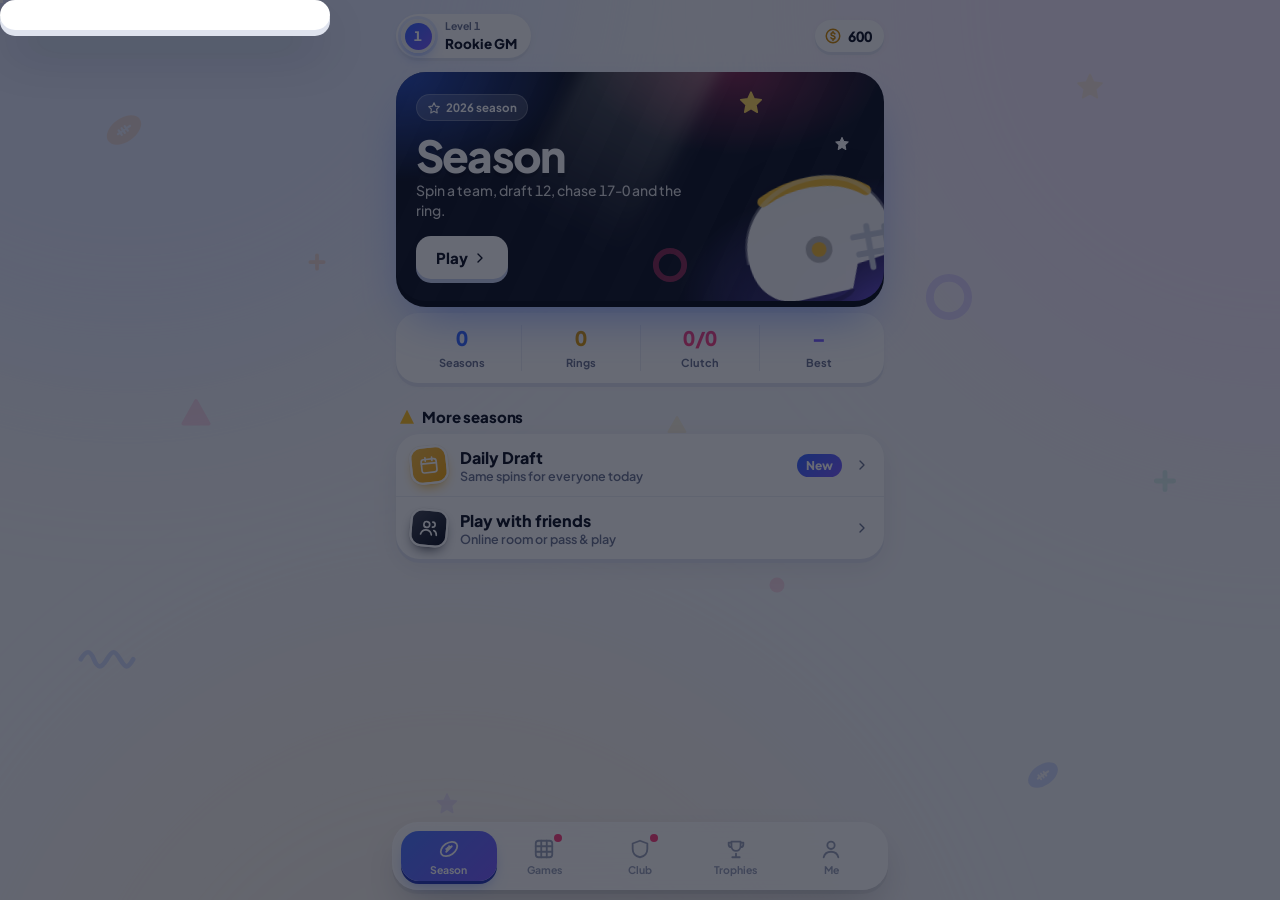
==== index.html @ 385d432f "Player merging across cards, friends season = live season at 4x, sell cards, accounts (Firebase Auth" ====
<!doctype html>
<html lang="en">
<head>
<meta charset="utf-8">
<meta name="viewport" content="width=device-width, initial-scale=1, viewport-fit=cover, user-scalable=no">
<title>CLUTCH · Football Draft</title>
<meta name="description" content="Spin an NFL team, draft from its 2026 roster, watch your season live and make the clutch call. Can you go perfect?">
<meta name="theme-color" content="#ffffff">
<meta name="apple-mobile-web-app-capable" content="yes">
<meta name="mobile-web-app-capable" content="yes">
<meta name="apple-mobile-web-app-status-bar-style" content="default">
<meta name="apple-mobile-web-app-title" content="CLUTCH">
<link rel="manifest" href="manifest.webmanifest">
<link rel="icon" href="icons/icon-192.png">
<link rel="apple-touch-icon" href="icons/icon-192.png">
<link rel="preconnect" href="https://fonts.googleapis.com">
<link rel="preconnect" href="https://fonts.gstatic.com" crossorigin>
<link href="https://fonts.googleapis.com/css2?family=Plus+Jakarta+Sans:wght@500;600;700;800&display=swap" rel="stylesheet" media="print" onload="this.media='all'">
<link rel="stylesheet" href="css/style.css" media="print" onload="this.media='all';window.__cssOk=1">
<noscript><link rel="stylesheet" href="css/style.css"></noscript>
<style>
/* loading screen: inline so it shows before anything else downloads */
:where(html) { background: #ffffff; } /* zero specificity: style.css takes over once it loads */
#load { position: fixed; inset: 0; z-index: 1000; display: flex; align-items: center; justify-content: center; font-family: 'Plus Jakarta Sans', system-ui, -apple-system, sans-serif; background: #ffffff; transition: opacity .35s ease, visibility .35s; }
#load.out { opacity: 0; visibility: hidden; }
/* the blue centre card holds the ball, the name and the loading bar; everything around it stays white */
#load .ld-card { position: relative; width: min(300px, 78vw); padding: 34px 24px 26px; border-radius: 40px; color: #fff; display: flex; flex-direction: column; align-items: center; overflow: hidden; background: radial-gradient(90% 70% at 50% 25%, #5b7cff 0%, #3466ff 50%, #2a3bc4 100%); box-shadow: 0 7px 0 #2230a0, 0 30px 60px -18px rgba(52,102,255,.65); animation: ldPop .55s cubic-bezier(.34,1.56,.64,1) both; }
#load .ld-glow { position: absolute; width: 260px; height: 260px; border-radius: 50%; top: -70px; background: radial-gradient(circle, rgba(255,255,255,.3), transparent 65%); animation: ldPulse 1.8s ease-in-out infinite; }
#load .ld-ball { width: 104px; height: 104px; position: relative; animation: ldPop .6s cubic-bezier(.34,1.56,.64,1) .1s both, ldSpin 1.4s ease-in-out .7s infinite; filter: drop-shadow(0 14px 20px rgba(0,0,0,.35)); }
#load .ld-word { position: relative; margin-top: 14px; font-size: 40px; font-weight: 800; letter-spacing: -.04em; line-height: 1; animation: ldUp .5s ease .2s both; }
#load .ld-sub { position: relative; margin-top: 6px; font-size: 13.5px; font-weight: 700; opacity: .85; animation: ldUp .5s ease .3s both; }
#load .ld-bar { position: relative; margin-top: 26px; width: 100%; height: 9px; border-radius: 9px; background: rgba(255,255,255,.22); overflow: hidden; animation: ldUp .5s ease .4s both; }
#load .ld-bar i { display: block; height: 100%; width: 0; border-radius: 9px; background: linear-gradient(90deg, #ffe08a, #ffbf1f); box-shadow: 0 0 14px rgba(255,200,60,.8); transition: width .25s ease; }
#load .ld-pct { position: relative; margin-top: 10px; font-size: 13px; font-weight: 800; opacity: .9; font-variant-numeric: tabular-nums; animation: ldUp .5s ease .4s both; }
#load .ld-tip { position: absolute; bottom: calc(36px + env(safe-area-inset-bottom, 0px)); left: 24px; right: 24px; text-align: center; font-size: 13px; font-weight: 600; color: #6b7390; line-height: 1.4; }
@keyframes ldPop { 0% { transform: scale(.3) rotate(-20deg); opacity: 0; } 100% { transform: scale(1) rotate(0); opacity: 1; } }
@keyframes ldSpin { 0%, 100% { transform: rotate(-8deg); } 50% { transform: rotate(8deg) translateY(-6px); } }
@keyframes ldUp { from { opacity: 0; transform: translateY(10px); } }
@keyframes ldPulse { 0%, 100% { transform: scale(1); opacity: .8; } 50% { transform: scale(1.12); opacity: 1; } }
</style>
</head>
<body>
<div id="load" aria-label="Loading CLUTCH">
  <div class="ld-card">
  <div class="ld-glow"></div>
  <svg class="ld-ball" viewBox="0 0 120 120" aria-hidden="true"><ellipse cx="60" cy="60" rx="54" ry="34" transform="rotate(-35 60 60)" fill="#8a4b2a"/><ellipse cx="60" cy="60" rx="54" ry="34" transform="rotate(-35 60 60)" fill="none" stroke="#5c2e17" stroke-width="3"/><path d="M27 83 Q22 70 30 60 M93 37 Q98 50 90 60" stroke="#fff" stroke-width="5" fill="none" stroke-linecap="round" transform="rotate(0 60 60)"/><g transform="rotate(-35 60 60)" stroke="#fff" stroke-width="4" stroke-linecap="round"><path d="M40 60 H80"/><path d="M46 53 V67 M54 53 V67 M62 53 V67 M70 53 V67"/></g></svg>
  <div class="ld-word">CLUTCH</div>
  <div class="ld-sub">Football Draft · 2026</div>
  <div class="ld-bar"><i id="ldFill"></i></div>
  <div class="ld-pct" id="ldPct">0%</div>
  </div>
  <div class="ld-tip" id="ldTip"></div>
</div>
<script>
// loading screen: real progress as each game file loads, a short minimum so it never just flashes, and a safety timeout
(function () {
  var tips = ['Tip: you only get one re-spin per game. Save it for a bad spin.', 'Tip: close games stop at 2:00 for your Clutch Call.', 'Tip: cards only come from packs you buy with coins.', 'Tip: elite teams are rare. Build one and the ring is in reach.', 'Tip: closed the app mid-game? Hit Continue to pick it up.'];
  document.getElementById('ldTip').textContent = tips[Math.floor(Math.random() * tips.length)];
  var total = 19, loaded = 0, shown = 0, t0 = Date.now(), done = false, ready = false;
  var fill = document.getElementById('ldFill'), pct = document.getElementById('ldPct');
  function paint() {
    var target = ready ? 100 : Math.min(92, (loaded / total) * 92);
    shown += (target - shown) * 0.25;
    if (target - shown < 0.6) shown = target;
    fill.style.width = shown + '%'; pct.textContent = Math.round(shown) + '%';
    if (ready && shown >= 100 && window.__cssOk) return finish();
    requestAnimationFrame(paint);
  }
  function finish() {
    if (done) return; done = true;
    var wait = Math.max(0, 1500 - (Date.now() - t0));
    setTimeout(function () { var el = document.getElementById('load'); if (!el) return; el.classList.add('out'); setTimeout(function () { el.remove(); }, 400); }, wait);
  }
  window.__ldTick = function () { loaded++; };
  window.__ldReady = function () { ready = true; };
  if (document.querySelector('link[href="css/style.css"][media="all"]')) window.__cssOk = 1;
  requestAnimationFrame(paint);
  setTimeout(function () { ready = true; window.__cssOk = 1; finish(); }, 8000);
})();
</script>
<div id="app"></div>
<script src="js/data.js" onload="__ldTick()"></script>
<script src="js/engine.js" onload="__ldTick()"></script>
<script src="js/gameday.js" onload="__ldTick()"></script>
<script src="js/ui.js" onload="__ldTick()"></script>
<script src="js/draft.js" onload="__ldTick()"></script>
<script src="js/season.js" onload="__ldTick()"></script>
<script src="js/stats.js" onload="__ldTick()"></script>
<script src="js/modes.js" onload="__ldTick()"></script>
<script src="js/arena.js" onload="__ldTick()"></script>
<script src="js/daily.js" onload="__ldTick()"></script>
<script src="js/connections.js" onload="__ldTick()"></script>
<script src="js/club.js" onload="__ldTick()"></script>
<script src="js/board.js" onload="__ldTick()"></script>
<script src="js/net.js" onload="__ldTick()"></script>
<script src="js/fun.js" onload="__ldTick()"></script>
<script src="js/objectives.js" onload="__ldTick()"></script>
<script src="js/tutorial.js" onload="__ldTick()"></script>
<script src="js/account.js" onload="__ldTick()"></script>
<script src="js/app.js" onload="__ldTick()"></script>
</body>
</html>
---- css/style.css ----
/* ===================== CLUTCH 3 · modern design system ===================== */
:root {
  --bg: #f5f6fa; --card: #ffffff; --ink: #0b1020; --ink2: #2a3350; --mute: #6b7390; --line: #eceef5; --line2: #dfe3ee;
  --blue: #3466ff; --blue-soft: #ebf0ff; --violet: #7a5cff; --violet-soft: #f0ecff;
  --pink: #ff3f7d; --pink-soft: #ffeaf1; --mint: #10b981; --mint-soft: #e3f8ef;
  --orange: #ff7a1a; --orange-soft: #fff1e5; --sun: #ffbf1f; --sun-soft: #fff7dc; --red: #f43f5e;
  --brand: linear-gradient(135deg, #3466ff 0%, #7a5cff 100%);
  --turf1: #3cba57; --turf2: #35ab4e; --turf-line: rgba(255,255,255,.5); --los: #ffe066;
  --r: 22px;
  --shadow-sm: 0 1px 2px rgba(11,16,32,.04), 0 2px 8px rgba(11,16,32,.04);
  --shadow: 0 1px 2px rgba(11,16,32,.04), 0 8px 28px rgba(11,16,32,.07);
  --shadow-lg: 0 4px 10px rgba(11,16,32,.05), 0 24px 60px rgba(11,16,32,.14);
  --font: 'Plus Jakarta Sans', 'Inter', system-ui, -apple-system, 'Segoe UI', sans-serif;
  --safe-b: env(safe-area-inset-bottom, 0px);
  --tabbar: 78px;
  --spring: cubic-bezier(.2, 1.3, .4, 1);
}
:root[data-field="night"] { --turf1: #17603d; --turf2: #135233; --turf-line: rgba(255,255,255,.4); }
:root[data-field="snow"] { --turf1: #eef4f9; --turf2: #e3ecf4; --turf-line: rgba(70,110,150,.3); --los: #3466ff; }
:root[data-field="retro"] { --turf1: #dc8a35; --turf2: #cd7b28; }
:root[data-field="gold"] { --turf1: #ecbd2f; --turf2: #e0b022; --turf-line: rgba(255,255,255,.6); --los: #fff; }

* { box-sizing: border-box; -webkit-tap-highlight-color: transparent; }
html, body { margin: 0; height: 100%; background: var(--bg); color: var(--ink); font-family: var(--font); overscroll-behavior: none; -webkit-font-smoothing: antialiased; font-feature-settings: 'tnum' 1; }
button { font: inherit; color: inherit; border: 0; background: none; cursor: pointer; padding: 0; }
input, select { font: inherit; color: inherit; }
.ico { flex: none; display: inline-block; vertical-align: middle; }
.blobs { position: fixed; inset: 0; z-index: 0; pointer-events: none; overflow: hidden; }
.blobs i { position: absolute; width: 70vmax; height: 70vmax; border-radius: 50%; filter: blur(90px); opacity: .35; animation: drift 22s ease-in-out infinite alternate; }
.blobs i:nth-child(1) { background: #c7d4ff; top: -40vmax; left: -25vmax; }
.blobs i:nth-child(2) { background: #f3d6ff; top: -35vmax; right: -35vmax; animation-delay: -8s; }
.blobs i:nth-child(3) { background: #ffe9c7; bottom: -50vmax; left: 0; animation-delay: -14s; opacity: .25; }
@keyframes drift { to { transform: translate(5vmax, 4vmax) scale(1.06); } }
#app { max-width: 520px; margin: 0 auto; min-height: 100%; position: relative; z-index: 1; }
.screen { min-height: 100dvh; display: flex; flex-direction: column; padding: 14px 16px calc(18px + var(--safe-b)); animation: enter .35s cubic-bezier(.2,.8,.2,1); }
.screen.has-tabs { padding-bottom: calc(var(--tabbar) + 22px + var(--safe-b)); }
@keyframes enter { from { opacity: 0; transform: translateY(8px); } to { opacity: 1; transform: none; } }
.d, .display { font-weight: 800; letter-spacing: -.03em; }
h1, h2, h3, h4 { letter-spacing: -.02em; }
.mute { color: var(--mute); }
.row { display: flex; align-items: center; gap: 10px; }
.grow { flex: 1; min-width: 0; }
.center { text-align: center; }
.hidden { display: none !important; }
.spacer { flex: 1; min-height: 14px; }
.shake { animation: shake .4s; }
@keyframes shake { 25% { transform: translateX(-6px); } 75% { transform: translateX(6px); } }

/* ---------- buttons ---------- */
.btn { display: flex; align-items: center; justify-content: center; gap: 8px; width: 100%; padding: 15px 18px; border-radius: 16px; font-weight: 700; font-size: 15.5px;
  background: var(--card); border: 1px solid var(--line2); box-shadow: var(--shadow-sm); transition: transform .12s var(--spring), box-shadow .2s, background .2s; }
.btn:active { transform: scale(.97); }
.btn:disabled { opacity: .45; pointer-events: none; }
.btn.primary { background: var(--brand); color: #fff; border: 0; box-shadow: 0 10px 24px -6px rgba(52,102,255,.55); }
.btn.hot { background: linear-gradient(135deg, #ff5a8f, #ff3f7d); color: #fff; border: 0; box-shadow: 0 10px 24px -6px rgba(255,63,125,.5); }
.btn.sun { background: linear-gradient(135deg, #ffcf4d, #ffb11f); color: #3a2600; border: 0; }
.btn.danger { background: var(--red); color: #fff; border: 0; }
.btn.big { padding: 18px; font-size: 17px; border-radius: 18px; }
.btn.small { padding: 10px 14px; font-size: 13.5px; width: auto; border-radius: 13px; }
.btn .d { font-size: 17px; }
.icon-btn { width: 42px; height: 42px; border-radius: 14px; display: grid; place-items: center; background: var(--card); border: 1px solid var(--line); box-shadow: var(--shadow-sm); flex: none; transition: transform .12s var(--spring); }
.icon-btn:active { transform: scale(.92); }
.chip { display: inline-flex; align-items: center; gap: 6px; padding: 9px 12px; border-radius: 12px; background: var(--card); border: 1px solid var(--line2); font-weight: 700; font-size: 13px; white-space: nowrap; }
.chip.on { background: var(--ink); color: #fff; border-color: var(--ink); }

/* ---------- top bar ---------- */
.topbar { display: flex; align-items: center; gap: 10px; margin-bottom: 14px; }
.topbar h2 { margin: 0; font-size: 24px; }
.pill { display: inline-flex; align-items: center; gap: 6px; padding: 7px 12px; border-radius: 99px; background: var(--card); border: 1px solid var(--line); font-size: 12px; font-weight: 700; color: var(--mute); white-space: nowrap; box-shadow: var(--shadow-sm); }
.pill b { font-weight: 800; font-size: 15px; color: var(--ink); }
.pill.blue b { color: var(--blue); } .pill.mint b { color: var(--mint); } .pill.pink b { color: var(--pink); }
.coins { display: inline-flex; align-items: center; gap: 6px; padding: 7px 12px 7px 9px; border-radius: 99px; background: var(--card); border: 1px solid var(--line); box-shadow: var(--shadow-sm); color: #d08a00; }
.coins b { color: var(--ink); font-weight: 800; font-size: 14px; }
.section-title { font-size: 12px; font-weight: 700; letter-spacing: .08em; text-transform: uppercase; color: var(--mute); margin: 22px 2px 10px; }
.sec-row { display: flex; align-items: baseline; justify-content: space-between; margin: 24px 2px 10px; }
.sec-row h3 { margin: 0; font-size: 19px; font-weight: 800; }
.sec-row .mute { font-size: 13px; font-weight: 600; display: inline-flex; align-items: center; gap: 4px; }

/* ---------- tab bar ---------- */
.tabbar { position: fixed; left: 50%; transform: translateX(-50%); bottom: 0; width: 100%; max-width: 520px; z-index: 20; padding: 8px 10px calc(10px + var(--safe-b)); background: rgba(255,255,255,.82); backdrop-filter: saturate(1.8) blur(20px); -webkit-backdrop-filter: saturate(1.8) blur(20px); border-top: 1px solid rgba(11,16,32,.06); display: grid; grid-template-columns: repeat(5, 1fr); }
.tabbar button { position: relative; display: flex; flex-direction: column; align-items: center; gap: 3px; padding: 6px 0 2px; font-size: 10.5px; font-weight: 700; color: #9aa1b8; transition: color .2s; }
.tabbar button .ico { transition: transform .25s var(--spring); }
.tabbar button.on { color: var(--blue); }
.tabbar button.on .ico { transform: translateY(-1px) scale(1.08); }
.tabbar button.on::after { content: ''; position: absolute; bottom: -4px; width: 18px; height: 3px; border-radius: 3px; background: var(--blue); }
.badge-dot { position: absolute; top: 4px; right: calc(50% - 16px); width: 8px; height: 8px; border-radius: 50%; background: var(--pink); box-shadow: 0 0 0 2px #fff; }

/* ---------- home ---------- */
.home-head { display: flex; align-items: center; gap: 10px; }
.lvl { display: flex; align-items: center; gap: 10px; padding: 5px 14px 5px 5px; border-radius: 99px; background: var(--card); border: 1px solid var(--line); box-shadow: var(--shadow-sm); }
.lvl .badge { width: 34px; height: 34px; border-radius: 50%; display: grid; place-items: center; color: #fff; font-weight: 800; background: conic-gradient(var(--blue) var(--p), var(--line) 0); position: relative; }
.lvl .badge::before { content: ''; position: absolute; inset: 3.5px; border-radius: 50%; background: var(--brand); }
.lvl .badge span { position: relative; font-size: 13px; }
.lvl small { display: block; font-size: 10.5px; color: var(--mute); font-weight: 700; }
.lvl b { font-size: 13.5px; font-weight: 800; }
.hello { margin: 22px 2px 0; }
.hello small { font-size: 14px; font-weight: 600; color: var(--mute); }
.hello h1 { margin: 2px 0 0; font-size: 30px; line-height: 1.1; font-weight: 800; letter-spacing: -.035em; }
.hello h1 span { background: var(--brand); -webkit-background-clip: text; background-clip: text; color: transparent; }
.today { display: grid; grid-auto-flow: column; grid-auto-columns: 42%; gap: 10px; overflow-x: auto; scroll-snap-type: x mandatory; margin: 0 -16px; padding: 2px 16px 10px; scrollbar-width: none; }
.today::-webkit-scrollbar { display: none; }
.today-card { position: relative; scroll-snap-align: start; text-align: left; padding: 14px; border-radius: 20px; background: var(--card); border: 1px solid var(--line); box-shadow: var(--shadow); display: flex; flex-direction: column; gap: 3px; min-height: 128px; transition: transform .15s var(--spring); }
.today-card:active { transform: scale(.97); }
.today-card b { font-size: 15px; font-weight: 800; margin-top: auto; }
.today-card small { font-size: 12px; font-weight: 600; color: var(--mute); white-space: nowrap; overflow: hidden; text-overflow: ellipsis; }
.today-card.done { background: linear-gradient(180deg, #fff, #f6f8fd); }
.tc-ic, .mc-ic, .si, .fp-ic, .pr-ic, .gc-ic, .intro-ic { width: 42px; height: 42px; border-radius: 14px; display: grid; place-items: center; color: #fff; flex: none; }
.blue { --tint: #3466ff; } .pink { --tint: #ff3f7d; } .violet { --tint: #7a5cff; } .mint { --tint: #10b981; } .orange { --tint: #ff7a1a; } .sun { --tint: #f5a700; } .ink { --tint: #0b1020; }
.tc-ic, .mc-ic, .si, .step .n, .gc-ic { background: linear-gradient(135deg, color-mix(in srgb, var(--tint, #3466ff) 78%, #fff), var(--tint, #3466ff)); box-shadow: 0 8px 18px -8px var(--tint, #3466ff); }
.tc-check { position: absolute; top: 12px; right: 12px; width: 22px; height: 22px; border-radius: 50%; background: var(--mint); color: #fff; display: grid; place-items: center; }
.tc-new { position: absolute; top: 14px; right: 12px; font-size: 10px; font-weight: 800; color: var(--pink); background: var(--pink-soft); padding: 3px 7px; border-radius: 99px; }
.feature { position: relative; overflow: hidden; display: block; width: 100%; text-align: left; border-radius: 26px; padding: 20px; color: #fff; margin-top: 18px; background: #0b1020; box-shadow: var(--shadow-lg); transition: transform .15s var(--spring); isolation: isolate; }
.feature:active { transform: scale(.98); }
.feature .ft-glow { position: absolute; inset: 0; z-index: -1; background: radial-gradient(70% 90% at 100% 100%, rgba(122,92,255,.85), transparent 60%), radial-gradient(60% 80% at 0% 0%, rgba(52,102,255,.7), transparent 60%), radial-gradient(50% 60% at 70% 0%, rgba(255,63,125,.45), transparent 60%); }
.feature .tag { display: inline-flex; align-items: center; gap: 5px; background: rgba(255,255,255,.14); backdrop-filter: blur(6px); padding: 5px 10px; border-radius: 99px; font-size: 11.5px; font-weight: 700; }
.feature h3 { font-size: 34px; font-weight: 800; letter-spacing: -.04em; margin: 12px 0 4px; line-height: 1; }
.feature p { margin: 0; opacity: .85; font-weight: 500; font-size: 14px; max-width: 62%; line-height: 1.4; }
.feature .art { position: absolute; right: -18px; bottom: -22px; width: 160px; transform: rotate(-10deg); opacity: .95; filter: drop-shadow(0 16px 24px rgba(0,0,0,.35)); }
.feature .go { margin-top: 16px; display: inline-flex; align-items: center; gap: 4px; background: #fff; color: var(--ink); font-weight: 800; padding: 10px 16px; border-radius: 13px; font-size: 14px; }
.promo { display: flex; align-items: center; gap: 12px; width: 100%; text-align: left; margin-top: 12px; padding: 12px 14px; border-radius: 18px; background: linear-gradient(135deg, var(--mint-soft), #fff); border: 1px solid #c4ecd9; box-shadow: var(--shadow-sm); }
.promo b { display: block; font-size: 14.5px; } .promo small { color: var(--mute); font-weight: 600; font-size: 12.5px; }
.pr-ic, .fp-ic { background: linear-gradient(135deg, #34d399, #10b981); }
.bento { display: grid; grid-template-columns: 1fr 1fr; gap: 10px; }
.mode-card { position: relative; text-align: left; padding: 14px; border-radius: 20px; background: var(--card); border: 1px solid var(--line); box-shadow: var(--shadow); display: flex; flex-direction: column; gap: 2px; min-height: 132px; transition: transform .15s var(--spring); overflow: hidden; }
.mode-card:active { transform: scale(.97); }
.mode-card b { font-size: 16px; font-weight: 800; margin-top: auto; }
.mode-card small { font-size: 12.5px; color: var(--mute); font-weight: 600; }
.mode-card .mc-tag { position: absolute; top: 14px; right: 12px; font-size: 11px; font-weight: 800; color: var(--ink2); background: var(--bg); padding: 4px 8px; border-radius: 99px; }
.mode-card .mc-tag.hot { color: #fff; background: var(--violet); }
.mode-card.big { grid-column: span 2; min-height: 118px; background: linear-gradient(135deg, #fff 40%, var(--mint-soft)); }
.mode-card.big::after { content: ''; position: absolute; right: -30px; bottom: -40px; width: 160px; height: 160px; border-radius: 50%; background: radial-gradient(circle, rgba(16,185,129,.18), transparent 70%); }
.mode-card.wide { grid-column: span 2; min-height: 0; flex-direction: row; align-items: center; gap: 12px; }
.mode-card.wide b { margin: 0; display: block; }

/* ---------- forms ---------- */
.toggle { display: flex; align-items: center; gap: 12px; padding: 14px; border-radius: 18px; background: var(--card); border: 1px solid var(--line); width: 100%; text-align: left; box-shadow: var(--shadow-sm); }
.toggle .sw { width: 48px; height: 29px; border-radius: 99px; background: #e2e5ee; position: relative; flex: none; transition: background .25s; }
.toggle .sw::after { content: ''; position: absolute; top: 3px; left: 3px; width: 23px; height: 23px; border-radius: 50%; background: #fff; box-shadow: 0 2px 6px rgba(0,0,0,.18); transition: transform .3s var(--spring); }
.toggle.on .sw { background: var(--mint); }
.toggle.on .sw::after { transform: translateX(19px); }
.toggle h4 { margin: 0; font-size: 15px; font-weight: 700; }
.toggle p { margin: 2px 0 0; font-size: 12.5px; color: var(--mute); font-weight: 500; }
.toggle .ic { width: 36px; height: 36px; border-radius: 11px; display: grid; place-items: center; background: var(--bg); color: var(--ink2); }
.settings { display: grid; gap: 8px; }
.field { width: 100%; padding: 14px 16px; border-radius: 16px; background: var(--card); border: 1px solid var(--line2); outline: none; font-size: 16px; font-weight: 600; transition: border-color .2s, box-shadow .2s; }
.field:focus { border-color: var(--blue); box-shadow: 0 0 0 4px var(--blue-soft); }
.mgr-row { display: flex; gap: 8px; align-items: center; margin-bottom: 8px; }
.dot { width: 10px; height: 10px; border-radius: 50%; flex: none; }
.steps { display: grid; gap: 10px; }
.step { display: flex; gap: 12px; align-items: flex-start; padding: 14px; border-radius: 18px; background: var(--card); border: 1px solid var(--line); box-shadow: var(--shadow-sm); }
.step .n { width: 36px; height: 36px; border-radius: 12px; display: grid; place-items: center; color: #fff; flex: none; font-weight: 800; }
.step h4 { margin: 0 0 2px; font-size: 15px; font-weight: 700; }
.step p { margin: 0; font-size: 13px; color: var(--mute); line-height: 1.45; font-weight: 500; }
.hero-card { padding: 16px; border-radius: 22px; background: var(--card); border: 1px solid var(--line); box-shadow: var(--shadow); }
.intro-hero { text-align: center; padding: 22px 16px; }
.intro-hero .intro-ic { width: 64px; height: 64px; border-radius: 20px; margin: 0 auto; background: var(--brand); box-shadow: 0 14px 30px -10px rgba(52,102,255,.6); }
.intro-ic.sm { width: 40px; height: 40px; border-radius: 13px; background: linear-gradient(135deg, #ffcf4d, #f5a700); }
.challenge-card { padding: 16px; border-radius: var(--r); background: linear-gradient(135deg, var(--violet-soft), #fff); border: 1px solid #ddd3ff; box-shadow: var(--shadow-sm); }
.challenge-card h3 { margin: 0 0 4px; font-size: 18px; }
.goal-card { padding: 6px 14px; border-radius: 22px; background: var(--card); border: 1px solid var(--line); box-shadow: var(--shadow); }
.gc-row { display: flex; align-items: center; gap: 14px; padding: 12px 0; }
.gc-row + .gc-row { border-top: 1px solid var(--line); }
.gc-row b { display: block; font-size: 15px; } .gc-row small { color: var(--mute); font-weight: 500; font-size: 13px; }
.gc-big { width: 42px; text-align: center; font-size: 26px; font-weight: 800; letter-spacing: -.05em; background: var(--brand); -webkit-background-clip: text; background-clip: text; color: transparent; }
.gc-big small { font-size: 14px; }
.gc-ic { --tint: #f5a700; } .gc-ic.pink { --tint: #ff3f7d; }

/* ---------- player card ---------- */
.pcard { container-type: inline-size; position: relative; aspect-ratio: .72; border-radius: 13%/9.5%; overflow: hidden; background: #fff; box-shadow: 0 6px 16px -4px rgba(11,16,32,.3); isolation: isolate; }
.pc-bg { position: absolute; inset: 0 0 30% 0; background: radial-gradient(120% 80% at 20% 0%, color-mix(in srgb, var(--c1) 70%, #fff) 0%, var(--c1) 45%, color-mix(in srgb, var(--c1) 65%, #000) 100%); }
.pc-mono { position: absolute; right: -6cqw; bottom: 26%; font-weight: 800; font-size: 44cqw; letter-spacing: -.06em; color: rgba(255,255,255,.14); line-height: 1; z-index: 1; }
.pc-stripe { position: absolute; left: 0; right: 0; top: 70%; height: 3cqw; background: var(--c2); z-index: 2; }
.pc-top { position: absolute; top: 6cqw; left: 8cqw; z-index: 3; color: #fff; }
.pc-rt { font-weight: 800; font-size: 31cqw; line-height: .95; letter-spacing: -.05em; text-shadow: 0 2cqw 6cqw rgba(0,0,0,.25); }
.pc-pos { display: inline-block; margin-top: 2cqw; font-weight: 800; font-size: 9.5cqw; padding: 1.5cqw 4cqw; border-radius: 99px; background: rgba(255,255,255,.22); }
.pcard.lightbg .pc-top { color: #111; } .pcard.lightbg .pc-pos { background: rgba(0,0,0,.08); } .pcard.lightbg .pc-mono { color: rgba(0,0,0,.08); } .pcard.lightbg .pc-rt { text-shadow: none; }
.pc-mod { position: absolute; top: 7cqw; right: 7cqw; font-weight: 800; font-size: 10cqw; padding: 1.5cqw 3.5cqw; border-radius: 99px; z-index: 4; color: #fff; }
.pc-mod.up { background: var(--mint); } .pc-mod.down { background: var(--red); }
.pc-plate { position: absolute; left: 0; right: 0; bottom: 0; height: 30%; background: #fff; display: flex; flex-direction: column; align-items: center; justify-content: center; padding: 0 4cqw; z-index: 3; }
.pc-name { font-weight: 800; font-size: 12.5cqw; line-height: 1.1; letter-spacing: -.02em; white-space: nowrap; overflow: hidden; text-overflow: ellipsis; max-width: 100%; }
.pc-era { font-weight: 700; font-size: 8.5cqw; color: var(--mute); margin-top: 1cqw; white-space: nowrap; }
.pcard.oop .pc-rt::after { content: '*'; color: var(--sun); }
.pcard.t-legend::after, .pcard.t-elite::after, .pcard.t-gold::after { content: ''; position: absolute; inset: 0; border-radius: inherit; padding: 2.4cqw; z-index: 5; pointer-events: none;
  -webkit-mask: linear-gradient(#000 0 0) content-box, linear-gradient(#000 0 0); -webkit-mask-composite: xor; mask-composite: exclude; }
.pcard.t-legend::after { background: conic-gradient(from var(--ang, 0deg), #ff3f7d, #ffbf1f, #10b981, #3466ff, #7a5cff, #ff3f7d); animation: holo 3s linear infinite; }
.pcard.t-elite::after { background: linear-gradient(135deg, #fff1b5, #ffbf1f 45%, #e08a00 70%, #fff1b5); }
.pcard.t-gold::after { background: linear-gradient(135deg, #f1f3f8, #b7bfd0 50%, #f1f3f8); padding: 1.8cqw; }
.pcard.t-legend .pc-bg::after { content: ''; position: absolute; inset: 0; background: linear-gradient(115deg, transparent 35%, rgba(255,255,255,.4) 48%, transparent 60%); background-size: 260% 100%; animation: shine 2.8s ease-in-out infinite; }
@property --ang { syntax: '<angle>'; initial-value: 0deg; inherits: false; }
@keyframes holo { to { --ang: 360deg; } }
@keyframes shine { from { background-position: 150% 0; } to { background-position: -110% 0; } }

/* ---------- field ---------- */
.turf { position: relative; width: 100%; aspect-ratio: 1 / .9; border-radius: 24px; overflow: hidden; flex: none;
  background: repeating-linear-gradient(180deg, var(--turf1) 0 10%, var(--turf2) 10% 20%); box-shadow: inset 0 0 0 1px rgba(255,255,255,.2), var(--shadow-lg); }
.turf::after { content: ''; position: absolute; inset: 0; background: radial-gradient(120% 70% at 50% 0%, rgba(255,255,255,.18), transparent 60%); pointer-events: none; }
:root[data-field="night"] .turf { box-shadow: inset 0 0 60px rgba(0,0,0,.4), var(--shadow-lg); }
:root[data-field="night"] .turf::before { content: ''; position: absolute; inset: 0; background: radial-gradient(60% 50% at 20% -10%, rgba(255,255,220,.35), transparent 70%), radial-gradient(60% 50% at 80% -10%, rgba(255,255,220,.35), transparent 70%); pointer-events: none; }
:root[data-field="snow"] .turf::before { content: ''; position: absolute; inset: 0; background-image: radial-gradient(#fff 1px, transparent 1.5px); background-size: 14px 14px; opacity: .8; pointer-events: none; animation: snow 6s linear infinite; }
@keyframes snow { to { background-position: 0 140px; } }
.turf svg.lines { position: absolute; inset: 0; width: 100%; height: 100%; }
.turf svg.lines line, .turf svg.lines rect { stroke: var(--turf-line); }
.turf svg.lines .los { stroke: var(--los); }
.slot { position: absolute; transform: translate(-50%, -50%); width: 16.5%; max-width: 78px; transition: transform .2s ease; z-index: 2; }
.slot .empty { aspect-ratio: .72; border-radius: 13%/9.5%; border: 1.5px dashed rgba(255,255,255,.8); display: grid; place-items: center; font-weight: 800; font-size: 12px; color: #fff; background: rgba(255,255,255,.12); transition: all .15s; }
:root[data-field="snow"] .slot .empty { border-color: rgba(52,102,255,.5); color: var(--blue); }
.slot.target .empty, .slot.target .pcard { outline: 3px solid #fff; outline-offset: 2px; animation: pulse 1s ease-in-out infinite; cursor: pointer; }
.slot.target .empty { background: rgba(255,255,255,.65); color: var(--blue); }
.slot.target.best .empty { background: #fff; }
.slot .pen { position: absolute; top: -9px; right: -7px; font-size: 10px; font-weight: 800; padding: 2px 6px; border-radius: 8px; background: var(--red); color: #fff; box-shadow: 0 2px 6px rgba(0,0,0,.2); z-index: 6; }
.slot .pen.ok { background: var(--mint); }
@keyframes pulse { 50% { transform: scale(1.06); } }
.slot.placed { animation: drop .5s var(--spring); z-index: 3; }
@keyframes drop { from { transform: translate(-50%, -75%) scale(1.6); opacity: 0; } to { transform: translate(-50%, -50%) scale(1); opacity: 1; } }

/* ---------- draft ---------- */
.draft { padding-top: 10px; padding-bottom: 0; height: 100dvh; min-height: 0; overflow: hidden; }
.draft .topbar { margin-bottom: 8px; }
.round { font-weight: 800; font-size: 20px; letter-spacing: -.03em; }
.round small { font-size: 13px; color: var(--mute); font-weight: 700; margin-left: 3px; }
.ring { width: 46px; height: 46px; border-radius: 50%; display: grid; place-items: center; background: conic-gradient(var(--blue) var(--p, 0%), var(--line) 0); position: relative; flex: none; }
.ring::before { content: ''; position: absolute; inset: 4px; border-radius: 50%; background: var(--card); }
.ring b { position: relative; font-weight: 800; font-size: 15px; letter-spacing: -.03em; }
.ring small { position: absolute; bottom: -14px; font-size: 9px; font-weight: 800; color: var(--mute); letter-spacing: .04em; }
.ring.big { width: 72px; height: 72px; }
.ring.big::before { inset: 6px; }
.turn { display: flex; align-items: center; gap: 8px; padding: 8px 12px; border-radius: 16px; margin-bottom: 8px; font-weight: 700; font-size: 14px; background: var(--card); border: 1px solid var(--line); box-shadow: var(--shadow-sm); }
.turn .tabs { margin-left: auto; display: flex; gap: 4px; }
.turn .tabs button { padding: 4px 8px; border-radius: 9px; font-size: 12px; font-weight: 700; color: var(--mute); }
.turn .tabs button.on { background: var(--bg); color: var(--ink); }
.panel { flex: 1; min-height: 0; display: flex; flex-direction: column; margin-top: 10px; background: var(--card); border-radius: 26px 26px 0 0; border: 1px solid var(--line); border-bottom: 0; margin-left: -4px; margin-right: -4px; box-shadow: 0 -12px 30px rgba(11,16,32,.06); }
.panel::before { content: ''; width: 36px; height: 4px; border-radius: 4px; background: var(--line2); margin: 8px auto 0; flex: none; }
.spinbox { display: flex; align-items: center; gap: 12px; padding: 8px 14px 10px; border-bottom: 1px solid var(--line); position: relative; }
.spinbox .mini-helm { width: 48px; flex: none; }
.spin-txt { flex: 1; min-width: 0; }
.spin-txt .club { font-weight: 800; font-size: 17px; letter-spacing: -.02em; line-height: 1.15; white-space: nowrap; overflow: hidden; text-overflow: ellipsis; }
.spin-txt .era { font-size: 13px; color: var(--mute); font-weight: 600; }
.respin { display: inline-flex; align-items: center; gap: 6px; padding: 9px 12px; border-radius: 12px; background: var(--blue-soft); color: var(--blue); font-weight: 800; font-size: 13px; white-space: nowrap; }
.respin:disabled { opacity: .4; }
.shotclock { position: absolute; left: 0; right: 0; bottom: -1px; height: 4px; background: var(--line); overflow: hidden; }
.shotclock i { display: block; height: 100%; background: linear-gradient(90deg, var(--mint), var(--sun), var(--red)); transform-origin: left; }
.squad { flex: 1; min-height: 0; overflow-y: auto; padding: 6px 10px calc(14px + var(--safe-b)); -webkit-overflow-scrolling: touch; }
.hint { font-size: 12.5px; color: var(--mute); padding: 4px 6px 8px; font-weight: 600; }
.prow { display: flex; align-items: center; gap: 12px; width: 100%; padding: 7px 8px; border-radius: 16px; text-align: left; border: 1px solid transparent; transition: background .15s, border-color .15s; animation: rowIn .3s ease backwards; }
@keyframes rowIn { from { opacity: 0; transform: translateY(6px); } to { opacity: 1; transform: none; } }
.prow:active { background: var(--bg); }
.prow.sel { background: var(--blue-soft); border-color: rgba(52,102,255,.35); }
.prow.off { opacity: .38; }
.prow .mc, .srow .mc { width: 42px; flex: none; }
.prow .name { flex: 1; font-weight: 700; font-size: 15px; min-width: 0; white-space: nowrap; overflow: hidden; text-overflow: ellipsis; }
.prow .note { font-size: 12px; color: var(--mute); font-weight: 600; display: block; margin-top: 2px; }
.prow .note.link { color: var(--violet); }
.prow .note.taken { color: var(--red); }
.prow .pos { padding: 4px 8px; border-radius: 8px; font-size: 11px; font-weight: 800; flex: none; }
.prow .place { padding: 9px 13px; border-radius: 12px; background: var(--brand); color: #fff; font-weight: 800; font-size: 12.5px; flex: none; box-shadow: 0 6px 14px -6px rgba(52,102,255,.7); }
.pos.QB { background: #ffe8ee; color: #e11d48; } .pos.RB, .pos.WR, .pos.TE { background: #fff0e3; color: #ea6a0a; } .pos.OL { background: #fff6d9; color: #b07d00; }
.pos.DL, .pos.LB { background: #e9efff; color: #3466ff; } .pos.CB, .pos.S { background: #f0ecff; color: #6a46ff; } .pos.K, .pos.HC { background: #e3f8ef; color: #0e8a50; }
.wait { padding: 28px 16px; text-align: center; color: var(--mute); font-weight: 600; }
.wait .big { font-weight: 800; font-size: 20px; color: var(--ink); margin-bottom: 6px; }

/* ---------- spin wheel ---------- */
.wheel-ov { position: fixed; inset: 0; z-index: 70; display: grid; place-items: center; background: rgba(245,246,250,.9); backdrop-filter: blur(14px); animation: fadeIn .2s; }
.wheel-ov.out { animation: fadeOut .25s forwards; }
@keyframes fadeIn { from { opacity: 0; } } @keyframes fadeOut { to { opacity: 0; transform: scale(1.03); } }
.wheel-box { width: min(92vw, 380px); text-align: center; }
.wheel-label { font-weight: 700; font-size: 14px; color: var(--mute); margin-bottom: 14px; }
.wheel-wrap { position: relative; width: min(84vw, 320px); margin: 0 auto; aspect-ratio: 1; }
.wheel { width: 100%; height: 100%; filter: drop-shadow(0 20px 34px rgba(11,16,32,.22)); }
.wheel-hub { position: absolute; left: 50%; top: 50%; width: 15%; transform: translate(-50%, -50%); }
.wheel-pointer { position: absolute; left: 50%; top: -8px; transform: translateX(-50%); width: 0; height: 0; border-left: 14px solid transparent; border-right: 14px solid transparent; border-top: 26px solid var(--ink); z-index: 2; filter: drop-shadow(0 4px 4px rgba(0,0,0,.2)); }
.era-reel { display: inline-flex; gap: 4px; margin-top: 22px; padding: 4px; border-radius: 16px; background: var(--card); border: 1px solid var(--line); box-shadow: var(--shadow-sm); }
.era-reel span { padding: 9px 12px; border-radius: 12px; font-weight: 700; font-size: 13px; color: var(--mute); transition: all .1s; }
.era-reel span.on { background: var(--ink); color: #fff; }
.wheel-result { min-height: 54px; margin-top: 14px; }
.wheel-result b { display: block; font-weight: 800; font-size: 24px; letter-spacing: -.03em; animation: pop .45s var(--spring); }
.wheel-result span { font-weight: 700; color: var(--blue); }
.wheel-skip { font-size: 12px; color: var(--mute); font-weight: 600; margin-top: 4px; }
@keyframes pop { from { transform: scale(.5); opacity: 0; } to { transform: scale(1); opacity: 1; } }

/* ---------- season ---------- */
.season-head { text-align: center; margin: 4px 0 12px; }
.season-head .d { font-size: 26px; }
.scorebar { display: grid; grid-template-columns: repeat(4, 1fr); gap: 8px; margin-bottom: 10px; }
.sb { background: var(--card); border: 1px solid var(--line); border-radius: 18px; padding: 11px 6px; text-align: center; box-shadow: var(--shadow-sm); }
.sb .v { font-weight: 800; font-size: 24px; line-height: 1; letter-spacing: -.04em; }
.sb .k { font-size: 10px; font-weight: 700; color: var(--mute); letter-spacing: .06em; margin-top: 5px; }
.sb.w .v { color: var(--mint); } .sb.l .v { color: var(--red); } .sb.c .v { color: var(--violet); }
.form { display: flex; gap: 3px; margin: 2px 0 10px; }
.form i { flex: 1; height: 14px; border-radius: 4px; background: var(--line); transition: background .2s; }
.form i.W { background: var(--mint); } .form i.L { background: var(--red); }
.path { display: grid; grid-template-columns: repeat(4, 1fr); gap: 6px; margin-bottom: 10px; }
.path div { padding: 9px 4px; border-radius: 12px; text-align: center; font-size: 11px; font-weight: 800; color: var(--mute); background: var(--card); border: 1px solid var(--line); }
.path div.W { background: var(--mint-soft); color: var(--mint); border-color: #b9ead4; }
.path div.L { background: #ffe9ed; color: var(--red); border-color: #ffc6d0; }
.path div.bye { background: var(--blue-soft); color: var(--blue); border-color: #cbd8ff; }
.ticker { flex: 1; min-height: 200px; overflow-y: auto; border-radius: 22px; background: var(--card); border: 1px solid var(--line); padding: 6px; box-shadow: var(--shadow-sm); }
.mrow { display: flex; align-items: center; gap: 10px; padding: 9px 8px; border-radius: 14px; font-size: 13.5px; animation: rowIn .25s ease; }
.mrow + .mrow { border-top: 1px solid var(--line); }
.mrow .cb { min-width: 36px; height: 24px; padding: 0 6px; border-radius: 8px; display: grid; place-items: center; font-size: 10px; font-weight: 800; flex: none; }
.cb.R { background: var(--bg); color: var(--mute); } .cb.P { background: var(--violet-soft); color: var(--violet); } .cb.X { background: var(--sun-soft); color: #b07d00; }
.mrow .mt { flex: 1; min-width: 0; }
.mrow .mt b { display: block; white-space: nowrap; overflow: hidden; text-overflow: ellipsis; font-weight: 700; }
.mrow .mt small { color: var(--mute); font-size: 11.5px; font-weight: 600; }
.mrow .sc { font-weight: 800; font-size: 15px; letter-spacing: -.02em; }
.res { width: 26px; height: 26px; border-radius: 9px; display: grid; place-items: center; font-weight: 800; font-size: 12px; color: #fff; flex: none; }
.res.W { background: var(--mint); } .res.L { background: var(--red); }
.mrow.big { background: linear-gradient(90deg, var(--violet-soft), transparent); }
.mrow.trophy { background: linear-gradient(90deg, #fff3cf, #fffaf0); font-weight: 700; }
.mgr-cards { display: grid; gap: 8px; margin-bottom: 10px; }
.mgr-card { display: flex; align-items: center; gap: 10px; padding: 11px 13px; border-radius: 18px; background: var(--card); border: 1px solid var(--line); box-shadow: var(--shadow-sm); }
.mgr-card .nm { font-weight: 700; flex: 1; min-width: 0; white-space: nowrap; overflow: hidden; text-overflow: ellipsis; }
.mgr-card .rec { font-weight: 800; font-size: 16px; }
.mgr-card .st { font-size: 11px; font-weight: 700; color: var(--mute); }

/* ---------- night header (clutch, gameday) ---------- */
.night-head { background: radial-gradient(120% 100% at 50% 0%, #26336a, #0b1020 70%); margin: -14px -16px 16px; padding: 14px 16px 20px; border-radius: 0 0 30px 30px; box-shadow: 0 18px 36px -12px rgba(11,16,32,.45); position: relative; overflow: hidden; color: #fff; }
.night-head::before { content: ''; position: absolute; inset: 0; background: radial-gradient(40% 60% at 10% -20%, rgba(255,255,220,.22), transparent 70%), radial-gradient(40% 60% at 90% -20%, rgba(255,255,220,.22), transparent 70%); pointer-events: none; }
.night-head .icon-btn { background: rgba(255,255,255,.1); border-color: rgba(255,255,255,.12); box-shadow: none; color: #fff; }
.topline { color: #aab4dc; font-weight: 700; font-size: 12px; letter-spacing: .08em; text-transform: uppercase; text-align: center; position: relative; display: flex; align-items: center; justify-content: center; gap: 6px; }
.scoreboard { margin: 12px 0 10px; background: rgba(255,255,255,.06); border-radius: 22px; padding: 14px; color: #fff; border: 1px solid rgba(255,255,255,.1); position: relative; }
.scoreboard .teams { display: grid; grid-template-columns: 1fr auto 1fr; align-items: center; gap: 10px; }
.scoreboard .tm { text-align: center; min-width: 0; position: relative; }
.scoreboard .tm .n { font-weight: 700; font-size: 12.5px; color: #aab4dc; white-space: nowrap; overflow: hidden; text-overflow: ellipsis; }
.scoreboard .tm .s { font-weight: 800; font-size: 48px; line-height: 1.05; letter-spacing: -.05em; }
.scoreboard .tm .s.bump { animation: pop .5s var(--spring); color: var(--sun); }
.scoreboard .tm.has .n::before { content: ''; display: inline-block; width: 7px; height: 7px; border-radius: 50%; background: var(--sun); margin-right: 6px; vertical-align: middle; box-shadow: 0 0 8px var(--sun); }
.scoreboard .clock { font-weight: 800; color: var(--sun); font-size: 22px; text-align: center; letter-spacing: -.03em; }
.scoreboard .clock small { display: block; font-weight: 700; color: #aab4dc; font-size: 11px; letter-spacing: .08em; }
.situation { text-align: center; color: #fff; font-weight: 600; font-size: 15px; position: relative; }
.situation b { color: var(--sun); }
.calls { display: grid; gap: 10px; }
.call { display: block; width: 100%; text-align: left; padding: 15px 16px; border-radius: 20px; background: var(--card); border: 1px solid var(--line); box-shadow: var(--shadow); transition: transform .12s var(--spring), border-color .15s; }
.call:active { transform: scale(.98); border-color: var(--blue); }
.call h4 { margin: 0; font-size: 17px; font-weight: 800; }
.call p { margin: 3px 0 10px; font-size: 13.5px; color: var(--ink2); font-weight: 500; }
.odds { display: flex; align-items: center; gap: 8px; }
.odds .bar { flex: 1; height: 8px; border-radius: 99px; background: var(--line); overflow: hidden; }
.odds .bar i { display: block; height: 100%; border-radius: 99px; }
.odds span { font-size: 12px; font-weight: 800; width: 78px; text-align: right; }
.call .note { font-size: 12px; color: var(--mute); font-weight: 600; margin-top: 6px; }
.play-anim { text-align: center; padding: 40px 10px 20px; }
.play-anim .fb { width: 64px; height: 64px; margin: 0 auto; animation: throw 1.1s cubic-bezier(.3,.6,.4,1) infinite; }
@keyframes throw { 0% { transform: translate(-90px, 30px) rotate(-30deg); } 50% { transform: translate(0, -40px) rotate(10deg); } 100% { transform: translate(90px, 30px) rotate(40deg); } }
.outcome { text-align: center; padding: 22px 14px; border-radius: 22px; background: var(--card); box-shadow: var(--shadow); border: 1px solid var(--line); animation: pop .5s var(--spring); }
.outcome h2 { font-weight: 800; font-size: 38px; margin: 0; line-height: 1; letter-spacing: -.04em; }
.outcome.win { border-color: #b9ead4; background: linear-gradient(180deg, #fff, #f2fcf7); } .outcome.win h2 { color: var(--mint); }
.outcome.loss { border-color: #ffd0d8; background: linear-gradient(180deg, #fff, #fff5f7); } .outcome.loss h2 { color: var(--red); }
.outcome p { font-size: 15px; font-weight: 600; color: var(--ink2); margin: 10px 0 0; }

/* ---------- gameday ---------- */
.gd .night-head { padding-bottom: 14px; margin-bottom: 12px; }
.dd { display: flex; justify-content: center; gap: 8px; margin-top: 2px; position: relative; flex-wrap: wrap; }
.dd span { padding: 6px 12px; border-radius: 99px; background: rgba(255,255,255,.1); color: #fff; font-weight: 700; font-size: 13px; }
.dd span b { color: var(--sun); }
.strip { position: relative; height: 88px; border-radius: 18px; overflow: hidden; margin: 0 0 12px; background: repeating-linear-gradient(90deg, var(--turf1) 0 10%, var(--turf2) 10% 20%); box-shadow: var(--shadow); flex: none; }
.strip .ez { position: absolute; top: 0; bottom: 0; width: 8%; display: grid; place-items: center; color: #fff; font-weight: 800; font-size: 9px; writing-mode: vertical-rl; letter-spacing: .1em; }
.strip .ez.l { left: 0; transform: rotate(180deg); } .strip .ez.r { right: 0; }
.strip .yl { position: absolute; top: 0; bottom: 0; width: 1px; background: var(--turf-line); }
.strip .yn { position: absolute; bottom: 4px; transform: translateX(-50%); font-size: 10px; font-weight: 800; color: rgba(255,255,255,.85); }
.strip .losl { position: absolute; top: 0; bottom: 0; width: 3px; background: #4d8bff; box-shadow: 0 0 10px #4d8bff; transition: left .6s cubic-bezier(.3,.8,.3,1); }
.strip .fdl { position: absolute; top: 0; bottom: 0; width: 3px; background: var(--los); transition: left .6s cubic-bezier(.3,.8,.3,1); }
.strip .ballm { position: absolute; top: 46%; width: 32px; height: 32px; transform: translate(-50%, -50%); transition: left .6s cubic-bezier(.3,.8,.3,1); z-index: 2; }
.strip .ballm svg { width: 100%; height: 100%; filter: drop-shadow(0 3px 3px rgba(0,0,0,.3)); }
.playres { min-height: 66px; text-align: center; margin-bottom: 8px; }
.playres h3 { margin: 0; font-weight: 800; font-size: 25px; line-height: 1.1; letter-spacing: -.03em; animation: pop .35s var(--spring); }
.playres p { margin: 4px 0 0; font-size: 13px; font-weight: 600; color: var(--mute); }
.playres .tag { display: inline-block; margin-top: 6px; padding: 4px 10px; border-radius: 99px; font-size: 11.5px; font-weight: 700; background: var(--card); border: 1px solid var(--line); color: var(--ink2); }
.good { color: var(--mint); } .bad { color: var(--red); } .bigp { color: var(--violet); }
.playgrid { display: grid; grid-template-columns: 1fr 1fr; gap: 10px; }
.pc { position: relative; text-align: left; padding: 13px; border-radius: 18px; background: var(--card); border: 1px solid var(--line); box-shadow: var(--shadow); min-height: 98px; transition: transform .12s var(--spring); }
.pc:active { transform: scale(.96); }
.pc .ic { width: 38px; height: 38px; border-radius: 12px; display: grid; place-items: center; background: var(--blue-soft); color: var(--blue); }
.pc h4 { margin: 8px 0 2px; font-size: 15px; font-weight: 800; }
.pc p { margin: 0; font-size: 11.5px; color: var(--mute); font-weight: 600; line-height: 1.3; }
.pc .edge { position: absolute; top: 12px; right: 12px; font-size: 10.5px; font-weight: 800; padding: 3px 8px; border-radius: 99px; }
.edge.g { background: var(--mint-soft); color: var(--mint); } .edge.e { background: var(--sun-soft); color: #b07d00; } .edge.b { background: #ffe9ed; color: var(--red); }
.pc.kick { min-height: 70px; background: var(--bg); box-shadow: none; }
.pc.kick .ic { background: #fff; }
.scout { margin-top: 10px; padding: 11px 13px; border-radius: 14px; background: var(--sun-soft); color: #7a5600; font-size: 12.5px; font-weight: 600; display: flex; gap: 8px; align-items: center; }
.gd-actions { display: flex; gap: 8px; margin-top: 10px; }
.drive-log { margin-top: 10px; font-size: 12.5px; font-weight: 600; color: var(--ink2); }
.drive-log div { padding: 7px 2px; border-top: 1px solid var(--line); animation: rowIn .25s ease; display: flex; align-items: center; gap: 6px; }
.dl-dot { width: 8px; height: 8px; border-radius: 50%; flex: none; } .dl-dot.us { background: var(--blue); } .dl-dot.them { background: var(--red); }
.opp-picker { display: grid; gap: 10px; }
.opp { display: flex; align-items: center; gap: 12px; padding: 12px; border-radius: 20px; background: var(--card); border: 1px solid var(--line); box-shadow: var(--shadow); text-align: left; width: 100%; transition: transform .12s var(--spring); }
.opp:active { transform: scale(.98); }
.opp .hh { width: 66px; flex: none; }
.opp b { display: block; font-weight: 800; font-size: 16px; }
.opp small { font-weight: 600; color: var(--mute); }
.diff { margin-left: auto; padding: 5px 10px; border-radius: 99px; font-size: 11.5px; font-weight: 800; }

/* ---------- gauntlet / versus ---------- */
.ladder { display: grid; gap: 8px; }
.rung { display: flex; align-items: center; gap: 12px; padding: 10px 12px; border-radius: 18px; background: var(--card); border: 1px solid var(--line); box-shadow: var(--shadow-sm); }
.rung .no { width: 32px; height: 32px; border-radius: 10px; display: grid; place-items: center; font-weight: 800; background: var(--bg); color: var(--mute); flex: none; }
.rung .hh { width: 44px; flex: none; }
.rung .nm { font-weight: 700; display: flex; align-items: center; gap: 4px; }
.rung small { display: block; color: var(--mute); font-weight: 600; font-size: 12px; }
.rung.done { opacity: .55; } .rung.done .no { background: var(--mint); color: #fff; }
.rung.next { border-color: rgba(255,63,125,.5); box-shadow: 0 0 0 4px var(--pink-soft), var(--shadow); } .rung.next .no { background: var(--pink); color: #fff; }
.rung.boss { background: linear-gradient(135deg, #fff8e0, #fff); border-color: #ffe08a; }
.vs { display: grid; grid-template-columns: 1fr auto 1fr; gap: 10px; align-items: center; margin: 8px 0 14px; }
.vs .side { text-align: center; min-width: 0; }
.vs .side .helmbig { width: 104px; max-width: 100%; margin: 0 auto; }
.vs .side b { display: block; font-weight: 800; font-size: 16px; margin-top: 4px; letter-spacing: -.02em; }
.vs .side span { font-size: 12px; font-weight: 700; color: var(--mute); }
.vs .x { font-weight: 800; font-size: 22px; color: var(--pink); }
.qboard { display: grid; grid-template-columns: 1.6fr repeat(4, 1fr) 1.1fr; background: #0b1020; color: #fff; border-radius: 18px; overflow: hidden; font-weight: 700; font-size: 13px; text-align: center; box-shadow: var(--shadow-lg); }
.qboard div { padding: 11px 4px; border-bottom: 1px solid #1d2546; }
.qboard .h { color: #8f99c4; font-size: 11px; letter-spacing: .06em; }
.qboard .t { text-align: left; padding-left: 12px; white-space: nowrap; overflow: hidden; text-overflow: ellipsis; }
.qboard .f { font-weight: 800; font-size: 18px; color: var(--sun); }
.qboard .lit { animation: pop .35s ease; }
.upgrade { padding: 14px; border-radius: 20px; background: linear-gradient(135deg, var(--mint-soft), #fff); border: 1px solid #b9ead4; display: grid; gap: 2px; }
.upgrade b { display: flex; align-items: center; gap: 6px; }

/* ---------- who's better ---------- */
.hl-head { display: flex; align-items: center; justify-content: space-between; margin-bottom: 8px; gap: 10px; }
.streak { font-weight: 800; font-size: 40px; line-height: 1; text-align: center; letter-spacing: -.05em; }
.streak small { display: block; font-size: 11px; color: var(--mute); font-weight: 700; letter-spacing: .08em; }
.hl-body { flex: 1; display: flex; flex-direction: column; justify-content: center; padding-bottom: 8vh; }
.hl-q { text-align: center; color: var(--ink); margin: 6px 0 14px; }
.hl-pair { display: grid; grid-template-columns: 1fr 1fr; gap: 16px; align-items: center; position: relative; }
.hl-pair .opt { transition: transform .15s var(--spring); display: block; width: 100%; }
.hl-pair .opt:active { transform: scale(.96); }
.hl-pair .opt.right .pcard { box-shadow: 0 0 0 4px var(--mint), 0 14px 34px -6px rgba(16,185,129,.55); }
.hl-pair .opt.wrong .pcard { box-shadow: 0 0 0 4px var(--red), 0 14px 34px -6px rgba(244,63,94,.5); animation: shake .4s; }
.hl-vs { position: absolute; left: 50%; top: 42%; transform: translate(-50%, -50%); width: 46px; height: 46px; border-radius: 50%; display: grid; place-items: center; background: var(--ink); color: #fff; font-weight: 800; font-size: 14px; z-index: 6; box-shadow: 0 0 0 5px var(--bg); }
.timer { height: 6px; border-radius: 99px; background: var(--line); overflow: hidden; margin: 16px 0 6px; }
.timer i { display: block; height: 100%; background: linear-gradient(90deg, var(--mint), var(--sun), var(--red)); transform-origin: left; }
.hl-sub { text-align: center; font-size: 12.5px; color: var(--mute); font-weight: 600; margin-top: 8px; }

/* ---------- the grid ---------- */
.grid9 { display: grid; grid-template-columns: .8fr 1fr 1fr 1fr; gap: 8px; }
.gcorner { display: grid; place-items: center; color: var(--mute); }
.ghead { text-align: center; padding: 6px 2px; display: flex; flex-direction: column; justify-content: flex-end; }
.ghead b { font-size: 15px; font-weight: 800; }
.ghead small { font-size: 10.5px; color: var(--mute); font-weight: 600; line-height: 1.2; }
.grow-h { display: flex; flex-direction: column; align-items: center; justify-content: center; gap: 4px; }
.grow-h small { font-size: 11px; font-weight: 700; text-align: center; line-height: 1.1; }
.gcell { aspect-ratio: .72; border-radius: 16px; background: var(--card); border: 1px dashed var(--line2); display: grid; place-items: center; color: #b3bad0; transition: transform .12s var(--spring), border-color .15s, background .15s; padding: 0; }
.gcell:active { transform: scale(.95); }
button.gcell:hover { border-color: var(--blue); color: var(--blue); background: var(--blue-soft); }
.gcell.filled { border: 0; background: none; display: block; place-items: normal; }
.gcell.filled .pcard { width: 100%; }
.gcell.miss { background: #fff6f8; border-color: #ffd0d8; padding: 6px; text-align: center; }
.gcell.miss small { font-size: 10px; font-weight: 700; color: var(--red); line-height: 1.2; }

/* ---------- who's that ---------- */
.mystery-card { margin-bottom: 12px; }
.mystery { display: flex; align-items: center; gap: 14px; padding: 16px; border-radius: 22px; background: #0b1020; color: #fff; box-shadow: var(--shadow-lg); position: relative; overflow: hidden; }
.mystery::before { content: ''; position: absolute; inset: 0; background: radial-gradient(70% 90% at 100% 100%, rgba(255,63,125,.5), transparent 60%), radial-gradient(60% 80% at 0% 0%, rgba(122,92,255,.55), transparent 60%); }
.mystery > * { position: relative; }
.mystery .ico { color: var(--sun); }
.mystery b { display: block; font-size: 18px; } .mystery small { color: #c3c9e4; font-weight: 600; }
.reveal { width: 42%; margin: 0 auto; animation: pop .6s var(--spring); }
.wtable { border-radius: 18px; background: var(--card); border: 1px solid var(--line); box-shadow: var(--shadow-sm); padding: 8px; }
.wh, .wr { display: grid; grid-template-columns: 1.6fr repeat(4, 1fr); gap: 5px; align-items: center; }
.wh span { font-size: 10.5px; font-weight: 800; color: var(--mute); text-align: center; letter-spacing: .04em; text-transform: uppercase; padding: 4px 0; }
.wh span:first-child { text-align: left; padding-left: 6px; }
.wr { margin-top: 5px; animation: rowIn .3s ease; }
.wn { font-weight: 700; font-size: 13px; padding-left: 6px; white-space: nowrap; overflow: hidden; text-overflow: ellipsis; }
.wt { height: 36px; border-radius: 10px; display: grid; place-items: center; font-weight: 800; font-size: 12.5px; background: var(--bg); color: var(--ink2); }
.wt.g { background: var(--mint); color: #fff; } .wt.y { background: var(--sun); color: #3a2600; } .wt.x { background: #e9ecf3; color: var(--ink2); }
.wr.win .wn { color: var(--mint); }
.wr.ghost .wt { background: transparent; border: 1px dashed var(--line2); }
.legend { margin-top: 10px; font-size: 11.5px; color: var(--mute); font-weight: 600; line-height: 2; }
.legend .wt { display: inline-grid; width: 22px; height: 20px; vertical-align: middle; border-radius: 6px; font-size: 11px; }

/* ---------- 2-minute drill ---------- */
.night-card { padding: 16px; border-radius: 24px; background: radial-gradient(120% 100% at 50% 0%, #26336a, #0b1020 70%); color: #fff; box-shadow: var(--shadow-lg); }
.nc-top { display: flex; align-items: center; gap: 6px; font-size: 12px; font-weight: 700; letter-spacing: .08em; text-transform: uppercase; color: #aab4dc; }
.nc-score { display: grid; grid-template-columns: 1fr auto 1fr; align-items: center; text-align: center; margin: 12px 0; }
.nc-score small { display: block; color: #aab4dc; font-weight: 700; font-size: 12px; white-space: nowrap; overflow: hidden; text-overflow: ellipsis; }
.nc-score b { font-size: 42px; font-weight: 800; letter-spacing: -.05em; }
.nc-clock { font-weight: 800; font-size: 24px; color: var(--sun); padding: 0 12px; }
.nc-sit { font-weight: 600; font-size: 14px; color: #e5e8f5; text-align: center; line-height: 1.5; }
.nc-sit b { color: var(--sun); }

/* ---------- kick it ---------- */
.kick-wrap { position: relative; border-radius: 24px; overflow: hidden; box-shadow: var(--shadow-lg); }
.kick-wrap canvas { display: block; width: 100%; height: min(60vh, 460px); touch-action: manipulation; cursor: pointer; }
.kick-hud { position: absolute; left: 10px; top: 10px; display: flex; gap: 6px; }
.kh { padding: 6px 10px; border-radius: 12px; background: rgba(255,255,255,.88); backdrop-filter: blur(6px); box-shadow: var(--shadow-sm); }
.kh small { display: block; font-size: 9.5px; font-weight: 800; color: var(--mute); letter-spacing: .06em; }
.kh b { font-size: 14px; font-weight: 800; }
.kick-tip { text-align: center; font-weight: 700; color: var(--ink2); margin: 12px 0; min-height: 20px; }

/* ---------- packs ---------- */
.free-pack { display: flex; align-items: center; gap: 12px; width: 100%; text-align: left; padding: 14px; border-radius: 20px; background: linear-gradient(135deg, var(--mint-soft), #fff); border: 1px solid #b9ead4; box-shadow: var(--shadow); margin-bottom: 14px; }
.free-pack b { display: block; font-size: 15px; } .free-pack small { color: var(--mute); font-weight: 600; font-size: 12.5px; }
.packs { display: grid; gap: 12px; }
.packcard { display: flex; gap: 14px; align-items: center; padding: 12px; border-radius: 22px; background: var(--card); border: 1px solid var(--line); box-shadow: var(--shadow); }
.pack-art { position: relative; width: 84px; aspect-ratio: .7; border-radius: 14px; overflow: hidden; display: flex; flex-direction: column; align-items: center; justify-content: center; color: #fff; box-shadow: 0 10px 22px -8px rgba(11,16,32,.45); flex: none; }
.pack-art span { font-size: 9px; font-weight: 800; letter-spacing: .2em; opacity: .85; position: relative; z-index: 1; }
.pack-art b { font-size: 15px; font-weight: 800; letter-spacing: -.02em; position: relative; z-index: 1; }
.pa-shine { position: absolute; inset: 0; background: linear-gradient(115deg, transparent 30%, rgba(255,255,255,.55) 46%, transparent 60%); background-size: 260% 100%; animation: shine 2.6s ease-in-out infinite; }
.pack-art::after, .pack-big::after { content: ''; position: absolute; inset: 0; background: repeating-linear-gradient(135deg, rgba(255,255,255,.08) 0 6px, transparent 6px 14px); }
.pk-info { flex: 1; display: grid; gap: 4px; justify-items: start; }
.pk-info b { font-size: 16px; } .pk-info small { color: var(--mute); font-weight: 600; font-size: 12.5px; }
.pk-info .btn { margin-top: 6px; }
.pack-stage { flex: 1; display: grid; place-items: center; min-height: 380px; position: relative; }
.pack-big { position: relative; width: min(58vw, 230px); aspect-ratio: .7; border-radius: 24px; overflow: hidden; color: #fff; display: flex; flex-direction: column; align-items: center; justify-content: center; box-shadow: 0 30px 60px -20px rgba(11,16,32,.55); animation: float 3s ease-in-out infinite; }
.pack-big span { font-size: 13px; font-weight: 800; letter-spacing: .25em; opacity: .85; position: relative; z-index: 1; }
.pack-big b { font-size: 32px; font-weight: 800; letter-spacing: -.03em; position: relative; z-index: 1; }
.pack-big small { position: absolute; bottom: 18px; font-weight: 700; opacity: .9; font-size: 13px; z-index: 1; }
.pack-big.rip { animation: rip .7s ease forwards; }
@keyframes float { 50% { transform: translateY(-8px) rotate(-1deg); } }
@keyframes rip { 0% { transform: scale(1); } 20% { transform: scale(1.05) rotate(-3deg); } 40% { transform: scale(1.05) rotate(3deg); } 60% { transform: scale(1.1) rotate(-2deg); } 100% { transform: scale(1.6); opacity: 0; filter: brightness(3); } }
.flash { position: absolute; inset: -40px; border-radius: 50%; animation: flash .9s ease forwards; pointer-events: none; }
.flash.legend { background: radial-gradient(circle, rgba(122,92,255,.55), transparent 65%); } .flash.elite { background: radial-gradient(circle, rgba(255,191,31,.55), transparent 65%); }
.flash.gold, .flash.silver, .flash.bronze { background: radial-gradient(circle, rgba(52,102,255,.3), transparent 65%); }
@keyframes flash { from { opacity: 1; transform: scale(.4); } to { opacity: 0; transform: scale(1.4); } }
.reveal-grid { display: flex; flex-wrap: wrap; justify-content: center; gap: 10px; width: 100%; position: relative; }
.reveal-grid .flip { width: calc((100% - 20px) / 3); }
.flip { perspective: 800px; animation: deal .4s var(--spring) backwards; position: relative; }
.flip:nth-child(2) { animation-delay: .06s; } .flip:nth-child(3) { animation-delay: .12s; } .flip:nth-child(4) { animation-delay: .18s; } .flip:nth-child(5) { animation-delay: .24s; }
@keyframes deal { from { opacity: 0; transform: translateY(40px) scale(.8); } }
.flip-in { position: relative; transition: transform .6s var(--spring); transform-style: preserve-3d; }
.flip.on .flip-in { transform: rotateY(180deg); }
.pback, .pfront { backface-visibility: hidden; -webkit-backface-visibility: hidden; }
.pback { aspect-ratio: .72; border-radius: 13%/9.5%; background: var(--brand); display: grid; place-items: center; box-shadow: 0 8px 18px -6px rgba(11,16,32,.4); position: relative; overflow: hidden; }
.pback::after { content: ''; position: absolute; inset: 0; background: repeating-linear-gradient(135deg, rgba(255,255,255,.1) 0 6px, transparent 6px 14px); }
.pback span { color: #fff; font-weight: 800; font-size: 11px; letter-spacing: .2em; }
.pfront { position: absolute; inset: 0; transform: rotateY(180deg); }
.newtag, .dupetag { position: absolute; top: -7px; left: 50%; transform: translateX(-50%); font-size: 10px; font-weight: 800; padding: 3px 8px; border-radius: 99px; z-index: 6; white-space: nowrap; }
.newtag { background: var(--pink); color: #fff; } .dupetag { background: var(--sun); color: #3a2600; }

/* ---------- results ---------- */
.verdict { text-align: center; padding: 10px 0 4px; }
.verdict .trophy { width: 84px; height: 84px; margin: 0 auto 4px; }
.verdict .trophy.dim { opacity: .25; filter: grayscale(1); }
.verdict .trophy.on { filter: drop-shadow(0 12px 22px rgba(255,170,0,.45)); animation: pop .7s var(--spring) both; }
.verdict h1 { font-weight: 800; font-size: 34px; margin: 2px 0 0; line-height: 1.05; letter-spacing: -.04em; }
.verdict h1.gold { background: linear-gradient(135deg, #ffb800, #ff5a1f); -webkit-background-clip: text; background-clip: text; color: transparent; }
.verdict p { margin: 8px 0 0; color: var(--mute); font-weight: 600; }
.recbig { font-weight: 800; font-size: 42px; text-align: center; margin: 10px 0 2px; letter-spacing: -.05em; }
.recbig .w { color: var(--mint); } .recbig .l { color: var(--red); }
.facts { display: grid; grid-template-columns: 1fr 1fr; gap: 8px; margin: 14px 0; }
.fact { background: var(--card); border: 1px solid var(--line); border-radius: 18px; padding: 12px; box-shadow: var(--shadow-sm); }
.fact .k { font-size: 10.5px; font-weight: 700; letter-spacing: .06em; color: var(--mute); text-transform: uppercase; }
.fact .v { font-weight: 800; font-size: 15px; margin-top: 4px; }
.fact.hi { border-color: #ffe08a; background: #fffaeb; }
.actions { display: grid; gap: 10px; margin-top: 12px; }
.two { display: grid; grid-template-columns: 1fr 1fr; gap: 10px; }
details.table { background: var(--card); border: 1px solid var(--line); border-radius: 18px; margin-top: 10px; box-shadow: var(--shadow-sm); }
details.table summary { padding: 14px; font-weight: 700; cursor: pointer; list-style: none; }
details.table summary::after { content: '▾'; float: right; color: var(--mute); }
table { width: 100%; border-collapse: collapse; font-size: 13px; }
td, th { padding: 7px 8px; text-align: right; }
th { color: var(--mute); font-size: 11px; font-weight: 700; }
td:nth-child(2), th:nth-child(2) { text-align: left; }
td:first-child, th:first-child { text-align: center; width: 28px; color: var(--mute); }
tr.me td { background: var(--blue-soft); font-weight: 700; color: var(--blue); }
tr.po td:first-child { color: var(--mint); font-weight: 800; }
.standings { display: grid; gap: 8px; margin: 12px 0; }
.stand { display: flex; align-items: center; gap: 12px; padding: 12px 14px; border-radius: 18px; background: var(--card); border: 1px solid var(--line); box-shadow: var(--shadow-sm); }
.stand.first { border-color: #ffe08a; background: linear-gradient(90deg, #fff7da, #fff); }
.stand .rk { font-weight: 800; font-size: 22px; width: 28px; text-align: center; }
.stand .nm { font-weight: 700; }
.stand small { color: var(--mute); display: block; font-size: 12px; margin-top: 2px; font-weight: 600; }
.mini-turf { margin-top: 12px; }

/* ---------- binder / trophies / profile ---------- */
.prog { height: 8px; border-radius: 99px; background: var(--line); overflow: hidden; }
.prog i { display: block; height: 100%; border-radius: 99px; background: var(--brand); }
.binder-hero { display: flex; align-items: center; justify-content: space-between; padding: 18px; border-radius: 24px; background: #0b1020; color: #fff; box-shadow: var(--shadow-lg); position: relative; overflow: hidden; }
.binder-hero::before { content: ''; position: absolute; inset: 0; background: radial-gradient(70% 90% at 100% 0%, rgba(122,92,255,.6), transparent 60%), radial-gradient(60% 80% at 0% 100%, rgba(52,102,255,.5), transparent 60%); }
.binder-hero > * { position: relative; }
.binder-hero small { color: #c3c9e4; font-weight: 600; font-size: 13px; }
.binder-hero b { display: block; font-size: 38px; font-weight: 800; letter-spacing: -.05em; }
.binder-hero b span { font-size: 16px; color: #aab4dc; font-weight: 600; margin-left: 4px; letter-spacing: 0; }
.binder-hero .ring { background: conic-gradient(#ffbf1f var(--p, 0%), rgba(255,255,255,.15) 0); }
.binder-hero .ring::before { background: #151b33; }
.binder-hero .ring b { font-size: 15px; color: #fff; }
.teamgrid { display: grid; grid-template-columns: repeat(4, 1fr); gap: 8px; }
.tg { text-align: center; padding: 10px 4px 9px; border-radius: 18px; background: var(--card); border: 1px solid var(--line); box-shadow: var(--shadow-sm); transition: transform .12s var(--spring); }
.tg:active { transform: scale(.95); }
.tg .crest { width: 38px; height: 38px; }
.tg b { display: block; font-size: 11px; font-weight: 700; margin-top: 4px; white-space: nowrap; overflow: hidden; text-overflow: ellipsis; padding: 0 2px; }
.tg small { font-size: 10.5px; font-weight: 600; color: var(--mute); }
.tg .prog { height: 4px; margin: 5px 8px 0; }
.cardgrid { display: grid; grid-template-columns: repeat(4, 1fr); gap: 8px; }
.locked { aspect-ratio: .72; border-radius: 13%/9.5%; background: var(--bg); display: grid; place-content: center; justify-items: center; gap: 4px; font-weight: 700; color: #b6bdd1; font-size: 11px; border: 1px dashed var(--line2); }
.stat-grid { display: grid; grid-template-columns: repeat(3, 1fr); gap: 8px; }
.stat { padding: 12px; border-radius: 18px; background: var(--card); border: 1px solid var(--line); box-shadow: var(--shadow-sm); }
.stat .si { width: 32px; height: 32px; border-radius: 10px; margin-bottom: 8px; }
.stat b { display: block; font-size: 19px; font-weight: 800; letter-spacing: -.03em; }
.stat small { font-size: 11px; color: var(--mute); font-weight: 600; }
.achgrid { display: grid; grid-template-columns: repeat(3, 1fr); gap: 8px; }
.ach { text-align: center; padding: 14px 6px 12px; border-radius: 20px; background: var(--card); border: 1px solid var(--line); box-shadow: var(--shadow-sm); }
.ach .ai { width: 50px; height: 50px; border-radius: 16px; display: grid; place-items: center; margin: 0 auto 8px; color: #fff; background: linear-gradient(135deg, #ffcf4d, #f59e0b); box-shadow: 0 10px 20px -8px rgba(245,158,11,.7); }
.ach.off .ai { background: var(--bg); color: #c2c8d8; box-shadow: none; }
.ach b { display: block; font-size: 12px; font-weight: 800; line-height: 1.2; }
.ach small { display: block; font-size: 10.5px; color: var(--mute); font-weight: 600; margin-top: 3px; line-height: 1.25; }
.ach.off b { color: var(--mute); }
.themes { display: grid; grid-template-columns: repeat(5, 1fr); gap: 8px; margin-bottom: 22px; }
.theme { border-radius: 16px; aspect-ratio: 1; border: 2px solid transparent; position: relative; box-shadow: var(--shadow-sm); display: grid; place-items: center; color: #fff; }
.theme.on { border-color: var(--ink); }
.theme.lock { filter: grayscale(.6); opacity: .7; color: var(--ink); }
.theme small { position: absolute; bottom: -19px; left: -6px; right: -6px; text-align: center; font-size: 10px; font-weight: 700; color: var(--mute); white-space: nowrap; }

/* ---------- overlays ---------- */
.modal-bg { position: fixed; inset: 0; background: rgba(11,16,32,.38); backdrop-filter: blur(6px); display: flex; align-items: flex-end; justify-content: center; z-index: 50; animation: fadeIn .2s; }
.modal { width: 100%; max-width: 520px; max-height: 90dvh; overflow-y: auto; background: var(--card); border-radius: 28px 28px 0 0; padding: 20px 16px calc(20px + var(--safe-b)); box-shadow: var(--shadow-lg); animation: up .35s cubic-bezier(.2,.9,.3,1); }
.modal::before { content: ''; display: block; width: 36px; height: 4px; border-radius: 4px; background: var(--line2); margin: -8px auto 14px; }
@keyframes up { from { transform: translateY(60px); opacity: .4; } }
.modal h2 { margin: 0 0 12px; font-size: 24px; }
.modal p { color: var(--ink2); line-height: 1.5; font-size: 14.5px; }
.sheet-head { display: flex; align-items: center; justify-content: space-between; gap: 10px; margin-bottom: 12px; }
.results { margin-top: 10px; display: grid; gap: 2px; max-height: 58dvh; overflow-y: auto; }
.srow { display: flex; align-items: center; gap: 12px; width: 100%; text-align: left; padding: 8px; border-radius: 14px; color: var(--mute); }
.srow:active { background: var(--bg); }
.srow b { display: block; color: var(--ink); font-size: 15px; } .srow small { font-size: 12px; font-weight: 600; }
.srow.off { opacity: .4; }
.toast { position: fixed; left: 50%; bottom: calc(100px + var(--safe-b)); transform: translateX(-50%); background: rgba(11,16,32,.92); backdrop-filter: blur(8px); color: #fff; font-weight: 700; padding: 12px 18px; border-radius: 16px; z-index: 80; box-shadow: var(--shadow-lg); animation: toast 2.4s ease forwards; max-width: 90vw; font-size: 14px; text-align: center; }
@keyframes toast { 0% { opacity: 0; transform: translate(-50%, 10px); } 10%, 85% { opacity: 1; transform: translate(-50%, 0); } 100% { opacity: 0; } }
.banner { position: fixed; top: 12px; left: 50%; transform: translateX(-50%); z-index: 90; display: flex; align-items: center; gap: 12px; padding: 10px 16px 10px 10px; border-radius: 20px; background: rgba(255,255,255,.95); backdrop-filter: blur(10px); box-shadow: var(--shadow-lg); border: 1px solid var(--line); animation: drop2 .5s var(--spring); min-width: 260px; }
.banner.out { animation: rise .4s forwards; }
.banner .bi { width: 44px; height: 44px; border-radius: 14px; display: grid; place-items: center; color: #fff; background: linear-gradient(135deg, #ffcf4d, #f59e0b); }
.banner b { display: block; font-size: 11px; letter-spacing: .06em; text-transform: uppercase; color: #c07a00; font-weight: 700; }
.banner span { font-weight: 800; font-size: 15px; }
@keyframes drop2 { from { transform: translate(-50%, -80px); } } @keyframes rise { to { transform: translate(-50%, -100px); opacity: 0; } }
.xpfloat { position: fixed; right: 16px; top: 68px; z-index: 85; font-weight: 800; color: var(--blue); font-size: 15px; padding: 7px 12px; border-radius: 14px; background: rgba(255,255,255,.95); box-shadow: var(--shadow); display: flex; align-items: center; gap: 8px; animation: xp 1.6s ease forwards; pointer-events: none; }
.xpfloat span { display: inline-flex; align-items: center; gap: 3px; color: #d08a00; }
@keyframes xp { 0% { opacity: 0; transform: translateY(10px); } 15% { opacity: 1; transform: none; } 80% { opacity: 1; } 100% { opacity: 0; transform: translateY(-20px); } }
.confetti { position: fixed; inset: 0; pointer-events: none; z-index: 60; }
.code { font-weight: 800; font-size: 46px; letter-spacing: .12em; text-align: center; background: var(--brand); -webkit-background-clip: text; background-clip: text; color: transparent; margin: 6px 0; }
.lobby-list { display: grid; gap: 8px; }

@media (max-height: 740px) { .draft .turf { aspect-ratio: 1 / .78; } .draft .slot { width: 14%; } }
@media (prefers-reduced-motion: reduce) { *, *::before, *::after { animation-duration: .01ms !important; transition-duration: .01ms !important; } }

/* ---------- my club + collection meaning ---------- */
.club-card { position: relative; overflow: hidden; display: flex; align-items: center; gap: 14px; width: 100%; text-align: left; margin-top: 12px; padding: 16px; border-radius: 24px; color: #fff; background: #10172e; box-shadow: var(--shadow-lg); isolation: isolate; transition: transform .15s var(--spring); }
.club-card:active { transform: scale(.98); }
.cc-glow { position: absolute; inset: 0; z-index: -1; background: radial-gradient(70% 100% at 0% 100%, rgba(16,185,129,.55), transparent 60%), radial-gradient(60% 90% at 100% 0%, rgba(52,102,255,.6), transparent 60%); }
.cc-ic { width: 50px; height: 50px; border-radius: 16px; display: grid; place-items: center; background: rgba(255,255,255,.14); flex: none; }
.club-card small { color: #b8c2e6; font-weight: 700; font-size: 12px; }
.club-card b { display: block; font-size: 17px; font-weight: 800; letter-spacing: -.02em; margin: 2px 0 6px; }
.cc-pips { display: flex; align-items: center; gap: 5px; }
.cc-pips i { width: 22px; height: 6px; border-radius: 99px; background: rgba(255,255,255,.2); }
.cc-pips i.on { background: var(--sun); }
.cc-pips span { margin-left: 6px; font-size: 11.5px; font-weight: 700; color: #b8c2e6; }
.club-hero { display: flex; align-items: center; justify-content: space-between; gap: 12px; padding: 18px; border-radius: 24px; background: #10172e; color: #fff; box-shadow: var(--shadow-lg); position: relative; overflow: hidden; margin-bottom: 12px; isolation: isolate; }
.club-hero::before { content: ''; position: absolute; inset: 0; z-index: -1; background: radial-gradient(70% 100% at 0% 100%, rgba(16,185,129,.5), transparent 60%), radial-gradient(60% 90% at 100% 0%, rgba(52,102,255,.55), transparent 60%); }
.ch-div small { color: #b8c2e6; font-weight: 700; font-size: 12px; }
.ch-div b { display: block; font-size: 28px; font-weight: 800; letter-spacing: -.04em; line-height: 1.1; }
.ch-div > span { display: block; color: var(--sun); font-weight: 800; margin-bottom: 8px; }
.club-hero .ring { background: conic-gradient(var(--sun) var(--p, 0%), rgba(255,255,255,.15) 0); }
.club-hero .ring::before { background: #161e3a; }
.club-hero .ring b { color: #fff; font-size: 20px; }
.club-hero .ring small { bottom: 8px; color: #b8c2e6; }
.club-turf .slot { cursor: pointer; }
.wildbtn { background: linear-gradient(135deg, #ffe08a, #ffbf1f); color: #5a3d00; }
.pc-stars { position: absolute; top: 6cqw; right: 6cqw; z-index: 4; font-size: 10cqw; color: #ffd24a; letter-spacing: -.1em; text-shadow: 0 1px 3px rgba(0,0,0,.4); }
.stars-inline { color: #f5a700; font-size: 12px; letter-spacing: -.05em; }
.lvltag { position: absolute; top: -7px; left: 50%; transform: translateX(-50%); font-size: 9.5px; font-weight: 800; padding: 3px 8px; border-radius: 99px; z-index: 6; white-space: nowrap; background: var(--violet); color: #fff; }
.set-banner { display: flex; align-items: center; gap: 8px; padding: 10px 12px; border-radius: 14px; background: linear-gradient(135deg, #fff3cf, #fff); border: 1px solid #ffe08a; font-weight: 800; color: #9a6a00; margin-bottom: 4px; }
.set-banner .chip { margin-left: auto; }
.set-head { display: flex; align-items: center; justify-content: space-between; margin: 18px 2px 6px; }
.set-head b { font-size: 14px; } .set-head .mute { font-size: 12.5px; font-weight: 700; }
.set-ok { display: inline-flex; align-items: center; gap: 4px; color: var(--mint); font-weight: 800; font-size: 12.5px; }
.tg { position: relative; } .tg.full { border-color: #ffe08a; background: linear-gradient(180deg, #fffaeb, #fff); }
.tg .badge-dot { top: 6px; right: 6px; }

/* ---------- tabs: segmented Club header, Daily tab, season news ---------- */
.seg { display: grid; grid-template-columns: repeat(3, 1fr); gap: 4px; padding: 4px; margin: -4px 0 14px; border-radius: 16px; background: #eceff7; }
.seg button { position: relative; padding: 9px 0; border-radius: 12px; font-size: 14px; font-weight: 700; color: var(--ink2); transition: background .2s, color .2s, box-shadow .2s; }
.seg button.on { background: #fff; color: var(--ink); box-shadow: 0 2px 8px -2px rgba(11,16,32,.16); }
.seg .badge-dot { top: 7px; right: 12px; }
.daily-hero { display: flex; align-items: center; gap: 14px; padding: 18px; border-radius: 24px; color: #fff; background: linear-gradient(135deg, #ff9f1c, #ff5d8f 60%, #7a5cff); box-shadow: var(--shadow-lg); }
.daily-hero small { font-size: 12.5px; font-weight: 700; opacity: .85; }
.daily-hero b { display: block; font-size: 22px; font-weight: 800; letter-spacing: -.03em; margin: 2px 0; line-height: 1.15; }
.daily-hero span { font-size: 12.5px; font-weight: 600; opacity: .85; }
.daily-hero .ring { width: 64px; height: 64px; background: conic-gradient(#fff var(--p, 0%), rgba(255,255,255,.28) 0); }
.daily-hero .ring::before { background: rgba(0,0,0,.12); inset: 6px; }
.daily-hero .ring b { font-size: 16px; margin: 0; color: #fff; }
.dl-list { display: grid; gap: 10px; margin-top: 14px; }
.dl-card { display: flex; align-items: center; gap: 12px; width: 100%; text-align: left; padding: 14px; border-radius: 20px; background: var(--card); border: 1px solid var(--line); box-shadow: var(--shadow); transition: transform .15s var(--spring); }
.dl-card:active { transform: scale(.98); }
.dl-card b { display: block; font-size: 16px; font-weight: 800; }
.dl-card small { display: block; font-size: 12.5px; font-weight: 600; color: var(--mute); margin-top: 1px; }
.dl-card .grow { min-width: 0; }
.dl-card.done { background: linear-gradient(180deg, #fff, #f6f8fd); }
.dl-go { flex: none; padding: 8px 14px; border-radius: 12px; background: var(--brand); color: #fff; font-size: 13px; font-weight: 800; }
.dl-ok { flex: none; width: 30px; height: 30px; border-radius: 50%; display: grid; place-items: center; background: var(--mint); color: #fff; }
.promo.sun { background: linear-gradient(135deg, #fff4dc, #fff); border-color: #ffe2a6; }
.promo.sun .pr-ic { background: linear-gradient(135deg, #ffc531, #ff9f1c); }
.news { display: flex; align-items: flex-start; gap: 12px; margin-top: 16px; padding: 14px; border-radius: 20px; background: linear-gradient(135deg, #eef2ff, #fff); border: 1px solid #d9e0ff; box-shadow: var(--shadow-sm); }
.news .nw-ic { flex: none; width: 38px; height: 38px; border-radius: 12px; display: grid; place-items: center; color: #fff; background: var(--brand); }
.news b { display: block; font-size: 14.5px; font-weight: 800; }
.news small { display: block; font-size: 12.5px; font-weight: 600; color: var(--mute); line-height: 1.4; margin-top: 2px; }
.news .icon-btn { width: 30px; height: 30px; flex: none; }
.topbar .grow { min-width: 0; }
/* draft header ring: keep the OVR label inside the ring so it never collides with the field */
.draft .topbar .ring { width: 48px; height: 48px; grid-template-rows: auto auto; align-content: center; gap: 0; }
.draft .topbar .ring b { line-height: 1; font-size: 15px; }
.draft .topbar .ring small { position: relative; bottom: auto; font-size: 7.5px; line-height: 1.1; z-index: 1; }
.spin-txt { min-width: 0; }
.spin-txt .club, .spin-txt .era { white-space: nowrap; overflow: hidden; text-overflow: ellipsis; }
/* never let decorative glows/flashes cause sideways scrolling on phones */
html, body { overflow-x: clip; }

/* ---------- live game card (season playback) ---------- */
.live { display: none; }
.live.on { display: block; margin: 2px 0 10px; padding: 12px 14px 10px; border-radius: 22px; background: var(--card); border: 1px solid var(--line); box-shadow: var(--shadow); position: relative; overflow: hidden; animation: liveIn .35s var(--spring); }
.live.on.po { background: linear-gradient(180deg, #fff, #f3f0ff); border-color: #ddd5ff; }
.live.won { box-shadow: 0 0 0 2px var(--mint), var(--shadow); }
.live.lost { box-shadow: 0 0 0 2px #ffc2cd, var(--shadow); }
.live.clutch { box-shadow: 0 0 0 2px var(--pink), 0 10px 30px -10px var(--pink); }
@keyframes liveIn { from { transform: translateY(6px) scale(.98); opacity: 0; } }
.lv-top { display: flex; align-items: center; justify-content: space-between; gap: 8px; }
.lv-badge { font-size: 11.5px; font-weight: 800; color: var(--blue); background: var(--blue-soft); padding: 4px 9px; border-radius: 99px; white-space: nowrap; overflow: hidden; text-overflow: ellipsis; min-width: 0; }
.live.po .lv-badge { color: var(--violet); background: var(--violet-soft); }
.lv-clock { font-size: 13px; font-weight: 800; color: var(--ink2); font-variant-numeric: tabular-nums; display: inline-flex; align-items: center; gap: 5px; white-space: nowrap; }
.live.clutch .lv-clock { color: var(--pink); }
.lv-clock b { color: #fff; padding: 1px 7px; border-radius: 7px; font-size: 12px; }
.lv-clock b.W { background: var(--mint); } .lv-clock b.L { background: var(--red); }
.lv-teams { display: grid; grid-template-columns: 1fr auto 1fr; align-items: center; gap: 8px; margin: 8px 0 6px; }
.lv-tm { display: flex; flex-direction: column; align-items: center; gap: 2px; min-width: 0; }
.lv-tm b { font-size: 13px; font-weight: 800; max-width: 100%; white-space: nowrap; overflow: hidden; text-overflow: ellipsis; }
.lv-h { width: 46px; height: 38px; display: grid; place-items: center; }
.lv-h svg { width: 46px; height: auto; }
.lv-score { display: flex; align-items: center; gap: 8px; font-size: 42px; font-weight: 800; letter-spacing: -.05em; font-variant-numeric: tabular-nums; line-height: 1; }
.lv-score i { font-style: normal; color: var(--mute); font-size: 26px; }
.lv-score span { min-width: 1.2ch; text-align: center; display: inline-block; }
.lv-score span.bump { animation: lvBump .6s var(--spring); }
@keyframes lvBump { 0% { transform: scale(1); } 35% { transform: scale(1.35); color: var(--blue); } 100% { transform: scale(1); } }
.lv-bar { height: 4px; border-radius: 4px; background: var(--line); overflow: hidden; }
.lv-bar i { display: block; height: 100%; width: 0; background: var(--brand); border-radius: 4px; }
.lv-feed { display: grid; gap: 4px; margin-top: 8px; min-height: 72px; align-content: start; }
.lv-pl { display: flex; align-items: center; gap: 7px; font-size: 12.5px; font-weight: 600; color: var(--ink2); animation: liveIn .3s ease; min-width: 0; }
.lv-pl .grow { min-width: 0; white-space: nowrap; overflow: hidden; text-overflow: ellipsis; }
.lv-pl.mute { color: var(--mute); }
.lv-t { flex: none; font-size: 11px; font-weight: 700; color: var(--mute); font-variant-numeric: tabular-nums; width: 62px; }
.lv-k { flex: none; font-size: 10.5px; font-weight: 800; padding: 2px 6px; border-radius: 6px; color: #fff; }
.lv-pl.us .lv-k { background: var(--blue); } .lv-pl.them .lv-k { background: #9aa1b8; }
.lv-pl.us { color: var(--ink); }
.live-ctl { display: flex; gap: 8px; margin-top: 10px; }
.live-ctl .btn { margin: 0; }
.live-ctl #spd { flex: none; width: auto; padding-left: 16px; padding-right: 16px; }
.live-ctl .skip { flex: 1; }

/* ---------- Draft Duel + Salary Cap ---------- */
.series { display: grid; grid-template-columns: 1fr auto 1fr; align-items: center; gap: 8px; padding: 16px 12px; border-radius: 24px; background: var(--card); border: 1px solid var(--line); box-shadow: var(--shadow); }
.sr-side { display: flex; flex-direction: column; align-items: center; gap: 2px; min-width: 0; text-align: center; }
.sr-side b { font-size: 14px; font-weight: 800; max-width: 100%; white-space: nowrap; overflow: hidden; text-overflow: ellipsis; }
.sr-side span { font-size: 11.5px; font-weight: 700; color: var(--mute); }
.sr-side .helmbig { width: 64px; }
.sr-mid { text-align: center; }
.sr-score { font-size: 44px; font-weight: 800; letter-spacing: -.05em; line-height: 1; }
.sr-score i { font-style: normal; color: var(--mute); font-size: 28px; margin: 0 4px; }
.sr-mid small { font-size: 11px; font-weight: 700; color: var(--mute); }
.sr-games { display: grid; grid-template-columns: repeat(3, 1fr); gap: 8px; margin: 12px 0; }
.sr-g { text-align: center; padding: 10px 6px; border-radius: 16px; background: var(--bg); border: 1px solid var(--line); }
.sr-g small { display: block; font-size: 11px; font-weight: 700; color: var(--mute); }
.sr-g b { font-size: 16px; font-weight: 800; }
.sr-g.W { background: var(--mint-soft); border-color: #bfeedb; } .sr-g.W b { color: var(--mint); }
.sr-g.L { background: #ffe9ed; border-color: #ffc9d3; } .sr-g.L b { color: var(--red); }
.sr-g.next { border: 2px dashed var(--blue); background: var(--blue-soft); } .sr-g.next b { color: var(--blue); font-size: 13px; }
.seg.two { grid-template-columns: 1fr 1fr; margin-top: 14px; }
.seg.two button { white-space: nowrap; overflow: hidden; text-overflow: ellipsis; padding-left: 6px; padding-right: 6px; }
.mode-card.duel { background: linear-gradient(135deg, #fff 40%, var(--violet-soft)); }
.opp .hh.mc-ic { width: 40px; height: 40px; }
.cap-bar { padding: 14px; border-radius: 20px; background: linear-gradient(135deg, #fff7dc, #fff); border: 1px solid #ffe2a6; box-shadow: var(--shadow-sm); }
.cap-bar .cb-top { display: flex; align-items: baseline; gap: 6px; margin-bottom: 8px; }
.cap-bar .cb-top b { font-size: 26px; font-weight: 800; letter-spacing: -.04em; }
.cap-bar .cb-top span { font-size: 13px; font-weight: 700; color: var(--mute); }
.cap-bar .prog i { background: linear-gradient(90deg, #ffbf1f, #ff9f1c); }
.offers { display: grid; grid-template-columns: repeat(3, 1fr); gap: 8px; }
.offer { display: flex; flex-direction: column; align-items: center; gap: 2px; padding: 8px 6px 10px; border-radius: 18px; background: var(--card); border: 1px solid var(--line); box-shadow: var(--shadow); min-width: 0; transition: transform .15s var(--spring); }
.offer:active { transform: scale(.96); }
.offer .of-card { width: 100%; }
.offer .of-card .pcard { width: 100%; }
.offer b { font-size: 13px; font-weight: 800; margin-top: 4px; max-width: 100%; white-space: nowrap; overflow: hidden; text-overflow: ellipsis; }
.offer small { font-size: 11px; font-weight: 700; color: var(--mute); }
.offer .price { margin-top: 4px; font-size: 13px; font-weight: 800; color: #7a5600; background: var(--sun-soft); padding: 3px 9px; border-radius: 99px; }
.offer.off { opacity: .45; box-shadow: none; }
.offer.off .price { background: #ffe9ed; color: var(--red); }
.cap-path { margin-bottom: 14px; }
/* standalone live match (Duel, Salary Cap) */
.live.solo { padding: 16px 16px 12px; }
.live.solo .lv-score { font-size: 60px; gap: 10px; }
.live.solo .lv-score i { font-size: 34px; }
.live.solo .lv-h, .live.solo .lv-h svg { width: 64px; height: auto; }
.live.solo .lv-tm b { font-size: 14px; }
.live.solo .lv-feed { min-height: 84px; }
.live.solo .lv-pl { font-size: 13.5px; }
.tape { margin-top: 12px; padding: 14px; border-radius: 20px; background: var(--card); border: 1px solid var(--line); box-shadow: var(--shadow-sm); }
.tp-head { display: grid; grid-template-columns: 1fr auto 1fr; align-items: center; margin-bottom: 8px; font-weight: 800; font-size: 13px; }
.tp-head span:last-child { text-align: right; white-space: nowrap; overflow: hidden; text-overflow: ellipsis; }
.tp-head small { font-size: 11px; font-weight: 700; color: var(--mute); }
.tp-row { display: grid; grid-template-columns: 30px 1fr 30px; align-items: center; gap: 8px; margin-top: 6px; position: relative; padding-bottom: 12px; }
.tp-row b { font-size: 14px; font-weight: 800; text-align: center; }
.tp-row small { position: absolute; left: 0; right: 0; bottom: -1px; text-align: center; font-size: 10.5px; font-weight: 700; color: var(--mute); }
.tp-bar { height: 8px; border-radius: 8px; background: #ffd5df; overflow: hidden; }
.tp-bar i { display: block; height: 100%; background: var(--brand); border-radius: 8px; }
.tp-xi { margin-top: 4px; }

/* ---------- continue / resume ---------- */
.cont-list { display: grid; gap: 8px; }
.cont { display: flex; align-items: center; gap: 12px; width: 100%; text-align: left; padding: 12px 14px; border-radius: 18px; background: var(--card); border: 1.5px solid #cfd9ff; box-shadow: 0 0 0 4px var(--blue-soft), var(--shadow-sm); transition: transform .15s var(--spring); }
.cont:active { transform: scale(.98); }
.cont .mc-ic { width: 38px; height: 38px; border-radius: 12px; }
.cont .grow { min-width: 0; }
.cont b { display: block; font-size: 15px; font-weight: 800; }
.cont small { display: block; font-size: 12.5px; font-weight: 600; color: var(--mute); white-space: nowrap; overflow: hidden; text-overflow: ellipsis; }
.cont .dl-go { display: grid; place-items: center; width: 34px; height: 34px; padding: 0; border-radius: 50%; }
.resume-head { display: flex; align-items: center; gap: 12px; }
.resume-head .mc-ic { width: 44px; height: 44px; }

/* ---------- tidy grouped lists ---------- */
.group-title { margin: 22px 4px 8px; font-size: 13px; font-weight: 800; color: var(--mute); letter-spacing: .02em; }
.group-title.row-title { display: flex; justify-content: space-between; align-items: center; }
.group-title .mute { display: inline-flex; align-items: center; gap: 4px; font-size: 12px; font-weight: 700; }
.group { border-radius: 20px; background: var(--card); border: 1px solid var(--line); box-shadow: var(--shadow-sm); overflow: hidden; }
.lrow { display: flex; align-items: center; gap: 12px; width: 100%; text-align: left; padding: 12px 14px; color: var(--mute); transition: background .15s; }
.lrow + .lrow { border-top: 1px solid var(--line); }
.lrow:active { background: var(--bg); }
.lrow .mc-ic { width: 38px; height: 38px; border-radius: 12px; }
.lrow .grow { min-width: 0; }
.lrow b { display: block; font-size: 15.5px; font-weight: 800; color: var(--ink); }
.lrow small { display: block; font-size: 12.5px; font-weight: 600; color: var(--mute); white-space: nowrap; overflow: hidden; text-overflow: ellipsis; }
.lmeta { flex: none; font-size: 12px; font-weight: 800; color: var(--ink2); background: var(--bg); padding: 4px 9px; border-radius: 99px; display: inline-flex; align-items: center; }
.lmeta.hot { color: #fff; background: var(--brand); }
.mini-stats { display: grid; grid-template-columns: repeat(4, 1fr); margin-top: 12px; padding: 12px 6px; border-radius: 18px; background: var(--card); border: 1px solid var(--line); box-shadow: var(--shadow-sm); }
.mini-stats div { text-align: center; min-width: 0; }
.mini-stats div + div { border-left: 1px solid var(--line); }
.mini-stats b { display: block; font-size: 17px; font-weight: 800; letter-spacing: -.03em; white-space: nowrap; overflow: hidden; text-overflow: ellipsis; padding: 0 4px; }
.mini-stats small { font-size: 11px; font-weight: 700; color: var(--mute); }
.home-head + .sec-row, .home-head + .feature { margin-top: 14px; }

/* ---------- Who's Better stat cards ---------- */
.hl-cat { text-align: center; font-size: 11.5px; font-weight: 800; color: var(--blue); text-transform: uppercase; letter-spacing: .08em; }
.opt.sc { display: flex; flex-direction: column; align-items: stretch; border-radius: 22px; background: var(--card); border: 1px solid var(--line); box-shadow: var(--shadow); overflow: hidden; padding: 0 0 12px; text-align: center; min-width: 0; }
.sc-top { position: relative; height: 92px; display: grid; place-items: center; }
.sc-helm { width: 78px; filter: drop-shadow(0 8px 14px rgba(0,0,0,.3)); }
.sc-pos { position: absolute; top: 8px; left: 8px; font-size: 11px; font-weight: 800; color: #fff; background: rgba(0,0,0,.28); padding: 2px 7px; border-radius: 7px; }
.sc-name { margin: 10px 8px 0; font-size: 15px; font-weight: 800; line-height: 1.15; min-height: 2.3em; display: flex; align-items: center; justify-content: center; }
.sc-team { font-size: 11.5px; font-weight: 700; color: var(--mute); }
.sc-val { margin-top: 8px; }
.sc-val b { display: block; font-size: 26px; font-weight: 800; letter-spacing: -.04em; line-height: 1.1; }
.sc-val b.q { color: var(--line); color: #c9cfe0; }
.sc-val small { font-size: 11px; font-weight: 700; color: var(--mute); }
.opt.sc.right { box-shadow: 0 0 0 4px var(--mint), 0 14px 34px -6px rgba(16,185,129,.5); }
.opt.sc.right .sc-val b { color: var(--mint); }
.opt.sc.wrong { box-shadow: 0 0 0 4px var(--red), 0 14px 34px -6px rgba(244,63,94,.45); animation: shake .4s; }
.opt.sc.dim { opacity: .7; }
.hl-pair .hl-vs { top: 46px; }

/* =====================================================================
   FUN LAYER · shapes, motion and chunky, tappable surfaces
   ===================================================================== */
:root { --pop: cubic-bezier(.34, 1.56, .64, 1); }

/* ---- floating background shapes ---- */
.fun-bg { position: fixed; inset: 0; z-index: 0; pointer-events: none; overflow: hidden; }
.fun-bg .fs { position: absolute; opacity: .16; animation: fsFloat 18s ease-in-out infinite alternate; }
.fun-bg .fs svg { width: 100%; height: auto; display: block; }
.fun-bg .fs1 { animation-name: fsFloat2; opacity: .13; }
.fun-bg .fs2 { animation-name: fsFloat3; opacity: .19; }
@keyframes fsFloat { 0% { transform: translate(0, 0) rotate(0); } 100% { transform: translate(18px, -26px) rotate(40deg); } }
@keyframes fsFloat2 { 0% { transform: translate(0, 0) rotate(0) scale(1); } 100% { transform: translate(-22px, 20px) rotate(-55deg) scale(1.15); } }
@keyframes fsFloat3 { 0% { transform: translate(0, 0) rotate(0); } 50% { transform: translate(10px, 14px) rotate(25deg); } 100% { transform: translate(-14px, -10px) rotate(-20deg); } }

/* ---- screens: content cascades in ---- */
.screen > * { animation: popIn .45s var(--pop) backwards; }
.screen > *:nth-child(1) { animation-delay: 0s; } .screen > *:nth-child(2) { animation-delay: .04s; } .screen > *:nth-child(3) { animation-delay: .08s; }
.screen > *:nth-child(4) { animation-delay: .12s; } .screen > *:nth-child(5) { animation-delay: .16s; } .screen > *:nth-child(6) { animation-delay: .2s; }
.screen > *:nth-child(7) { animation-delay: .24s; } .screen > *:nth-child(n+8) { animation-delay: .28s; }
@keyframes popIn { from { opacity: 0; transform: translateY(14px) scale(.97); } to { opacity: 1; transform: none; } }
.screen.draft > *, .screen.gd > * { animation: none; }

/* ---- tap ripple ---- */
.rp-host { overflow: hidden; isolation: isolate; }
.ripple { position: absolute; border-radius: 50%; background: currentColor; opacity: .16; transform: scale(0); pointer-events: none; animation: ripple .6s ease-out forwards; z-index: 0; }
@keyframes ripple { to { transform: scale(1); opacity: 0; } }
.burst { position: fixed; z-index: 90; width: 14px; height: 14px; margin: -7px 0 0 -7px; pointer-events: none; animation: burst .85s cubic-bezier(.2, .8, .3, 1) forwards; }
.burst svg { width: 100%; height: 100%; display: block; }
@keyframes burst { 0% { transform: translate(0, 0) scale(.4) rotate(0); opacity: 1; } 100% { transform: translate(var(--dx), var(--dy)) scale(1) rotate(var(--rot)); opacity: 0; } }

/* ---- chunky 3D buttons: they press down ---- */
.btn { border-radius: 18px; box-shadow: 0 4px 0 var(--line2), var(--shadow-sm); transition: transform .12s var(--pop), box-shadow .12s; }
.btn:active { transform: translateY(3px) scale(.99); box-shadow: 0 1px 0 var(--line2), var(--shadow-sm); }
.btn.primary { background: linear-gradient(135deg, #4b78ff 0%, #3466ff 45%, #7a5cff 100%); box-shadow: 0 5px 0 #2638b8, 0 14px 26px -8px rgba(52,102,255,.6); position: relative; overflow: hidden; }
.btn.primary:active { box-shadow: 0 1px 0 #2638b8, 0 6px 14px -6px rgba(52,102,255,.5); }
.btn.hot { box-shadow: 0 5px 0 #c4245a, 0 14px 26px -8px rgba(255,63,125,.55); position: relative; overflow: hidden; }
.btn.hot:active { box-shadow: 0 1px 0 #c4245a; }
.btn.sun { box-shadow: 0 5px 0 #c98a00, 0 12px 24px -8px rgba(245,167,0,.5); }
.btn.sun:active { box-shadow: 0 1px 0 #c98a00; }
.btn.primary::after, .btn.hot::after, .feature .go::after { content: ''; position: absolute; top: 0; bottom: 0; width: 40%; left: -60%; background: linear-gradient(100deg, transparent, rgba(255,255,255,.4), transparent); transform: skewX(-18deg); animation: sheen 3.6s ease-in-out infinite; pointer-events: none; }
@keyframes sheen { 0%, 70% { left: -60%; } 100% { left: 130%; } }
.icon-btn { border-radius: 15px; box-shadow: 0 3px 0 var(--line2); }
.icon-btn:active { transform: translateY(2px); box-shadow: 0 1px 0 var(--line2); }

/* ---- the Season card: stadium lights, stripes, a bobbing helmet ---- */
.feature { border-radius: 30px; padding: 22px 20px; min-height: 196px; box-shadow: 0 6px 0 #070b18, 0 26px 50px -16px rgba(52,102,255,.6); transition: transform .14s var(--pop), box-shadow .14s; }
.feature:active { transform: translateY(4px); box-shadow: 0 2px 0 #070b18, 0 14px 30px -14px rgba(52,102,255,.5); }
.feature::before { content: ''; position: absolute; inset: 0; z-index: -1; opacity: .5; background: repeating-linear-gradient(115deg, transparent 0 22px, rgba(255,255,255,.035) 22px 44px); }
.feature::after { content: ''; position: absolute; z-index: -1; top: -60px; left: 30%; width: 120px; height: 300px; background: linear-gradient(180deg, rgba(255,255,230,.35), transparent 75%); transform: rotate(28deg); filter: blur(8px); animation: beam 5s ease-in-out infinite alternate; }
@keyframes beam { from { transform: rotate(18deg); opacity: .6; } to { transform: rotate(38deg); opacity: 1; } }
.feature h3 { font-size: 44px; text-shadow: 0 4px 0 rgba(0,0,0,.18); }
.feature .tag { background: rgba(255,255,255,.18); border: 1px solid rgba(255,255,255,.22); }
.feature .art { width: 178px; right: -20px; bottom: -18px; animation: helmBob 3.2s ease-in-out infinite; }
@keyframes helmBob { 0%, 100% { transform: rotate(-12deg) translateY(0); } 50% { transform: rotate(-6deg) translateY(-8px); } }
.feature .go { position: relative; overflow: hidden; padding: 12px 20px; border-radius: 15px; font-size: 15px; box-shadow: 0 4px 0 #c9d2f0; animation: goPulse 2.4s ease-in-out infinite; }
@keyframes goPulse { 0%, 100% { transform: scale(1); } 50% { transform: scale(1.05); } }
.feature .fx { position: absolute; z-index: -1; pointer-events: none; }
.feature .fx svg { width: 100%; display: block; }
.feature .fx1 { width: 26px; top: 18px; right: 120px; animation: twinkle 2.2s ease-in-out infinite; }
.feature .fx2 { width: 16px; top: 64px; right: 34px; animation: twinkle 2.8s ease-in-out -.9s infinite; }
.feature .fx3 { width: 40px; bottom: 16px; left: 52%; opacity: .5; animation: fsFloat 7s ease-in-out infinite alternate; }
@keyframes twinkle { 0%, 100% { transform: scale(.7) rotate(0); opacity: .5; } 50% { transform: scale(1.15) rotate(25deg); opacity: 1; } }

/* ---- sticker icons: tilted tiles with a white rim ---- */
.lrow .mc-ic, .cont .mc-ic, .dl-card .tc-ic, .mode-card .mc-ic { border: 2.5px solid #fff; box-shadow: 0 6px 14px -6px var(--tint, #3466ff), 0 0 0 1px rgba(11,16,32,.04); transform: rotate(-6deg); transition: transform .3s var(--pop); }
.lrow:nth-child(even) .mc-ic { transform: rotate(5deg); }
.lrow:active .mc-ic, .cont:active .mc-ic { transform: rotate(0) scale(1.12); }
.lrow { transition: background .15s, transform .15s var(--pop); }
.lrow:active { transform: scale(.985); }
.lrow b { font-size: 16px; }

/* ---- groups: soft cards with a colourful shape marker on the title ---- */
.group { border-radius: 24px; border: 0; box-shadow: 0 4px 0 var(--line2), var(--shadow); }
.group-title { display: flex; align-items: center; gap: 8px; font-size: 15px; font-weight: 800; color: var(--ink); letter-spacing: -.01em; margin-top: 24px; }
.group-title::before { content: ''; width: 14px; height: 14px; flex: none; border-radius: 5px; background: var(--blue); transform: rotate(45deg); }
.group-title:nth-of-type(3n+2)::before { background: var(--pink); border-radius: 50%; transform: none; }
.group-title:nth-of-type(3n)::before { background: var(--sun); clip-path: polygon(50% 0, 100% 100%, 0 100%); border-radius: 0; transform: none; }
.group-title.row-title::before { display: none; }
.group-title.row-title > span:first-child::before { content: ''; display: inline-block; width: 14px; height: 14px; margin-right: 8px; vertical-align: -1px; border-radius: 50%; background: var(--violet); }
.group-title.row-title > span:first-child { color: var(--ink); }

/* ---- stats strip: each number gets its own colour ---- */
.mini-stats { border: 0; border-radius: 22px; box-shadow: 0 4px 0 var(--line2), var(--shadow-sm); }
.mini-stats div:nth-child(1) b { color: var(--blue); } .mini-stats div:nth-child(2) b { color: #e09a00; }
.mini-stats div:nth-child(3) b { color: var(--pink); } .mini-stats div:nth-child(4) b { color: var(--violet); }
.mini-stats b { font-size: 20px; }

/* ---- floating tab dock with a bubble under the active tab ---- */
.tabbar { left: 12px; right: 12px; width: auto; max-width: 496px; margin: 0 auto; transform: none; bottom: calc(10px + var(--safe-b)); padding: 8px; border-radius: 26px; border: 1px solid rgba(255,255,255,.7); background: rgba(255,255,255,.86); box-shadow: 0 4px 0 rgba(11,16,32,.06), 0 18px 40px -12px rgba(11,16,32,.25); }
.tabbar button { border-radius: 18px; padding: 7px 0 5px; z-index: 0; }
.tabbar button.on { color: #fff; }
.tabbar button.on::after { display: none; }
.tabbar button.on::before { content: ''; position: absolute; inset: 0; z-index: -1; border-radius: 18px; background: linear-gradient(135deg, #4b78ff, #7a5cff); box-shadow: 0 3px 0 #2638b8, 0 8px 16px -6px rgba(52,102,255,.6); animation: tabPop .35s var(--pop); }
.tabbar button.on .ico { animation: tabIco .5s var(--pop); transform: none; }
@keyframes tabPop { from { transform: scale(.6); opacity: 0; } to { transform: scale(1); opacity: 1; } }
@keyframes tabIco { 0% { transform: translateY(0) rotate(0); } 40% { transform: translateY(-5px) rotate(-12deg); } 100% { transform: none; } }
.tabbar .badge-dot { top: 3px; right: calc(50% - 18px); animation: dotPulse 1.6s ease-in-out infinite; }
@keyframes dotPulse { 0%, 100% { transform: scale(1); } 50% { transform: scale(1.3); } }
.screen.has-tabs { padding-bottom: calc(var(--tabbar) + 34px + var(--safe-b)); }

/* ---- header chips: level ring glows, the coin spins now and then ---- */
.lvl, .coins { border: 0; box-shadow: 0 3px 0 var(--line2), var(--shadow-sm); }
.lvl .badge { box-shadow: 0 0 0 3px rgba(52,102,255,.12), 0 6px 14px -4px rgba(52,102,255,.5); }
.coins .ico { animation: coinFlip 4s ease-in-out infinite; }
@keyframes coinFlip { 0%, 80% { transform: rotateY(0); } 90% { transform: rotateY(180deg) scale(1.15); } 100% { transform: rotateY(360deg); } }
.topbar h2.d, .topbar h2.display { font-size: 28px; position: relative; }
.topbar h2.d.grow::after { content: ''; display: block; width: 46px; height: 7px; margin-top: 3px; border-radius: 6px; background: linear-gradient(90deg, var(--pink), var(--sun)); }

/* ---- cards around the app get a bit of bounce and depth ---- */
.hero-card, .step, .toggle, .opp, .offer, .dl-card, .cont, .series, .tape, .cap-bar, .club-hero, .binder-hero, .daily-hero, .stat, .ach { box-shadow: 0 4px 0 var(--line2), var(--shadow-sm); }
.offer, .opp, .dl-card, .cont, .toggle { transition: transform .15s var(--pop); }
.offer:active, .opp:active, .dl-card:active, .cont:active, .toggle:active { transform: translateY(3px) scale(.99); }
.cont { border: 2px solid #cfd9ff; }
.seg { border-radius: 18px; }
.seg button.on { box-shadow: 0 3px 0 var(--line2), 0 4px 10px -4px rgba(11,16,32,.15); animation: tabPop .3s var(--pop); }
.live.on { border: 0; box-shadow: 0 5px 0 var(--line2), var(--shadow); border-radius: 26px; }
.live .lv-score span.bump { animation: lvBump2 .7s var(--pop); }
@keyframes lvBump2 { 0% { transform: scale(1); } 30% { transform: scale(1.5) rotate(-6deg); color: var(--pink); } 100% { transform: scale(1); } }
.live.won { box-shadow: 0 0 0 3px var(--mint), 0 5px 0 #0c8f63, var(--shadow); }
.live.won .lv-clock b { animation: tabPop .4s var(--pop); }
.outcome h2 { animation: popIn .5s var(--pop) both; }

/* ---- calm mode for people who turn motion off ---- */
@media (prefers-reduced-motion: reduce) {
  .fun-bg .fs, .screen > *, .feature::after, .feature .art, .feature .go, .feature .fx, .coins .ico, .tabbar .badge-dot, .btn.primary::after, .btn.hot::after, .feature .go::after { animation: none !important; }
  .burst, .ripple { display: none; }
}

/* ---------- Daily Draft rankings ---------- */
.board { margin-top: 14px; padding: 16px; border-radius: 24px; background: var(--card); box-shadow: 0 4px 0 var(--line2), var(--shadow); }
.bd-head b { display: block; font-size: 16px; font-weight: 800; }
.bd-head small { display: block; font-size: 12.5px; font-weight: 600; color: var(--mute); margin-top: 2px; }
.bd-rank { display: flex; align-items: center; justify-content: space-between; gap: 10px; margin: 14px 0 6px; padding: 12px 14px; border-radius: 18px; background: linear-gradient(135deg, var(--blue-soft), #fff); }
.bd-big { font-size: 34px; font-weight: 800; letter-spacing: -.04em; color: var(--blue); line-height: 1; }
.bd-big span { font-size: 14px; font-weight: 700; color: var(--mute); letter-spacing: 0; margin-left: 6px; }
.bd-top { flex: none; font-size: 13px; font-weight: 800; padding: 7px 12px; border-radius: 99px; background: var(--card); color: var(--ink2); box-shadow: 0 2px 0 var(--line2); }
.bd-top.hot { color: #fff; background: linear-gradient(135deg, #ffbf1f, #ff7a1a); box-shadow: 0 3px 0 #c45a00; }
.bd-hist { display: grid; grid-template-columns: repeat(18, 1fr); align-items: end; gap: 3px; height: 112px; margin-top: 14px; }
.bd-col { height: 100%; display: flex; flex-direction: column; justify-content: flex-end; align-items: center; gap: 4px; min-width: 0; }
.bd-col i { display: block; width: 100%; min-height: 0; border-radius: 4px 4px 2px 2px; background: #d9e1fb; transition: height .6s var(--pop, ease); }
.bd-col small { font-size: 10px; font-weight: 700; color: var(--mute); height: 12px; line-height: 12px; }
.bd-col.me i { background: linear-gradient(180deg, #ff5a8f, #ff3f7d); box-shadow: 0 0 0 2px #fff, 0 4px 10px -2px rgba(255,63,125,.6); }
.bd-col.me small { color: var(--pink); font-weight: 800; }
.bd-axis { text-align: center; font-size: 11.5px; font-weight: 700; color: var(--mute); margin-top: 4px; }
.bd-stats { display: grid; grid-template-columns: repeat(3, 1fr); margin-top: 14px; padding-top: 12px; border-top: 1px solid var(--line); }
.bd-stats div { text-align: center; }
.bd-stats div + div { border-left: 1px solid var(--line); }
.bd-stats b { display: block; font-size: 19px; font-weight: 800; letter-spacing: -.03em; }
.bd-stats small { font-size: 11px; font-weight: 700; color: var(--mute); }

/* Salary Cap playoff ladder: four steps, each says what happened */
.cap-steps { display: grid; grid-template-columns: repeat(4, 1fr); gap: 6px; }
.cap-steps .cs { text-align: center; padding: 9px 4px; border-radius: 14px; background: var(--card); box-shadow: 0 3px 0 var(--line2); }
.cap-steps .cs b { display: block; font-size: 14px; font-weight: 800; }
.cap-steps .cs small { font-size: 11px; font-weight: 700; color: var(--mute); }
.cap-steps .cs.W { background: var(--mint-soft); box-shadow: 0 3px 0 #b5e8d3; } .cap-steps .cs.W b, .cap-steps .cs.W small { color: var(--mint); }
.cap-steps .cs.L { background: #ffe9ed; box-shadow: 0 3px 0 #ffc9d3; } .cap-steps .cs.L b, .cap-steps .cs.L small { color: var(--red); }
.cap-steps .cs.next { background: linear-gradient(135deg, #4b78ff, #7a5cff); box-shadow: 0 3px 0 #2638b8; } .cap-steps .cs.next b, .cap-steps .cs.next small { color: #fff; }
/* name-only search rows (The Grid): no card, no team, no position */
.srow.name-only { padding: 14px 12px; }
.srow.name-only b { font-size: 16px; }
.srow.name-only small { display: block; }

/* Rivals seasons */
.season-clock { display: inline-flex; align-items: center; gap: 5px; margin-top: 8px; padding: 4px 10px; border-radius: 99px; font-size: 11.5px; font-weight: 800; color: #fff; background: rgba(255,255,255,.16); }
.season-rw { display: grid; grid-template-columns: repeat(5, 1fr); gap: 6px; }
.season-rw div { text-align: center; padding: 8px 2px; border-radius: 12px; background: var(--card); box-shadow: 0 2px 0 var(--line2); min-width: 0; }
.season-rw b { display: block; font-size: 12px; font-weight: 800; }
.season-rw small { font-size: 11px; font-weight: 700; color: #c98a00; }
.season-rw div.on { background: linear-gradient(135deg, #4b78ff, #7a5cff); box-shadow: 0 3px 0 #2638b8; }
.season-rw div.on b, .season-rw div.on small { color: #fff; }
/* Rivals: wins-to-promote progress bar */
.div-prog { margin-top: 8px; }
.div-prog .dp-bar { width: 170px; max-width: 100%; height: 8px; border-radius: 8px; background: rgba(255,255,255,.18); overflow: hidden; }
.div-prog .dp-bar i { display: block; height: 100%; border-radius: 8px; background: linear-gradient(90deg, #ffe08a, #ffbf1f); transition: width .5s; }
.div-prog span { display: block; margin-top: 5px; font-size: 12px; font-weight: 700; color: #c9d2f0; }
/* online room: connection light */
.net-pill { color: var(--mint); }
.net-pill.bad { color: var(--orange); }
.net-pill.bad .ico { animation: dotPulse 1s ease-in-out infinite; }

/* ---------- Rookie Camp: spotlight tour + tips ---------- */
.coach { position: fixed; inset: 0; z-index: 950; pointer-events: auto; }
.coach.dim { background: rgba(11,16,32,.62); backdrop-filter: blur(2px); }
.co-hole { position: fixed; border-radius: 20px; box-shadow: 0 0 0 9999px rgba(11,16,32,.62), 0 0 0 3px #fff, 0 0 30px 6px rgba(122,92,255,.7); transition: left .35s var(--pop, ease), top .35s var(--pop, ease), width .35s var(--pop, ease), height .35s var(--pop, ease); pointer-events: none; animation: coPulse 1.8s ease-in-out infinite; }
@keyframes coPulse { 0%, 100% { box-shadow: 0 0 0 9999px rgba(11,16,32,.62), 0 0 0 3px #fff, 0 0 24px 4px rgba(122,92,255,.6); } 50% { box-shadow: 0 0 0 9999px rgba(11,16,32,.62), 0 0 0 3px #fff, 0 0 38px 10px rgba(122,92,255,.85); } }
.co-bubble { position: fixed; width: min(330px, calc(100vw - 24px)); padding: 16px 16px 14px; border-radius: 22px; background: #fff; color: var(--ink); box-shadow: 0 6px 0 var(--line2), 0 24px 50px -10px rgba(11,16,32,.45); }
.co-bubble.in { animation: coIn .35s var(--pop, ease); }
@keyframes coIn { from { opacity: 0; transform: translateY(8px) scale(.96); } }
.co-step { display: inline-block; font-size: 11px; font-weight: 800; color: var(--violet); background: var(--violet-soft); padding: 3px 9px; border-radius: 99px; }
.co-bubble > b { display: block; font-size: 19px; font-weight: 800; letter-spacing: -.02em; margin-top: 8px; }
.co-bubble p b { font-weight: 800; color: var(--ink); }
.co-bubble p { margin: 6px 0 12px; font-size: 14px; line-height: 1.5; color: var(--ink2); font-weight: 500; }
.co-btns { display: flex; justify-content: space-between; gap: 8px; }
.co-btns .btn { width: auto; flex: none; }
.co-btns .btn.primary { flex: 1; }
.co-skip { color: var(--mute); }
.co-bubble::before { content: ''; position: absolute; left: 50%; width: 16px; height: 16px; background: #fff; transform: translateX(-50%) rotate(45deg); display: none; }
.co-bubble[data-arrow="up"]::before { display: block; top: -7px; }
.co-bubble[data-arrow="down"]::before { display: block; bottom: -7px; }
.tip-head { display: flex; align-items: center; gap: 12px; }
.tip-head .intro-ic { width: 46px; height: 46px; border-radius: 15px; }

/* ---------- Rivals hub ---------- */
.rv-hero { display: flex; align-items: center; gap: 14px; padding: 18px; border-radius: 26px; color: #fff; background: #10172e; position: relative; overflow: hidden; isolation: isolate; box-shadow: 0 6px 0 #070b18, var(--shadow-lg); }
.rv-hero::before { content: ''; position: absolute; inset: 0; z-index: -1; background: radial-gradient(70% 100% at 0% 100%, rgba(122,92,255,.55), transparent 60%), radial-gradient(60% 90% at 100% 0%, rgba(52,102,255,.6), transparent 60%); }
.rv-badge { flex: none; width: 78px; height: 86px; display: flex; flex-direction: column; align-items: center; justify-content: center; border-radius: 22px 22px 40px 40px; background: linear-gradient(160deg, #ffd75a, #f5a700); color: #3a2600; box-shadow: 0 5px 0 #b77800, 0 12px 24px -8px rgba(245,167,0,.7); }
.rv-badge small { font-size: 10.5px; font-weight: 800; letter-spacing: .04em; }
.rv-badge b { font-size: 38px; font-weight: 800; line-height: 1; letter-spacing: -.04em; }
.rv-name { display: block; font-size: 22px; font-weight: 800; letter-spacing: -.02em; }
.rv-sub { display: block; font-size: 13px; font-weight: 600; color: #c9d2f0; margin-top: 2px; }
.rv-safe { display: inline-flex; align-items: center; gap: 5px; margin-top: 8px; padding: 4px 10px; border-radius: 99px; font-size: 12px; font-weight: 800; background: rgba(16,185,129,.22); color: #7ff0c6; }
.rv-track { display: flex; gap: 4px; margin-top: 14px; }
.rv-track i { flex: 1; height: 14px; border-radius: 5px; background: var(--line2); }
.rv-track i.on { background: linear-gradient(180deg, #ffd75a, #f5a700); box-shadow: 0 2px 0 #c98a00; }
.rv-track i.next { background: repeating-linear-gradient(45deg, var(--line2) 0 4px, #fff 4px 8px); box-shadow: 0 0 0 2px var(--blue) inset; }
.rv-track-l { display: flex; justify-content: space-between; margin-top: 6px; font-size: 12px; font-weight: 800; color: var(--mute); }
.rv-if { display: grid; grid-template-columns: 1fr 1fr; gap: 8px; margin-top: 14px; }
.rv-card { padding: 12px; border-radius: 18px; background: var(--card); box-shadow: 0 4px 0 var(--line2); border: 2px solid transparent; }
.rv-card small { display: inline-flex; align-items: center; gap: 4px; font-size: 11.5px; font-weight: 800; color: var(--mute); }
.rv-card b { display: block; margin-top: 5px; font-size: 13.5px; font-weight: 800; line-height: 1.3; }
.rv-card.win { border-color: #bfeedb; } .rv-card.win small { color: var(--mint); }
.rv-card.safe { border-color: #bfeedb; background: var(--mint-soft); } .rv-card.safe small { color: var(--mint); }
.rv-card.warn { border-color: #ffe2a6; background: #fff8e6; } .rv-card.warn small { color: #c98a00; }
.rv-card.danger { border-color: #ffc2cd; background: #ffeef1; animation: dotPulse 1.6s ease-in-out infinite; } .rv-card.danger small, .rv-card.danger b { color: var(--red); }
.rv-ladder { display: grid; gap: 4px; }
.rv-rung { display: flex; align-items: center; gap: 10px; padding: 9px 12px; border-radius: 14px; background: var(--card); box-shadow: 0 2px 0 var(--line2); font-size: 13.5px; }
.rv-rung b { width: 24px; height: 24px; border-radius: 8px; display: grid; place-items: center; font-size: 12.5px; font-weight: 800; background: var(--bg); }
.rv-rung span { font-weight: 700; min-width: 0; }
.rv-rung em { font-style: normal; font-size: 10.5px; font-weight: 800; color: #fff; background: var(--blue); padding: 2px 7px; border-radius: 99px; margin-left: 4px; }
.rv-rung small { font-size: 11.5px; font-weight: 700; color: var(--mute); white-space: nowrap; }
.rv-rung small.c { color: #c98a00; display: inline-flex; align-items: center; gap: 3px; min-width: 62px; justify-content: flex-end; }
.rv-rung.me { background: linear-gradient(135deg, #4b78ff, #7a5cff); color: #fff; box-shadow: 0 3px 0 #2638b8; }
.rv-rung.me b { background: rgba(255,255,255,.22); color: #fff; } .rv-rung.me small { color: #e2e8ff; } .rv-rung.me em { background: #fff; color: var(--blue); }
.rv-rung.past { opacity: .6; }
.rv-rules p { margin: 0 0 8px; font-size: 13.5px; line-height: 1.5; color: var(--ink2); } .rv-rules p:last-child { margin: 0; }
#toRivals { cursor: pointer; }
/* player picker: the "remove from lineup" row and swap notes */
.srow.top-action b { color: var(--red); }
.srow .ta-ic { width: 44px; height: 44px; border-radius: 14px; display: grid; place-items: center; background: #ffe9ed; color: var(--red); flex: none; }
.srow-note { color: var(--blue); font-weight: 800; }
/* Me tab: redeem a code */
.code-box { display: flex; gap: 8px; align-items: center; }
.code-box .field { text-transform: uppercase; letter-spacing: .12em; font-weight: 800; }
.code-box .btn { flex: none; padding: 14px 16px; }
/* Icon pack: black and gold, with a slow shine */
.pack-art[style*="#1a1a2e"], .pack-big[style*="#1a1a2e"] { box-shadow: 0 0 0 2px #ffcf4d, 0 10px 26px -8px rgba(255,191,31,.7); }
.pack-art[style*="#1a1a2e"] b, .pack-big[style*="#1a1a2e"] b { color: #ffe08a; text-shadow: 0 2px 0 rgba(0,0,0,.3); }
.pack-art[style*="#1a1a2e"] .pa-shine, .pack-big[style*="#1a1a2e"] .pa-shine { animation-duration: 2.2s; }

/* ---------- objectives ---------- */
.seg { grid-template-columns: repeat(4, 1fr); }
.seg button { font-size: 13px; padding-left: 2px; padding-right: 2px; white-space: nowrap; }
.seg .badge-dot { right: 6px; }
.objs { display: grid; gap: 8px; margin-bottom: 16px; }
.obj { display: flex; align-items: center; gap: 12px; padding: 12px; border-radius: 18px; background: var(--card); border: 1px solid var(--line); box-shadow: var(--shadow); }
.obj .grow { min-width: 0; }
.obj b { display: block; font-size: 14.5px; line-height: 1.25; }
.obj small { color: var(--mute); font-weight: 700; font-size: 12px; }
.obj-bar { height: 7px; border-radius: 99px; background: #eceff7; overflow: hidden; margin: 6px 0 3px; }
.obj-bar i { display: block; height: 100%; border-radius: 99px; background: linear-gradient(90deg, #5b8cff, #2f5ef0); transition: width .5s ease; }
.obj.done { border-color: #b9ead4; background: linear-gradient(135deg, var(--mint-soft), #fff); }
.obj.done .obj-bar i { background: linear-gradient(90deg, #34d399, #10b981); }
.obj.claimed { opacity: .55; box-shadow: none; }
.obj-pack { flex: none; color: #fff; font-size: 11px; font-weight: 800; padding: 6px 9px; border-radius: 10px; box-shadow: 0 6px 12px -6px rgba(11,16,32,.5); }
.owned-packs { display: flex; gap: 10px; overflow-x: auto; padding: 4px 2px 10px; margin-bottom: 4px; }
.owned { flex: none; display: grid; justify-items: center; gap: 6px; }
.owned .pack-art { width: 72px; }
.owned small { font-weight: 800; font-size: 12px; color: var(--brand); }

/* friends season: compact records strip above your own season view */
.mgr-cards.mini { grid-template-columns: repeat(auto-fit, minmax(140px, 1fr)); gap: 6px; }
.mgr-cards.mini .mgr-card { padding: 8px 10px; border-radius: 14px; gap: 8px; font-size: 13px; }
.mgr-cards.mini .mgr-card .rec { font-size: 14px; }
.mgr-cards.mini .mgr-card .st { font-size: 11px; }
.mgr-card.me { border-color: var(--brand); box-shadow: 0 0 0 2px color-mix(in srgb, var(--brand) 25%, transparent); }

/* sell cards */
.sell-list { display: grid; gap: 6px; }
.sell-row { display: flex; align-items: center; gap: 10px; padding: 9px 10px; border-radius: 16px; background: var(--card); border: 1px solid var(--line); }
.sell-row .grow { min-width: 0; }
.sell-row b { display: block; font-size: 14px; white-space: nowrap; overflow: hidden; text-overflow: ellipsis; }
.sell-row small { color: var(--mute); font-weight: 700; font-size: 11.5px; }
.sr-ovr { flex: none; width: 38px; height: 38px; border-radius: 12px; display: grid; place-items: center; font-weight: 800; color: #fff; background: #9aa3b5; }
.sr-ovr.legend { background: linear-gradient(135deg, #a78bff, #ff3d7f); } .sr-ovr.elite { background: linear-gradient(135deg, #ffcf4d, #ff8a1a); }
.sr-ovr.gold { background: linear-gradient(135deg, #f5c542, #d49b00); } .sr-ovr.silver { background: linear-gradient(135deg, #b8c1d1, #7f8aa0); } .sr-ovr.bronze { background: linear-gradient(135deg, #d99a6c, #a0623a); }
.sr-st { color: #f5a700; font-size: 12px; }

/* connections */
.conn-solved { display: grid; gap: 8px; margin-bottom: 8px; }
.conn-group { border-radius: 16px; padding: 12px 10px; text-align: center; color: #0b1020; animation: tabPop .35s ease; }
.conn-group b { display: block; font-size: 14px; text-transform: uppercase; letter-spacing: .03em; }
.conn-group span { font-size: 12.5px; font-weight: 600; }
.conn-board { display: grid; grid-template-columns: repeat(4, 1fr); gap: 7px; }
.conn-tile { aspect-ratio: 1 / .82; border-radius: 14px; background: #eceff7; display: grid; place-items: center; padding: 4px; font-weight: 800; font-size: 11.5px; line-height: 1.15; color: var(--ink); text-align: center; transition: transform .12s, background .15s; overflow-wrap: anywhere; }
.conn-tile:active { transform: scale(.95); }
.conn-tile.on { background: #2f3b5c; color: #fff; }
.conn-ctl { display: flex; gap: 8px; justify-content: center; margin-top: 14px; }
.conn-dot { display: inline-block; width: 9px; height: 9px; border-radius: 50%; background: var(--ink); margin-left: 4px; vertical-align: middle; }
.conn-dot.off { background: #d5dae6; }

/* sign in */
.auth { max-width: 420px; margin: 0 auto; padding-top: 6vh; }
.auth-logo { width: 84px; height: 84px; margin: 0 auto; border-radius: 26px; display: grid; place-items: center; background: linear-gradient(150deg, #5b8cff, #2f5ef0); box-shadow: 0 16px 30px -12px #2f5ef0; }
.auth-logo svg { width: 60px; height: 60px; }
.auth-form { display: grid; gap: 12px; }
.auth-form label { display: grid; gap: 6px; font-weight: 800; font-size: 13px; color: var(--ink2); }
.auth-form .field { width: 100%; }
.auth-msg { min-height: 18px; margin: 0; font-weight: 700; font-size: 13px; color: var(--red); }
.conn-left { text-align: center; font-weight: 700; font-size: 13px; color: var(--ink2); margin-top: 14px; }
.conn-left + div .conn-ctl { margin-top: 10px; }
---- css/style.css ----
/* ===================== CLUTCH 3 · modern design system ===================== */
:root {
  --bg: #f5f6fa; --card: #ffffff; --ink: #0b1020; --ink2: #2a3350; --mute: #6b7390; --line: #eceef5; --line2: #dfe3ee;
  --blue: #3466ff; --blue-soft: #ebf0ff; --violet: #7a5cff; --violet-soft: #f0ecff;
  --pink: #ff3f7d; --pink-soft: #ffeaf1; --mint: #10b981; --mint-soft: #e3f8ef;
  --orange: #ff7a1a; --orange-soft: #fff1e5; --sun: #ffbf1f; --sun-soft: #fff7dc; --red: #f43f5e;
  --brand: linear-gradient(135deg, #3466ff 0%, #7a5cff 100%);
  --turf1: #3cba57; --turf2: #35ab4e; --turf-line: rgba(255,255,255,.5); --los: #ffe066;
  --r: 22px;
  --shadow-sm: 0 1px 2px rgba(11,16,32,.04), 0 2px 8px rgba(11,16,32,.04);
  --shadow: 0 1px 2px rgba(11,16,32,.04), 0 8px 28px rgba(11,16,32,.07);
  --shadow-lg: 0 4px 10px rgba(11,16,32,.05), 0 24px 60px rgba(11,16,32,.14);
  --font: 'Plus Jakarta Sans', 'Inter', system-ui, -apple-system, 'Segoe UI', sans-serif;
  --safe-b: env(safe-area-inset-bottom, 0px);
  --tabbar: 78px;
  --spring: cubic-bezier(.2, 1.3, .4, 1);
}
:root[data-field="night"] { --turf1: #17603d; --turf2: #135233; --turf-line: rgba(255,255,255,.4); }
:root[data-field="snow"] { --turf1: #eef4f9; --turf2: #e3ecf4; --turf-line: rgba(70,110,150,.3); --los: #3466ff; }
:root[data-field="retro"] { --turf1: #dc8a35; --turf2: #cd7b28; }
:root[data-field="gold"] { --turf1: #ecbd2f; --turf2: #e0b022; --turf-line: rgba(255,255,255,.6); --los: #fff; }

* { box-sizing: border-box; -webkit-tap-highlight-color: transparent; }
html, body { margin: 0; height: 100%; background: var(--bg); color: var(--ink); font-family: var(--font); overscroll-behavior: none; -webkit-font-smoothing: antialiased; font-feature-settings: 'tnum' 1; }
button { font: inherit; color: inherit; border: 0; background: none; cursor: pointer; padding: 0; }
input, select { font: inherit; color: inherit; }
.ico { flex: none; display: inline-block; vertical-align: middle; }
.blobs { position: fixed; inset: 0; z-index: 0; pointer-events: none; overflow: hidden; }
.blobs i { position: absolute; width: 70vmax; height: 70vmax; border-radius: 50%; filter: blur(90px); opacity: .35; animation: drift 22s ease-in-out infinite alternate; }
.blobs i:nth-child(1) { background: #c7d4ff; top: -40vmax; left: -25vmax; }
.blobs i:nth-child(2) { background: #f3d6ff; top: -35vmax; right: -35vmax; animation-delay: -8s; }
.blobs i:nth-child(3) { background: #ffe9c7; bottom: -50vmax; left: 0; animation-delay: -14s; opacity: .25; }
@keyframes drift { to { transform: translate(5vmax, 4vmax) scale(1.06); } }
#app { max-width: 520px; margin: 0 auto; min-height: 100%; position: relative; z-index: 1; }
.screen { min-height: 100dvh; display: flex; flex-direction: column; padding: 14px 16px calc(18px + var(--safe-b)); animation: enter .35s cubic-bezier(.2,.8,.2,1); }
.screen.has-tabs { padding-bottom: calc(var(--tabbar) + 22px + var(--safe-b)); }
@keyframes enter { from { opacity: 0; transform: translateY(8px); } to { opacity: 1; transform: none; } }
.d, .display { font-weight: 800; letter-spacing: -.03em; }
h1, h2, h3, h4 { letter-spacing: -.02em; }
.mute { color: var(--mute); }
.row { display: flex; align-items: center; gap: 10px; }
.grow { flex: 1; min-width: 0; }
.center { text-align: center; }
.hidden { display: none !important; }
.spacer { flex: 1; min-height: 14px; }
.shake { animation: shake .4s; }
@keyframes shake { 25% { transform: translateX(-6px); } 75% { transform: translateX(6px); } }

/* ---------- buttons ---------- */
.btn { display: flex; align-items: center; justify-content: center; gap: 8px; width: 100%; padding: 15px 18px; border-radius: 16px; font-weight: 700; font-size: 15.5px;
  background: var(--card); border: 1px solid var(--line2); box-shadow: var(--shadow-sm); transition: transform .12s var(--spring), box-shadow .2s, background .2s; }
.btn:active { transform: scale(.97); }
.btn:disabled { opacity: .45; pointer-events: none; }
.btn.primary { background: var(--brand); color: #fff; border: 0; box-shadow: 0 10px 24px -6px rgba(52,102,255,.55); }
.btn.hot { background: linear-gradient(135deg, #ff5a8f, #ff3f7d); color: #fff; border: 0; box-shadow: 0 10px 24px -6px rgba(255,63,125,.5); }
.btn.sun { background: linear-gradient(135deg, #ffcf4d, #ffb11f); color: #3a2600; border: 0; }
.btn.danger { background: var(--red); color: #fff; border: 0; }
.btn.big { padding: 18px; font-size: 17px; border-radius: 18px; }
.btn.small { padding: 10px 14px; font-size: 13.5px; width: auto; border-radius: 13px; }
.btn .d { font-size: 17px; }
.icon-btn { width: 42px; height: 42px; border-radius: 14px; display: grid; place-items: center; background: var(--card); border: 1px solid var(--line); box-shadow: var(--shadow-sm); flex: none; transition: transform .12s var(--spring); }
.icon-btn:active { transform: scale(.92); }
.chip { display: inline-flex; align-items: center; gap: 6px; padding: 9px 12px; border-radius: 12px; background: var(--card); border: 1px solid var(--line2); font-weight: 700; font-size: 13px; white-space: nowrap; }
.chip.on { background: var(--ink); color: #fff; border-color: var(--ink); }

/* ---------- top bar ---------- */
.topbar { display: flex; align-items: center; gap: 10px; margin-bottom: 14px; }
.topbar h2 { margin: 0; font-size: 24px; }
.pill { display: inline-flex; align-items: center; gap: 6px; padding: 7px 12px; border-radius: 99px; background: var(--card); border: 1px solid var(--line); font-size: 12px; font-weight: 700; color: var(--mute); white-space: nowrap; box-shadow: var(--shadow-sm); }
.pill b { font-weight: 800; font-size: 15px; color: var(--ink); }
.pill.blue b { color: var(--blue); } .pill.mint b { color: var(--mint); } .pill.pink b { color: var(--pink); }
.coins { display: inline-flex; align-items: center; gap: 6px; padding: 7px 12px 7px 9px; border-radius: 99px; background: var(--card); border: 1px solid var(--line); box-shadow: var(--shadow-sm); color: #d08a00; }
.coins b { color: var(--ink); font-weight: 800; font-size: 14px; }
.section-title { font-size: 12px; font-weight: 700; letter-spacing: .08em; text-transform: uppercase; color: var(--mute); margin: 22px 2px 10px; }
.sec-row { display: flex; align-items: baseline; justify-content: space-between; margin: 24px 2px 10px; }
.sec-row h3 { margin: 0; font-size: 19px; font-weight: 800; }
.sec-row .mute { font-size: 13px; font-weight: 600; display: inline-flex; align-items: center; gap: 4px; }

/* ---------- tab bar ---------- */
.tabbar { position: fixed; left: 50%; transform: translateX(-50%); bottom: 0; width: 100%; max-width: 520px; z-index: 20; padding: 8px 10px calc(10px + var(--safe-b)); background: rgba(255,255,255,.82); backdrop-filter: saturate(1.8) blur(20px); -webkit-backdrop-filter: saturate(1.8) blur(20px); border-top: 1px solid rgba(11,16,32,.06); display: grid; grid-template-columns: repeat(5, 1fr); }
.tabbar button { position: relative; display: flex; flex-direction: column; align-items: center; gap: 3px; padding: 6px 0 2px; font-size: 10.5px; font-weight: 700; color: #9aa1b8; transition: color .2s; }
.tabbar button .ico { transition: transform .25s var(--spring); }
.tabbar button.on { color: var(--blue); }
.tabbar button.on .ico { transform: translateY(-1px) scale(1.08); }
.tabbar button.on::after { content: ''; position: absolute; bottom: -4px; width: 18px; height: 3px; border-radius: 3px; background: var(--blue); }
.badge-dot { position: absolute; top: 4px; right: calc(50% - 16px); width: 8px; height: 8px; border-radius: 50%; background: var(--pink); box-shadow: 0 0 0 2px #fff; }

/* ---------- home ---------- */
.home-head { display: flex; align-items: center; gap: 10px; }
.lvl { display: flex; align-items: center; gap: 10px; padding: 5px 14px 5px 5px; border-radius: 99px; background: var(--card); border: 1px solid var(--line); box-shadow: var(--shadow-sm); }
.lvl .badge { width: 34px; height: 34px; border-radius: 50%; display: grid; place-items: center; color: #fff; font-weight: 800; background: conic-gradient(var(--blue) var(--p), var(--line) 0); position: relative; }
.lvl .badge::before { content: ''; position: absolute; inset: 3.5px; border-radius: 50%; background: var(--brand); }
.lvl .badge span { position: relative; font-size: 13px; }
.lvl small { display: block; font-size: 10.5px; color: var(--mute); font-weight: 700; }
.lvl b { font-size: 13.5px; font-weight: 800; }
.hello { margin: 22px 2px 0; }
.hello small { font-size: 14px; font-weight: 600; color: var(--mute); }
.hello h1 { margin: 2px 0 0; font-size: 30px; line-height: 1.1; font-weight: 800; letter-spacing: -.035em; }
.hello h1 span { background: var(--brand); -webkit-background-clip: text; background-clip: text; color: transparent; }
.today { display: grid; grid-auto-flow: column; grid-auto-columns: 42%; gap: 10px; overflow-x: auto; scroll-snap-type: x mandatory; margin: 0 -16px; padding: 2px 16px 10px; scrollbar-width: none; }
.today::-webkit-scrollbar { display: none; }
.today-card { position: relative; scroll-snap-align: start; text-align: left; padding: 14px; border-radius: 20px; background: var(--card); border: 1px solid var(--line); box-shadow: var(--shadow); display: flex; flex-direction: column; gap: 3px; min-height: 128px; transition: transform .15s var(--spring); }
.today-card:active { transform: scale(.97); }
.today-card b { font-size: 15px; font-weight: 800; margin-top: auto; }
.today-card small { font-size: 12px; font-weight: 600; color: var(--mute); white-space: nowrap; overflow: hidden; text-overflow: ellipsis; }
.today-card.done { background: linear-gradient(180deg, #fff, #f6f8fd); }
.tc-ic, .mc-ic, .si, .fp-ic, .pr-ic, .gc-ic, .intro-ic { width: 42px; height: 42px; border-radius: 14px; display: grid; place-items: center; color: #fff; flex: none; }
.blue { --tint: #3466ff; } .pink { --tint: #ff3f7d; } .violet { --tint: #7a5cff; } .mint { --tint: #10b981; } .orange { --tint: #ff7a1a; } .sun { --tint: #f5a700; } .ink { --tint: #0b1020; }
.tc-ic, .mc-ic, .si, .step .n, .gc-ic { background: linear-gradient(135deg, color-mix(in srgb, var(--tint, #3466ff) 78%, #fff), var(--tint, #3466ff)); box-shadow: 0 8px 18px -8px var(--tint, #3466ff); }
.tc-check { position: absolute; top: 12px; right: 12px; width: 22px; height: 22px; border-radius: 50%; background: var(--mint); color: #fff; display: grid; place-items: center; }
.tc-new { position: absolute; top: 14px; right: 12px; font-size: 10px; font-weight: 800; color: var(--pink); background: var(--pink-soft); padding: 3px 7px; border-radius: 99px; }
.feature { position: relative; overflow: hidden; display: block; width: 100%; text-align: left; border-radius: 26px; padding: 20px; color: #fff; margin-top: 18px; background: #0b1020; box-shadow: var(--shadow-lg); transition: transform .15s var(--spring); isolation: isolate; }
.feature:active { transform: scale(.98); }
.feature .ft-glow { position: absolute; inset: 0; z-index: -1; background: radial-gradient(70% 90% at 100% 100%, rgba(122,92,255,.85), transparent 60%), radial-gradient(60% 80% at 0% 0%, rgba(52,102,255,.7), transparent 60%), radial-gradient(50% 60% at 70% 0%, rgba(255,63,125,.45), transparent 60%); }
.feature .tag { display: inline-flex; align-items: center; gap: 5px; background: rgba(255,255,255,.14); backdrop-filter: blur(6px); padding: 5px 10px; border-radius: 99px; font-size: 11.5px; font-weight: 700; }
.feature h3 { font-size: 34px; font-weight: 800; letter-spacing: -.04em; margin: 12px 0 4px; line-height: 1; }
.feature p { margin: 0; opacity: .85; font-weight: 500; font-size: 14px; max-width: 62%; line-height: 1.4; }
.feature .art { position: absolute; right: -18px; bottom: -22px; width: 160px; transform: rotate(-10deg); opacity: .95; filter: drop-shadow(0 16px 24px rgba(0,0,0,.35)); }
.feature .go { margin-top: 16px; display: inline-flex; align-items: center; gap: 4px; background: #fff; color: var(--ink); font-weight: 800; padding: 10px 16px; border-radius: 13px; font-size: 14px; }
.promo { display: flex; align-items: center; gap: 12px; width: 100%; text-align: left; margin-top: 12px; padding: 12px 14px; border-radius: 18px; background: linear-gradient(135deg, var(--mint-soft), #fff); border: 1px solid #c4ecd9; box-shadow: var(--shadow-sm); }
.promo b { display: block; font-size: 14.5px; } .promo small { color: var(--mute); font-weight: 600; font-size: 12.5px; }
.pr-ic, .fp-ic { background: linear-gradient(135deg, #34d399, #10b981); }
.bento { display: grid; grid-template-columns: 1fr 1fr; gap: 10px; }
.mode-card { position: relative; text-align: left; padding: 14px; border-radius: 20px; background: var(--card); border: 1px solid var(--line); box-shadow: var(--shadow); display: flex; flex-direction: column; gap: 2px; min-height: 132px; transition: transform .15s var(--spring); overflow: hidden; }
.mode-card:active { transform: scale(.97); }
.mode-card b { font-size: 16px; font-weight: 800; margin-top: auto; }
.mode-card small { font-size: 12.5px; color: var(--mute); font-weight: 600; }
.mode-card .mc-tag { position: absolute; top: 14px; right: 12px; font-size: 11px; font-weight: 800; color: var(--ink2); background: var(--bg); padding: 4px 8px; border-radius: 99px; }
.mode-card .mc-tag.hot { color: #fff; background: var(--violet); }
.mode-card.big { grid-column: span 2; min-height: 118px; background: linear-gradient(135deg, #fff 40%, var(--mint-soft)); }
.mode-card.big::after { content: ''; position: absolute; right: -30px; bottom: -40px; width: 160px; height: 160px; border-radius: 50%; background: radial-gradient(circle, rgba(16,185,129,.18), transparent 70%); }
.mode-card.wide { grid-column: span 2; min-height: 0; flex-direction: row; align-items: center; gap: 12px; }
.mode-card.wide b { margin: 0; display: block; }

/* ---------- forms ---------- */
.toggle { display: flex; align-items: center; gap: 12px; padding: 14px; border-radius: 18px; background: var(--card); border: 1px solid var(--line); width: 100%; text-align: left; box-shadow: var(--shadow-sm); }
.toggle .sw { width: 48px; height: 29px; border-radius: 99px; background: #e2e5ee; position: relative; flex: none; transition: background .25s; }
.toggle .sw::after { content: ''; position: absolute; top: 3px; left: 3px; width: 23px; height: 23px; border-radius: 50%; background: #fff; box-shadow: 0 2px 6px rgba(0,0,0,.18); transition: transform .3s var(--spring); }
.toggle.on .sw { background: var(--mint); }
.toggle.on .sw::after { transform: translateX(19px); }
.toggle h4 { margin: 0; font-size: 15px; font-weight: 700; }
.toggle p { margin: 2px 0 0; font-size: 12.5px; color: var(--mute); font-weight: 500; }
.toggle .ic { width: 36px; height: 36px; border-radius: 11px; display: grid; place-items: center; background: var(--bg); color: var(--ink2); }
.settings { display: grid; gap: 8px; }
.field { width: 100%; padding: 14px 16px; border-radius: 16px; background: var(--card); border: 1px solid var(--line2); outline: none; font-size: 16px; font-weight: 600; transition: border-color .2s, box-shadow .2s; }
.field:focus { border-color: var(--blue); box-shadow: 0 0 0 4px var(--blue-soft); }
.mgr-row { display: flex; gap: 8px; align-items: center; margin-bottom: 8px; }
.dot { width: 10px; height: 10px; border-radius: 50%; flex: none; }
.steps { display: grid; gap: 10px; }
.step { display: flex; gap: 12px; align-items: flex-start; padding: 14px; border-radius: 18px; background: var(--card); border: 1px solid var(--line); box-shadow: var(--shadow-sm); }
.step .n { width: 36px; height: 36px; border-radius: 12px; display: grid; place-items: center; color: #fff; flex: none; font-weight: 800; }
.step h4 { margin: 0 0 2px; font-size: 15px; font-weight: 700; }
.step p { margin: 0; font-size: 13px; color: var(--mute); line-height: 1.45; font-weight: 500; }
.hero-card { padding: 16px; border-radius: 22px; background: var(--card); border: 1px solid var(--line); box-shadow: var(--shadow); }
.intro-hero { text-align: center; padding: 22px 16px; }
.intro-hero .intro-ic { width: 64px; height: 64px; border-radius: 20px; margin: 0 auto; background: var(--brand); box-shadow: 0 14px 30px -10px rgba(52,102,255,.6); }
.intro-ic.sm { width: 40px; height: 40px; border-radius: 13px; background: linear-gradient(135deg, #ffcf4d, #f5a700); }
.challenge-card { padding: 16px; border-radius: var(--r); background: linear-gradient(135deg, var(--violet-soft), #fff); border: 1px solid #ddd3ff; box-shadow: var(--shadow-sm); }
.challenge-card h3 { margin: 0 0 4px; font-size: 18px; }
.goal-card { padding: 6px 14px; border-radius: 22px; background: var(--card); border: 1px solid var(--line); box-shadow: var(--shadow); }
.gc-row { display: flex; align-items: center; gap: 14px; padding: 12px 0; }
.gc-row + .gc-row { border-top: 1px solid var(--line); }
.gc-row b { display: block; font-size: 15px; } .gc-row small { color: var(--mute); font-weight: 500; font-size: 13px; }
.gc-big { width: 42px; text-align: center; font-size: 26px; font-weight: 800; letter-spacing: -.05em; background: var(--brand); -webkit-background-clip: text; background-clip: text; color: transparent; }
.gc-big small { font-size: 14px; }
.gc-ic { --tint: #f5a700; } .gc-ic.pink { --tint: #ff3f7d; }

/* ---------- player card ---------- */
.pcard { container-type: inline-size; position: relative; aspect-ratio: .72; border-radius: 13%/9.5%; overflow: hidden; background: #fff; box-shadow: 0 6px 16px -4px rgba(11,16,32,.3); isolation: isolate; }
.pc-bg { position: absolute; inset: 0 0 30% 0; background: radial-gradient(120% 80% at 20% 0%, color-mix(in srgb, var(--c1) 70%, #fff) 0%, var(--c1) 45%, color-mix(in srgb, var(--c1) 65%, #000) 100%); }
.pc-mono { position: absolute; right: -6cqw; bottom: 26%; font-weight: 800; font-size: 44cqw; letter-spacing: -.06em; color: rgba(255,255,255,.14); line-height: 1; z-index: 1; }
.pc-stripe { position: absolute; left: 0; right: 0; top: 70%; height: 3cqw; background: var(--c2); z-index: 2; }
.pc-top { position: absolute; top: 6cqw; left: 8cqw; z-index: 3; color: #fff; }
.pc-rt { font-weight: 800; font-size: 31cqw; line-height: .95; letter-spacing: -.05em; text-shadow: 0 2cqw 6cqw rgba(0,0,0,.25); }
.pc-pos { display: inline-block; margin-top: 2cqw; font-weight: 800; font-size: 9.5cqw; padding: 1.5cqw 4cqw; border-radius: 99px; background: rgba(255,255,255,.22); }
.pcard.lightbg .pc-top { color: #111; } .pcard.lightbg .pc-pos { background: rgba(0,0,0,.08); } .pcard.lightbg .pc-mono { color: rgba(0,0,0,.08); } .pcard.lightbg .pc-rt { text-shadow: none; }
.pc-mod { position: absolute; top: 7cqw; right: 7cqw; font-weight: 800; font-size: 10cqw; padding: 1.5cqw 3.5cqw; border-radius: 99px; z-index: 4; color: #fff; }
.pc-mod.up { background: var(--mint); } .pc-mod.down { background: var(--red); }
.pc-plate { position: absolute; left: 0; right: 0; bottom: 0; height: 30%; background: #fff; display: flex; flex-direction: column; align-items: center; justify-content: center; padding: 0 4cqw; z-index: 3; }
.pc-name { font-weight: 800; font-size: 12.5cqw; line-height: 1.1; letter-spacing: -.02em; white-space: nowrap; overflow: hidden; text-overflow: ellipsis; max-width: 100%; }
.pc-era { font-weight: 700; font-size: 8.5cqw; color: var(--mute); margin-top: 1cqw; white-space: nowrap; }
.pcard.oop .pc-rt::after { content: '*'; color: var(--sun); }
.pcard.t-legend::after, .pcard.t-elite::after, .pcard.t-gold::after { content: ''; position: absolute; inset: 0; border-radius: inherit; padding: 2.4cqw; z-index: 5; pointer-events: none;
  -webkit-mask: linear-gradient(#000 0 0) content-box, linear-gradient(#000 0 0); -webkit-mask-composite: xor; mask-composite: exclude; }
.pcard.t-legend::after { background: conic-gradient(from var(--ang, 0deg), #ff3f7d, #ffbf1f, #10b981, #3466ff, #7a5cff, #ff3f7d); animation: holo 3s linear infinite; }
.pcard.t-elite::after { background: linear-gradient(135deg, #fff1b5, #ffbf1f 45%, #e08a00 70%, #fff1b5); }
.pcard.t-gold::after { background: linear-gradient(135deg, #f1f3f8, #b7bfd0 50%, #f1f3f8); padding: 1.8cqw; }
.pcard.t-legend .pc-bg::after { content: ''; position: absolute; inset: 0; background: linear-gradient(115deg, transparent 35%, rgba(255,255,255,.4) 48%, transparent 60%); background-size: 260% 100%; animation: shine 2.8s ease-in-out infinite; }
@property --ang { syntax: '<angle>'; initial-value: 0deg; inherits: false; }
@keyframes holo { to { --ang: 360deg; } }
@keyframes shine { from { background-position: 150% 0; } to { background-position: -110% 0; } }

/* ---------- field ---------- */
.turf { position: relative; width: 100%; aspect-ratio: 1 / .9; border-radius: 24px; overflow: hidden; flex: none;
  background: repeating-linear-gradient(180deg, var(--turf1) 0 10%, var(--turf2) 10% 20%); box-shadow: inset 0 0 0 1px rgba(255,255,255,.2), var(--shadow-lg); }
.turf::after { content: ''; position: absolute; inset: 0; background: radial-gradient(120% 70% at 50% 0%, rgba(255,255,255,.18), transparent 60%); pointer-events: none; }
:root[data-field="night"] .turf { box-shadow: inset 0 0 60px rgba(0,0,0,.4), var(--shadow-lg); }
:root[data-field="night"] .turf::before { content: ''; position: absolute; inset: 0; background: radial-gradient(60% 50% at 20% -10%, rgba(255,255,220,.35), transparent 70%), radial-gradient(60% 50% at 80% -10%, rgba(255,255,220,.35), transparent 70%); pointer-events: none; }
:root[data-field="snow"] .turf::before { content: ''; position: absolute; inset: 0; background-image: radial-gradient(#fff 1px, transparent 1.5px); background-size: 14px 14px; opacity: .8; pointer-events: none; animation: snow 6s linear infinite; }
@keyframes snow { to { background-position: 0 140px; } }
.turf svg.lines { position: absolute; inset: 0; width: 100%; height: 100%; }
.turf svg.lines line, .turf svg.lines rect { stroke: var(--turf-line); }
.turf svg.lines .los { stroke: var(--los); }
.slot { position: absolute; transform: translate(-50%, -50%); width: 16.5%; max-width: 78px; transition: transform .2s ease; z-index: 2; }
.slot .empty { aspect-ratio: .72; border-radius: 13%/9.5%; border: 1.5px dashed rgba(255,255,255,.8); display: grid; place-items: center; font-weight: 800; font-size: 12px; color: #fff; background: rgba(255,255,255,.12); transition: all .15s; }
:root[data-field="snow"] .slot .empty { border-color: rgba(52,102,255,.5); color: var(--blue); }
.slot.target .empty, .slot.target .pcard { outline: 3px solid #fff; outline-offset: 2px; animation: pulse 1s ease-in-out infinite; cursor: pointer; }
.slot.target .empty { background: rgba(255,255,255,.65); color: var(--blue); }
.slot.target.best .empty { background: #fff; }
.slot .pen { position: absolute; top: -9px; right: -7px; font-size: 10px; font-weight: 800; padding: 2px 6px; border-radius: 8px; background: var(--red); color: #fff; box-shadow: 0 2px 6px rgba(0,0,0,.2); z-index: 6; }
.slot .pen.ok { background: var(--mint); }
@keyframes pulse { 50% { transform: scale(1.06); } }
.slot.placed { animation: drop .5s var(--spring); z-index: 3; }
@keyframes drop { from { transform: translate(-50%, -75%) scale(1.6); opacity: 0; } to { transform: translate(-50%, -50%) scale(1); opacity: 1; } }

/* ---------- draft ---------- */
.draft { padding-top: 10px; padding-bottom: 0; height: 100dvh; min-height: 0; overflow: hidden; }
.draft .topbar { margin-bottom: 8px; }
.round { font-weight: 800; font-size: 20px; letter-spacing: -.03em; }
.round small { font-size: 13px; color: var(--mute); font-weight: 700; margin-left: 3px; }
.ring { width: 46px; height: 46px; border-radius: 50%; display: grid; place-items: center; background: conic-gradient(var(--blue) var(--p, 0%), var(--line) 0); position: relative; flex: none; }
.ring::before { content: ''; position: absolute; inset: 4px; border-radius: 50%; background: var(--card); }
.ring b { position: relative; font-weight: 800; font-size: 15px; letter-spacing: -.03em; }
.ring small { position: absolute; bottom: -14px; font-size: 9px; font-weight: 800; color: var(--mute); letter-spacing: .04em; }
.ring.big { width: 72px; height: 72px; }
.ring.big::before { inset: 6px; }
.turn { display: flex; align-items: center; gap: 8px; padding: 8px 12px; border-radius: 16px; margin-bottom: 8px; font-weight: 700; font-size: 14px; background: var(--card); border: 1px solid var(--line); box-shadow: var(--shadow-sm); }
.turn .tabs { margin-left: auto; display: flex; gap: 4px; }
.turn .tabs button { padding: 4px 8px; border-radius: 9px; font-size: 12px; font-weight: 700; color: var(--mute); }
.turn .tabs button.on { background: var(--bg); color: var(--ink); }
.panel { flex: 1; min-height: 0; display: flex; flex-direction: column; margin-top: 10px; background: var(--card); border-radius: 26px 26px 0 0; border: 1px solid var(--line); border-bottom: 0; margin-left: -4px; margin-right: -4px; box-shadow: 0 -12px 30px rgba(11,16,32,.06); }
.panel::before { content: ''; width: 36px; height: 4px; border-radius: 4px; background: var(--line2); margin: 8px auto 0; flex: none; }
.spinbox { display: flex; align-items: center; gap: 12px; padding: 8px 14px 10px; border-bottom: 1px solid var(--line); position: relative; }
.spinbox .mini-helm { width: 48px; flex: none; }
.spin-txt { flex: 1; min-width: 0; }
.spin-txt .club { font-weight: 800; font-size: 17px; letter-spacing: -.02em; line-height: 1.15; white-space: nowrap; overflow: hidden; text-overflow: ellipsis; }
.spin-txt .era { font-size: 13px; color: var(--mute); font-weight: 600; }
.respin { display: inline-flex; align-items: center; gap: 6px; padding: 9px 12px; border-radius: 12px; background: var(--blue-soft); color: var(--blue); font-weight: 800; font-size: 13px; white-space: nowrap; }
.respin:disabled { opacity: .4; }
.shotclock { position: absolute; left: 0; right: 0; bottom: -1px; height: 4px; background: var(--line); overflow: hidden; }
.shotclock i { display: block; height: 100%; background: linear-gradient(90deg, var(--mint), var(--sun), var(--red)); transform-origin: left; }
.squad { flex: 1; min-height: 0; overflow-y: auto; padding: 6px 10px calc(14px + var(--safe-b)); -webkit-overflow-scrolling: touch; }
.hint { font-size: 12.5px; color: var(--mute); padding: 4px 6px 8px; font-weight: 600; }
.prow { display: flex; align-items: center; gap: 12px; width: 100%; padding: 7px 8px; border-radius: 16px; text-align: left; border: 1px solid transparent; transition: background .15s, border-color .15s; animation: rowIn .3s ease backwards; }
@keyframes rowIn { from { opacity: 0; transform: translateY(6px); } to { opacity: 1; transform: none; } }
.prow:active { background: var(--bg); }
.prow.sel { background: var(--blue-soft); border-color: rgba(52,102,255,.35); }
.prow.off { opacity: .38; }
.prow .mc, .srow .mc { width: 42px; flex: none; }
.prow .name { flex: 1; font-weight: 700; font-size: 15px; min-width: 0; white-space: nowrap; overflow: hidden; text-overflow: ellipsis; }
.prow .note { font-size: 12px; color: var(--mute); font-weight: 600; display: block; margin-top: 2px; }
.prow .note.link { color: var(--violet); }
.prow .note.taken { color: var(--red); }
.prow .pos { padding: 4px 8px; border-radius: 8px; font-size: 11px; font-weight: 800; flex: none; }
.prow .place { padding: 9px 13px; border-radius: 12px; background: var(--brand); color: #fff; font-weight: 800; font-size: 12.5px; flex: none; box-shadow: 0 6px 14px -6px rgba(52,102,255,.7); }
.pos.QB { background: #ffe8ee; color: #e11d48; } .pos.RB, .pos.WR, .pos.TE { background: #fff0e3; color: #ea6a0a; } .pos.OL { background: #fff6d9; color: #b07d00; }
.pos.DL, .pos.LB { background: #e9efff; color: #3466ff; } .pos.CB, .pos.S { background: #f0ecff; color: #6a46ff; } .pos.K, .pos.HC { background: #e3f8ef; color: #0e8a50; }
.wait { padding: 28px 16px; text-align: center; color: var(--mute); font-weight: 600; }
.wait .big { font-weight: 800; font-size: 20px; color: var(--ink); margin-bottom: 6px; }

/* ---------- spin wheel ---------- */
.wheel-ov { position: fixed; inset: 0; z-index: 70; display: grid; place-items: center; background: rgba(245,246,250,.9); backdrop-filter: blur(14px); animation: fadeIn .2s; }
.wheel-ov.out { animation: fadeOut .25s forwards; }
@keyframes fadeIn { from { opacity: 0; } } @keyframes fadeOut { to { opacity: 0; transform: scale(1.03); } }
.wheel-box { width: min(92vw, 380px); text-align: center; }
.wheel-label { font-weight: 700; font-size: 14px; color: var(--mute); margin-bottom: 14px; }
.wheel-wrap { position: relative; width: min(84vw, 320px); margin: 0 auto; aspect-ratio: 1; }
.wheel { width: 100%; height: 100%; filter: drop-shadow(0 20px 34px rgba(11,16,32,.22)); }
.wheel-hub { position: absolute; left: 50%; top: 50%; width: 15%; transform: translate(-50%, -50%); }
.wheel-pointer { position: absolute; left: 50%; top: -8px; transform: translateX(-50%); width: 0; height: 0; border-left: 14px solid transparent; border-right: 14px solid transparent; border-top: 26px solid var(--ink); z-index: 2; filter: drop-shadow(0 4px 4px rgba(0,0,0,.2)); }
.era-reel { display: inline-flex; gap: 4px; margin-top: 22px; padding: 4px; border-radius: 16px; background: var(--card); border: 1px solid var(--line); box-shadow: var(--shadow-sm); }
.era-reel span { padding: 9px 12px; border-radius: 12px; font-weight: 700; font-size: 13px; color: var(--mute); transition: all .1s; }
.era-reel span.on { background: var(--ink); color: #fff; }
.wheel-result { min-height: 54px; margin-top: 14px; }
.wheel-result b { display: block; font-weight: 800; font-size: 24px; letter-spacing: -.03em; animation: pop .45s var(--spring); }
.wheel-result span { font-weight: 700; color: var(--blue); }
.wheel-skip { font-size: 12px; color: var(--mute); font-weight: 600; margin-top: 4px; }
@keyframes pop { from { transform: scale(.5); opacity: 0; } to { transform: scale(1); opacity: 1; } }

/* ---------- season ---------- */
.season-head { text-align: center; margin: 4px 0 12px; }
.season-head .d { font-size: 26px; }
.scorebar { display: grid; grid-template-columns: repeat(4, 1fr); gap: 8px; margin-bottom: 10px; }
.sb { background: var(--card); border: 1px solid var(--line); border-radius: 18px; padding: 11px 6px; text-align: center; box-shadow: var(--shadow-sm); }
.sb .v { font-weight: 800; font-size: 24px; line-height: 1; letter-spacing: -.04em; }
.sb .k { font-size: 10px; font-weight: 700; color: var(--mute); letter-spacing: .06em; margin-top: 5px; }
.sb.w .v { color: var(--mint); } .sb.l .v { color: var(--red); } .sb.c .v { color: var(--violet); }
.form { display: flex; gap: 3px; margin: 2px 0 10px; }
.form i { flex: 1; height: 14px; border-radius: 4px; background: var(--line); transition: background .2s; }
.form i.W { background: var(--mint); } .form i.L { background: var(--red); }
.path { display: grid; grid-template-columns: repeat(4, 1fr); gap: 6px; margin-bottom: 10px; }
.path div { padding: 9px 4px; border-radius: 12px; text-align: center; font-size: 11px; font-weight: 800; color: var(--mute); background: var(--card); border: 1px solid var(--line); }
.path div.W { background: var(--mint-soft); color: var(--mint); border-color: #b9ead4; }
.path div.L { background: #ffe9ed; color: var(--red); border-color: #ffc6d0; }
.path div.bye { background: var(--blue-soft); color: var(--blue); border-color: #cbd8ff; }
.ticker { flex: 1; min-height: 200px; overflow-y: auto; border-radius: 22px; background: var(--card); border: 1px solid var(--line); padding: 6px; box-shadow: var(--shadow-sm); }
.mrow { display: flex; align-items: center; gap: 10px; padding: 9px 8px; border-radius: 14px; font-size: 13.5px; animation: rowIn .25s ease; }
.mrow + .mrow { border-top: 1px solid var(--line); }
.mrow .cb { min-width: 36px; height: 24px; padding: 0 6px; border-radius: 8px; display: grid; place-items: center; font-size: 10px; font-weight: 800; flex: none; }
.cb.R { background: var(--bg); color: var(--mute); } .cb.P { background: var(--violet-soft); color: var(--violet); } .cb.X { background: var(--sun-soft); color: #b07d00; }
.mrow .mt { flex: 1; min-width: 0; }
.mrow .mt b { display: block; white-space: nowrap; overflow: hidden; text-overflow: ellipsis; font-weight: 700; }
.mrow .mt small { color: var(--mute); font-size: 11.5px; font-weight: 600; }
.mrow .sc { font-weight: 800; font-size: 15px; letter-spacing: -.02em; }
.res { width: 26px; height: 26px; border-radius: 9px; display: grid; place-items: center; font-weight: 800; font-size: 12px; color: #fff; flex: none; }
.res.W { background: var(--mint); } .res.L { background: var(--red); }
.mrow.big { background: linear-gradient(90deg, var(--violet-soft), transparent); }
.mrow.trophy { background: linear-gradient(90deg, #fff3cf, #fffaf0); font-weight: 700; }
.mgr-cards { display: grid; gap: 8px; margin-bottom: 10px; }
.mgr-card { display: flex; align-items: center; gap: 10px; padding: 11px 13px; border-radius: 18px; background: var(--card); border: 1px solid var(--line); box-shadow: var(--shadow-sm); }
.mgr-card .nm { font-weight: 700; flex: 1; min-width: 0; white-space: nowrap; overflow: hidden; text-overflow: ellipsis; }
.mgr-card .rec { font-weight: 800; font-size: 16px; }
.mgr-card .st { font-size: 11px; font-weight: 700; color: var(--mute); }

/* ---------- night header (clutch, gameday) ---------- */
.night-head { background: radial-gradient(120% 100% at 50% 0%, #26336a, #0b1020 70%); margin: -14px -16px 16px; padding: 14px 16px 20px; border-radius: 0 0 30px 30px; box-shadow: 0 18px 36px -12px rgba(11,16,32,.45); position: relative; overflow: hidden; color: #fff; }
.night-head::before { content: ''; position: absolute; inset: 0; background: radial-gradient(40% 60% at 10% -20%, rgba(255,255,220,.22), transparent 70%), radial-gradient(40% 60% at 90% -20%, rgba(255,255,220,.22), transparent 70%); pointer-events: none; }
.night-head .icon-btn { background: rgba(255,255,255,.1); border-color: rgba(255,255,255,.12); box-shadow: none; color: #fff; }
.topline { color: #aab4dc; font-weight: 700; font-size: 12px; letter-spacing: .08em; text-transform: uppercase; text-align: center; position: relative; display: flex; align-items: center; justify-content: center; gap: 6px; }
.scoreboard { margin: 12px 0 10px; background: rgba(255,255,255,.06); border-radius: 22px; padding: 14px; color: #fff; border: 1px solid rgba(255,255,255,.1); position: relative; }
.scoreboard .teams { display: grid; grid-template-columns: 1fr auto 1fr; align-items: center; gap: 10px; }
.scoreboard .tm { text-align: center; min-width: 0; position: relative; }
.scoreboard .tm .n { font-weight: 700; font-size: 12.5px; color: #aab4dc; white-space: nowrap; overflow: hidden; text-overflow: ellipsis; }
.scoreboard .tm .s { font-weight: 800; font-size: 48px; line-height: 1.05; letter-spacing: -.05em; }
.scoreboard .tm .s.bump { animation: pop .5s var(--spring); color: var(--sun); }
.scoreboard .tm.has .n::before { content: ''; display: inline-block; width: 7px; height: 7px; border-radius: 50%; background: var(--sun); margin-right: 6px; vertical-align: middle; box-shadow: 0 0 8px var(--sun); }
.scoreboard .clock { font-weight: 800; color: var(--sun); font-size: 22px; text-align: center; letter-spacing: -.03em; }
.scoreboard .clock small { display: block; font-weight: 700; color: #aab4dc; font-size: 11px; letter-spacing: .08em; }
.situation { text-align: center; color: #fff; font-weight: 600; font-size: 15px; position: relative; }
.situation b { color: var(--sun); }
.calls { display: grid; gap: 10px; }
.call { display: block; width: 100%; text-align: left; padding: 15px 16px; border-radius: 20px; background: var(--card); border: 1px solid var(--line); box-shadow: var(--shadow); transition: transform .12s var(--spring), border-color .15s; }
.call:active { transform: scale(.98); border-color: var(--blue); }
.call h4 { margin: 0; font-size: 17px; font-weight: 800; }
.call p { margin: 3px 0 10px; font-size: 13.5px; color: var(--ink2); font-weight: 500; }
.odds { display: flex; align-items: center; gap: 8px; }
.odds .bar { flex: 1; height: 8px; border-radius: 99px; background: var(--line); overflow: hidden; }
.odds .bar i { display: block; height: 100%; border-radius: 99px; }
.odds span { font-size: 12px; font-weight: 800; width: 78px; text-align: right; }
.call .note { font-size: 12px; color: var(--mute); font-weight: 600; margin-top: 6px; }
.play-anim { text-align: center; padding: 40px 10px 20px; }
.play-anim .fb { width: 64px; height: 64px; margin: 0 auto; animation: throw 1.1s cubic-bezier(.3,.6,.4,1) infinite; }
@keyframes throw { 0% { transform: translate(-90px, 30px) rotate(-30deg); } 50% { transform: translate(0, -40px) rotate(10deg); } 100% { transform: translate(90px, 30px) rotate(40deg); } }
.outcome { text-align: center; padding: 22px 14px; border-radius: 22px; background: var(--card); box-shadow: var(--shadow); border: 1px solid var(--line); animation: pop .5s var(--spring); }
.outcome h2 { font-weight: 800; font-size: 38px; margin: 0; line-height: 1; letter-spacing: -.04em; }
.outcome.win { border-color: #b9ead4; background: linear-gradient(180deg, #fff, #f2fcf7); } .outcome.win h2 { color: var(--mint); }
.outcome.loss { border-color: #ffd0d8; background: linear-gradient(180deg, #fff, #fff5f7); } .outcome.loss h2 { color: var(--red); }
.outcome p { font-size: 15px; font-weight: 600; color: var(--ink2); margin: 10px 0 0; }

/* ---------- gameday ---------- */
.gd .night-head { padding-bottom: 14px; margin-bottom: 12px; }
.dd { display: flex; justify-content: center; gap: 8px; margin-top: 2px; position: relative; flex-wrap: wrap; }
.dd span { padding: 6px 12px; border-radius: 99px; background: rgba(255,255,255,.1); color: #fff; font-weight: 700; font-size: 13px; }
.dd span b { color: var(--sun); }
.strip { position: relative; height: 88px; border-radius: 18px; overflow: hidden; margin: 0 0 12px; background: repeating-linear-gradient(90deg, var(--turf1) 0 10%, var(--turf2) 10% 20%); box-shadow: var(--shadow); flex: none; }
.strip .ez { position: absolute; top: 0; bottom: 0; width: 8%; display: grid; place-items: center; color: #fff; font-weight: 800; font-size: 9px; writing-mode: vertical-rl; letter-spacing: .1em; }
.strip .ez.l { left: 0; transform: rotate(180deg); } .strip .ez.r { right: 0; }
.strip .yl { position: absolute; top: 0; bottom: 0; width: 1px; background: var(--turf-line); }
.strip .yn { position: absolute; bottom: 4px; transform: translateX(-50%); font-size: 10px; font-weight: 800; color: rgba(255,255,255,.85); }
.strip .losl { position: absolute; top: 0; bottom: 0; width: 3px; background: #4d8bff; box-shadow: 0 0 10px #4d8bff; transition: left .6s cubic-bezier(.3,.8,.3,1); }
.strip .fdl { position: absolute; top: 0; bottom: 0; width: 3px; background: var(--los); transition: left .6s cubic-bezier(.3,.8,.3,1); }
.strip .ballm { position: absolute; top: 46%; width: 32px; height: 32px; transform: translate(-50%, -50%); transition: left .6s cubic-bezier(.3,.8,.3,1); z-index: 2; }
.strip .ballm svg { width: 100%; height: 100%; filter: drop-shadow(0 3px 3px rgba(0,0,0,.3)); }
.playres { min-height: 66px; text-align: center; margin-bottom: 8px; }
.playres h3 { margin: 0; font-weight: 800; font-size: 25px; line-height: 1.1; letter-spacing: -.03em; animation: pop .35s var(--spring); }
.playres p { margin: 4px 0 0; font-size: 13px; font-weight: 600; color: var(--mute); }
.playres .tag { display: inline-block; margin-top: 6px; padding: 4px 10px; border-radius: 99px; font-size: 11.5px; font-weight: 700; background: var(--card); border: 1px solid var(--line); color: var(--ink2); }
.good { color: var(--mint); } .bad { color: var(--red); } .bigp { color: var(--violet); }
.playgrid { display: grid; grid-template-columns: 1fr 1fr; gap: 10px; }
.pc { position: relative; text-align: left; padding: 13px; border-radius: 18px; background: var(--card); border: 1px solid var(--line); box-shadow: var(--shadow); min-height: 98px; transition: transform .12s var(--spring); }
.pc:active { transform: scale(.96); }
.pc .ic { width: 38px; height: 38px; border-radius: 12px; display: grid; place-items: center; background: var(--blue-soft); color: var(--blue); }
.pc h4 { margin: 8px 0 2px; font-size: 15px; font-weight: 800; }
.pc p { margin: 0; font-size: 11.5px; color: var(--mute); font-weight: 600; line-height: 1.3; }
.pc .edge { position: absolute; top: 12px; right: 12px; font-size: 10.5px; font-weight: 800; padding: 3px 8px; border-radius: 99px; }
.edge.g { background: var(--mint-soft); color: var(--mint); } .edge.e { background: var(--sun-soft); color: #b07d00; } .edge.b { background: #ffe9ed; color: var(--red); }
.pc.kick { min-height: 70px; background: var(--bg); box-shadow: none; }
.pc.kick .ic { background: #fff; }
.scout { margin-top: 10px; padding: 11px 13px; border-radius: 14px; background: var(--sun-soft); color: #7a5600; font-size: 12.5px; font-weight: 600; display: flex; gap: 8px; align-items: center; }
.gd-actions { display: flex; gap: 8px; margin-top: 10px; }
.drive-log { margin-top: 10px; font-size: 12.5px; font-weight: 600; color: var(--ink2); }
.drive-log div { padding: 7px 2px; border-top: 1px solid var(--line); animation: rowIn .25s ease; display: flex; align-items: center; gap: 6px; }
.dl-dot { width: 8px; height: 8px; border-radius: 50%; flex: none; } .dl-dot.us { background: var(--blue); } .dl-dot.them { background: var(--red); }
.opp-picker { display: grid; gap: 10px; }
.opp { display: flex; align-items: center; gap: 12px; padding: 12px; border-radius: 20px; background: var(--card); border: 1px solid var(--line); box-shadow: var(--shadow); text-align: left; width: 100%; transition: transform .12s var(--spring); }
.opp:active { transform: scale(.98); }
.opp .hh { width: 66px; flex: none; }
.opp b { display: block; font-weight: 800; font-size: 16px; }
.opp small { font-weight: 600; color: var(--mute); }
.diff { margin-left: auto; padding: 5px 10px; border-radius: 99px; font-size: 11.5px; font-weight: 800; }

/* ---------- gauntlet / versus ---------- */
.ladder { display: grid; gap: 8px; }
.rung { display: flex; align-items: center; gap: 12px; padding: 10px 12px; border-radius: 18px; background: var(--card); border: 1px solid var(--line); box-shadow: var(--shadow-sm); }
.rung .no { width: 32px; height: 32px; border-radius: 10px; display: grid; place-items: center; font-weight: 800; background: var(--bg); color: var(--mute); flex: none; }
.rung .hh { width: 44px; flex: none; }
.rung .nm { font-weight: 700; display: flex; align-items: center; gap: 4px; }
.rung small { display: block; color: var(--mute); font-weight: 600; font-size: 12px; }
.rung.done { opacity: .55; } .rung.done .no { background: var(--mint); color: #fff; }
.rung.next { border-color: rgba(255,63,125,.5); box-shadow: 0 0 0 4px var(--pink-soft), var(--shadow); } .rung.next .no { background: var(--pink); color: #fff; }
.rung.boss { background: linear-gradient(135deg, #fff8e0, #fff); border-color: #ffe08a; }
.vs { display: grid; grid-template-columns: 1fr auto 1fr; gap: 10px; align-items: center; margin: 8px 0 14px; }
.vs .side { text-align: center; min-width: 0; }
.vs .side .helmbig { width: 104px; max-width: 100%; margin: 0 auto; }
.vs .side b { display: block; font-weight: 800; font-size: 16px; margin-top: 4px; letter-spacing: -.02em; }
.vs .side span { font-size: 12px; font-weight: 700; color: var(--mute); }
.vs .x { font-weight: 800; font-size: 22px; color: var(--pink); }
.qboard { display: grid; grid-template-columns: 1.6fr repeat(4, 1fr) 1.1fr; background: #0b1020; color: #fff; border-radius: 18px; overflow: hidden; font-weight: 700; font-size: 13px; text-align: center; box-shadow: var(--shadow-lg); }
.qboard div { padding: 11px 4px; border-bottom: 1px solid #1d2546; }
.qboard .h { color: #8f99c4; font-size: 11px; letter-spacing: .06em; }
.qboard .t { text-align: left; padding-left: 12px; white-space: nowrap; overflow: hidden; text-overflow: ellipsis; }
.qboard .f { font-weight: 800; font-size: 18px; color: var(--sun); }
.qboard .lit { animation: pop .35s ease; }
.upgrade { padding: 14px; border-radius: 20px; background: linear-gradient(135deg, var(--mint-soft), #fff); border: 1px solid #b9ead4; display: grid; gap: 2px; }
.upgrade b { display: flex; align-items: center; gap: 6px; }

/* ---------- who's better ---------- */
.hl-head { display: flex; align-items: center; justify-content: space-between; margin-bottom: 8px; gap: 10px; }
.streak { font-weight: 800; font-size: 40px; line-height: 1; text-align: center; letter-spacing: -.05em; }
.streak small { display: block; font-size: 11px; color: var(--mute); font-weight: 700; letter-spacing: .08em; }
.hl-body { flex: 1; display: flex; flex-direction: column; justify-content: center; padding-bottom: 8vh; }
.hl-q { text-align: center; color: var(--ink); margin: 6px 0 14px; }
.hl-pair { display: grid; grid-template-columns: 1fr 1fr; gap: 16px; align-items: center; position: relative; }
.hl-pair .opt { transition: transform .15s var(--spring); display: block; width: 100%; }
.hl-pair .opt:active { transform: scale(.96); }
.hl-pair .opt.right .pcard { box-shadow: 0 0 0 4px var(--mint), 0 14px 34px -6px rgba(16,185,129,.55); }
.hl-pair .opt.wrong .pcard { box-shadow: 0 0 0 4px var(--red), 0 14px 34px -6px rgba(244,63,94,.5); animation: shake .4s; }
.hl-vs { position: absolute; left: 50%; top: 42%; transform: translate(-50%, -50%); width: 46px; height: 46px; border-radius: 50%; display: grid; place-items: center; background: var(--ink); color: #fff; font-weight: 800; font-size: 14px; z-index: 6; box-shadow: 0 0 0 5px var(--bg); }
.timer { height: 6px; border-radius: 99px; background: var(--line); overflow: hidden; margin: 16px 0 6px; }
.timer i { display: block; height: 100%; background: linear-gradient(90deg, var(--mint), var(--sun), var(--red)); transform-origin: left; }
.hl-sub { text-align: center; font-size: 12.5px; color: var(--mute); font-weight: 600; margin-top: 8px; }

/* ---------- the grid ---------- */
.grid9 { display: grid; grid-template-columns: .8fr 1fr 1fr 1fr; gap: 8px; }
.gcorner { display: grid; place-items: center; color: var(--mute); }
.ghead { text-align: center; padding: 6px 2px; display: flex; flex-direction: column; justify-content: flex-end; }
.ghead b { font-size: 15px; font-weight: 800; }
.ghead small { font-size: 10.5px; color: var(--mute); font-weight: 600; line-height: 1.2; }
.grow-h { display: flex; flex-direction: column; align-items: center; justify-content: center; gap: 4px; }
.grow-h small { font-size: 11px; font-weight: 700; text-align: center; line-height: 1.1; }
.gcell { aspect-ratio: .72; border-radius: 16px; background: var(--card); border: 1px dashed var(--line2); display: grid; place-items: center; color: #b3bad0; transition: transform .12s var(--spring), border-color .15s, background .15s; padding: 0; }
.gcell:active { transform: scale(.95); }
button.gcell:hover { border-color: var(--blue); color: var(--blue); background: var(--blue-soft); }
.gcell.filled { border: 0; background: none; display: block; place-items: normal; }
.gcell.filled .pcard { width: 100%; }
.gcell.miss { background: #fff6f8; border-color: #ffd0d8; padding: 6px; text-align: center; }
.gcell.miss small { font-size: 10px; font-weight: 700; color: var(--red); line-height: 1.2; }

/* ---------- who's that ---------- */
.mystery-card { margin-bottom: 12px; }
.mystery { display: flex; align-items: center; gap: 14px; padding: 16px; border-radius: 22px; background: #0b1020; color: #fff; box-shadow: var(--shadow-lg); position: relative; overflow: hidden; }
.mystery::before { content: ''; position: absolute; inset: 0; background: radial-gradient(70% 90% at 100% 100%, rgba(255,63,125,.5), transparent 60%), radial-gradient(60% 80% at 0% 0%, rgba(122,92,255,.55), transparent 60%); }
.mystery > * { position: relative; }
.mystery .ico { color: var(--sun); }
.mystery b { display: block; font-size: 18px; } .mystery small { color: #c3c9e4; font-weight: 600; }
.reveal { width: 42%; margin: 0 auto; animation: pop .6s var(--spring); }
.wtable { border-radius: 18px; background: var(--card); border: 1px solid var(--line); box-shadow: var(--shadow-sm); padding: 8px; }
.wh, .wr { display: grid; grid-template-columns: 1.6fr repeat(4, 1fr); gap: 5px; align-items: center; }
.wh span { font-size: 10.5px; font-weight: 800; color: var(--mute); text-align: center; letter-spacing: .04em; text-transform: uppercase; padding: 4px 0; }
.wh span:first-child { text-align: left; padding-left: 6px; }
.wr { margin-top: 5px; animation: rowIn .3s ease; }
.wn { font-weight: 700; font-size: 13px; padding-left: 6px; white-space: nowrap; overflow: hidden; text-overflow: ellipsis; }
.wt { height: 36px; border-radius: 10px; display: grid; place-items: center; font-weight: 800; font-size: 12.5px; background: var(--bg); color: var(--ink2); }
.wt.g { background: var(--mint); color: #fff; } .wt.y { background: var(--sun); color: #3a2600; } .wt.x { background: #e9ecf3; color: var(--ink2); }
.wr.win .wn { color: var(--mint); }
.wr.ghost .wt { background: transparent; border: 1px dashed var(--line2); }
.legend { margin-top: 10px; font-size: 11.5px; color: var(--mute); font-weight: 600; line-height: 2; }
.legend .wt { display: inline-grid; width: 22px; height: 20px; vertical-align: middle; border-radius: 6px; font-size: 11px; }

/* ---------- 2-minute drill ---------- */
.night-card { padding: 16px; border-radius: 24px; background: radial-gradient(120% 100% at 50% 0%, #26336a, #0b1020 70%); color: #fff; box-shadow: var(--shadow-lg); }
.nc-top { display: flex; align-items: center; gap: 6px; font-size: 12px; font-weight: 700; letter-spacing: .08em; text-transform: uppercase; color: #aab4dc; }
.nc-score { display: grid; grid-template-columns: 1fr auto 1fr; align-items: center; text-align: center; margin: 12px 0; }
.nc-score small { display: block; color: #aab4dc; font-weight: 700; font-size: 12px; white-space: nowrap; overflow: hidden; text-overflow: ellipsis; }
.nc-score b { font-size: 42px; font-weight: 800; letter-spacing: -.05em; }
.nc-clock { font-weight: 800; font-size: 24px; color: var(--sun); padding: 0 12px; }
.nc-sit { font-weight: 600; font-size: 14px; color: #e5e8f5; text-align: center; line-height: 1.5; }
.nc-sit b { color: var(--sun); }

/* ---------- kick it ---------- */
.kick-wrap { position: relative; border-radius: 24px; overflow: hidden; box-shadow: var(--shadow-lg); }
.kick-wrap canvas { display: block; width: 100%; height: min(60vh, 460px); touch-action: manipulation; cursor: pointer; }
.kick-hud { position: absolute; left: 10px; top: 10px; display: flex; gap: 6px; }
.kh { padding: 6px 10px; border-radius: 12px; background: rgba(255,255,255,.88); backdrop-filter: blur(6px); box-shadow: var(--shadow-sm); }
.kh small { display: block; font-size: 9.5px; font-weight: 800; color: var(--mute); letter-spacing: .06em; }
.kh b { font-size: 14px; font-weight: 800; }
.kick-tip { text-align: center; font-weight: 700; color: var(--ink2); margin: 12px 0; min-height: 20px; }

/* ---------- packs ---------- */
.free-pack { display: flex; align-items: center; gap: 12px; width: 100%; text-align: left; padding: 14px; border-radius: 20px; background: linear-gradient(135deg, var(--mint-soft), #fff); border: 1px solid #b9ead4; box-shadow: var(--shadow); margin-bottom: 14px; }
.free-pack b { display: block; font-size: 15px; } .free-pack small { color: var(--mute); font-weight: 600; font-size: 12.5px; }
.packs { display: grid; gap: 12px; }
.packcard { display: flex; gap: 14px; align-items: center; padding: 12px; border-radius: 22px; background: var(--card); border: 1px solid var(--line); box-shadow: var(--shadow); }
.pack-art { position: relative; width: 84px; aspect-ratio: .7; border-radius: 14px; overflow: hidden; display: flex; flex-direction: column; align-items: center; justify-content: center; color: #fff; box-shadow: 0 10px 22px -8px rgba(11,16,32,.45); flex: none; }
.pack-art span { font-size: 9px; font-weight: 800; letter-spacing: .2em; opacity: .85; position: relative; z-index: 1; }
.pack-art b { font-size: 15px; font-weight: 800; letter-spacing: -.02em; position: relative; z-index: 1; }
.pa-shine { position: absolute; inset: 0; background: linear-gradient(115deg, transparent 30%, rgba(255,255,255,.55) 46%, transparent 60%); background-size: 260% 100%; animation: shine 2.6s ease-in-out infinite; }
.pack-art::after, .pack-big::after { content: ''; position: absolute; inset: 0; background: repeating-linear-gradient(135deg, rgba(255,255,255,.08) 0 6px, transparent 6px 14px); }
.pk-info { flex: 1; display: grid; gap: 4px; justify-items: start; }
.pk-info b { font-size: 16px; } .pk-info small { color: var(--mute); font-weight: 600; font-size: 12.5px; }
.pk-info .btn { margin-top: 6px; }
.pack-stage { flex: 1; display: grid; place-items: center; min-height: 380px; position: relative; }
.pack-big { position: relative; width: min(58vw, 230px); aspect-ratio: .7; border-radius: 24px; overflow: hidden; color: #fff; display: flex; flex-direction: column; align-items: center; justify-content: center; box-shadow: 0 30px 60px -20px rgba(11,16,32,.55); animation: float 3s ease-in-out infinite; }
.pack-big span { font-size: 13px; font-weight: 800; letter-spacing: .25em; opacity: .85; position: relative; z-index: 1; }
.pack-big b { font-size: 32px; font-weight: 800; letter-spacing: -.03em; position: relative; z-index: 1; }
.pack-big small { position: absolute; bottom: 18px; font-weight: 700; opacity: .9; font-size: 13px; z-index: 1; }
.pack-big.rip { animation: rip .7s ease forwards; }
@keyframes float { 50% { transform: translateY(-8px) rotate(-1deg); } }
@keyframes rip { 0% { transform: scale(1); } 20% { transform: scale(1.05) rotate(-3deg); } 40% { transform: scale(1.05) rotate(3deg); } 60% { transform: scale(1.1) rotate(-2deg); } 100% { transform: scale(1.6); opacity: 0; filter: brightness(3); } }
.flash { position: absolute; inset: -40px; border-radius: 50%; animation: flash .9s ease forwards; pointer-events: none; }
.flash.legend { background: radial-gradient(circle, rgba(122,92,255,.55), transparent 65%); } .flash.elite { background: radial-gradient(circle, rgba(255,191,31,.55), transparent 65%); }
.flash.gold, .flash.silver, .flash.bronze { background: radial-gradient(circle, rgba(52,102,255,.3), transparent 65%); }
@keyframes flash { from { opacity: 1; transform: scale(.4); } to { opacity: 0; transform: scale(1.4); } }
.reveal-grid { display: flex; flex-wrap: wrap; justify-content: center; gap: 10px; width: 100%; position: relative; }
.reveal-grid .flip { width: calc((100% - 20px) / 3); }
.flip { perspective: 800px; animation: deal .4s var(--spring) backwards; position: relative; }
.flip:nth-child(2) { animation-delay: .06s; } .flip:nth-child(3) { animation-delay: .12s; } .flip:nth-child(4) { animation-delay: .18s; } .flip:nth-child(5) { animation-delay: .24s; }
@keyframes deal { from { opacity: 0; transform: translateY(40px) scale(.8); } }
.flip-in { position: relative; transition: transform .6s var(--spring); transform-style: preserve-3d; }
.flip.on .flip-in { transform: rotateY(180deg); }
.pback, .pfront { backface-visibility: hidden; -webkit-backface-visibility: hidden; }
.pback { aspect-ratio: .72; border-radius: 13%/9.5%; background: var(--brand); display: grid; place-items: center; box-shadow: 0 8px 18px -6px rgba(11,16,32,.4); position: relative; overflow: hidden; }
.pback::after { content: ''; position: absolute; inset: 0; background: repeating-linear-gradient(135deg, rgba(255,255,255,.1) 0 6px, transparent 6px 14px); }
.pback span { color: #fff; font-weight: 800; font-size: 11px; letter-spacing: .2em; }
.pfront { position: absolute; inset: 0; transform: rotateY(180deg); }
.newtag, .dupetag { position: absolute; top: -7px; left: 50%; transform: translateX(-50%); font-size: 10px; font-weight: 800; padding: 3px 8px; border-radius: 99px; z-index: 6; white-space: nowrap; }
.newtag { background: var(--pink); color: #fff; } .dupetag { background: var(--sun); color: #3a2600; }

/* ---------- results ---------- */
.verdict { text-align: center; padding: 10px 0 4px; }
.verdict .trophy { width: 84px; height: 84px; margin: 0 auto 4px; }
.verdict .trophy.dim { opacity: .25; filter: grayscale(1); }
.verdict .trophy.on { filter: drop-shadow(0 12px 22px rgba(255,170,0,.45)); animation: pop .7s var(--spring) both; }
.verdict h1 { font-weight: 800; font-size: 34px; margin: 2px 0 0; line-height: 1.05; letter-spacing: -.04em; }
.verdict h1.gold { background: linear-gradient(135deg, #ffb800, #ff5a1f); -webkit-background-clip: text; background-clip: text; color: transparent; }
.verdict p { margin: 8px 0 0; color: var(--mute); font-weight: 600; }
.recbig { font-weight: 800; font-size: 42px; text-align: center; margin: 10px 0 2px; letter-spacing: -.05em; }
.recbig .w { color: var(--mint); } .recbig .l { color: var(--red); }
.facts { display: grid; grid-template-columns: 1fr 1fr; gap: 8px; margin: 14px 0; }
.fact { background: var(--card); border: 1px solid var(--line); border-radius: 18px; padding: 12px; box-shadow: var(--shadow-sm); }
.fact .k { font-size: 10.5px; font-weight: 700; letter-spacing: .06em; color: var(--mute); text-transform: uppercase; }
.fact .v { font-weight: 800; font-size: 15px; margin-top: 4px; }
.fact.hi { border-color: #ffe08a; background: #fffaeb; }
.actions { display: grid; gap: 10px; margin-top: 12px; }
.two { display: grid; grid-template-columns: 1fr 1fr; gap: 10px; }
details.table { background: var(--card); border: 1px solid var(--line); border-radius: 18px; margin-top: 10px; box-shadow: var(--shadow-sm); }
details.table summary { padding: 14px; font-weight: 700; cursor: pointer; list-style: none; }
details.table summary::after { content: '▾'; float: right; color: var(--mute); }
table { width: 100%; border-collapse: collapse; font-size: 13px; }
td, th { padding: 7px 8px; text-align: right; }
th { color: var(--mute); font-size: 11px; font-weight: 700; }
td:nth-child(2), th:nth-child(2) { text-align: left; }
td:first-child, th:first-child { text-align: center; width: 28px; color: var(--mute); }
tr.me td { background: var(--blue-soft); font-weight: 700; color: var(--blue); }
tr.po td:first-child { color: var(--mint); font-weight: 800; }
.standings { display: grid; gap: 8px; margin: 12px 0; }
.stand { display: flex; align-items: center; gap: 12px; padding: 12px 14px; border-radius: 18px; background: var(--card); border: 1px solid var(--line); box-shadow: var(--shadow-sm); }
.stand.first { border-color: #ffe08a; background: linear-gradient(90deg, #fff7da, #fff); }
.stand .rk { font-weight: 800; font-size: 22px; width: 28px; text-align: center; }
.stand .nm { font-weight: 700; }
.stand small { color: var(--mute); display: block; font-size: 12px; margin-top: 2px; font-weight: 600; }
.mini-turf { margin-top: 12px; }

/* ---------- binder / trophies / profile ---------- */
.prog { height: 8px; border-radius: 99px; background: var(--line); overflow: hidden; }
.prog i { display: block; height: 100%; border-radius: 99px; background: var(--brand); }
.binder-hero { display: flex; align-items: center; justify-content: space-between; padding: 18px; border-radius: 24px; background: #0b1020; color: #fff; box-shadow: var(--shadow-lg); position: relative; overflow: hidden; }
.binder-hero::before { content: ''; position: absolute; inset: 0; background: radial-gradient(70% 90% at 100% 0%, rgba(122,92,255,.6), transparent 60%), radial-gradient(60% 80% at 0% 100%, rgba(52,102,255,.5), transparent 60%); }
.binder-hero > * { position: relative; }
.binder-hero small { color: #c3c9e4; font-weight: 600; font-size: 13px; }
.binder-hero b { display: block; font-size: 38px; font-weight: 800; letter-spacing: -.05em; }
.binder-hero b span { font-size: 16px; color: #aab4dc; font-weight: 600; margin-left: 4px; letter-spacing: 0; }
.binder-hero .ring { background: conic-gradient(#ffbf1f var(--p, 0%), rgba(255,255,255,.15) 0); }
.binder-hero .ring::before { background: #151b33; }
.binder-hero .ring b { font-size: 15px; color: #fff; }
.teamgrid { display: grid; grid-template-columns: repeat(4, 1fr); gap: 8px; }
.tg { text-align: center; padding: 10px 4px 9px; border-radius: 18px; background: var(--card); border: 1px solid var(--line); box-shadow: var(--shadow-sm); transition: transform .12s var(--spring); }
.tg:active { transform: scale(.95); }
.tg .crest { width: 38px; height: 38px; }
.tg b { display: block; font-size: 11px; font-weight: 700; margin-top: 4px; white-space: nowrap; overflow: hidden; text-overflow: ellipsis; padding: 0 2px; }
.tg small { font-size: 10.5px; font-weight: 600; color: var(--mute); }
.tg .prog { height: 4px; margin: 5px 8px 0; }
.cardgrid { display: grid; grid-template-columns: repeat(4, 1fr); gap: 8px; }
.locked { aspect-ratio: .72; border-radius: 13%/9.5%; background: var(--bg); display: grid; place-content: center; justify-items: center; gap: 4px; font-weight: 700; color: #b6bdd1; font-size: 11px; border: 1px dashed var(--line2); }
.stat-grid { display: grid; grid-template-columns: repeat(3, 1fr); gap: 8px; }
.stat { padding: 12px; border-radius: 18px; background: var(--card); border: 1px solid var(--line); box-shadow: var(--shadow-sm); }
.stat .si { width: 32px; height: 32px; border-radius: 10px; margin-bottom: 8px; }
.stat b { display: block; font-size: 19px; font-weight: 800; letter-spacing: -.03em; }
.stat small { font-size: 11px; color: var(--mute); font-weight: 600; }
.achgrid { display: grid; grid-template-columns: repeat(3, 1fr); gap: 8px; }
.ach { text-align: center; padding: 14px 6px 12px; border-radius: 20px; background: var(--card); border: 1px solid var(--line); box-shadow: var(--shadow-sm); }
.ach .ai { width: 50px; height: 50px; border-radius: 16px; display: grid; place-items: center; margin: 0 auto 8px; color: #fff; background: linear-gradient(135deg, #ffcf4d, #f59e0b); box-shadow: 0 10px 20px -8px rgba(245,158,11,.7); }
.ach.off .ai { background: var(--bg); color: #c2c8d8; box-shadow: none; }
.ach b { display: block; font-size: 12px; font-weight: 800; line-height: 1.2; }
.ach small { display: block; font-size: 10.5px; color: var(--mute); font-weight: 600; margin-top: 3px; line-height: 1.25; }
.ach.off b { color: var(--mute); }
.themes { display: grid; grid-template-columns: repeat(5, 1fr); gap: 8px; margin-bottom: 22px; }
.theme { border-radius: 16px; aspect-ratio: 1; border: 2px solid transparent; position: relative; box-shadow: var(--shadow-sm); display: grid; place-items: center; color: #fff; }
.theme.on { border-color: var(--ink); }
.theme.lock { filter: grayscale(.6); opacity: .7; color: var(--ink); }
.theme small { position: absolute; bottom: -19px; left: -6px; right: -6px; text-align: center; font-size: 10px; font-weight: 700; color: var(--mute); white-space: nowrap; }

/* ---------- overlays ---------- */
.modal-bg { position: fixed; inset: 0; background: rgba(11,16,32,.38); backdrop-filter: blur(6px); display: flex; align-items: flex-end; justify-content: center; z-index: 50; animation: fadeIn .2s; }
.modal { width: 100%; max-width: 520px; max-height: 90dvh; overflow-y: auto; background: var(--card); border-radius: 28px 28px 0 0; padding: 20px 16px calc(20px + var(--safe-b)); box-shadow: var(--shadow-lg); animation: up .35s cubic-bezier(.2,.9,.3,1); }
.modal::before { content: ''; display: block; width: 36px; height: 4px; border-radius: 4px; background: var(--line2); margin: -8px auto 14px; }
@keyframes up { from { transform: translateY(60px); opacity: .4; } }
.modal h2 { margin: 0 0 12px; font-size: 24px; }
.modal p { color: var(--ink2); line-height: 1.5; font-size: 14.5px; }
.sheet-head { display: flex; align-items: center; justify-content: space-between; gap: 10px; margin-bottom: 12px; }
.results { margin-top: 10px; display: grid; gap: 2px; max-height: 58dvh; overflow-y: auto; }
.srow { display: flex; align-items: center; gap: 12px; width: 100%; text-align: left; padding: 8px; border-radius: 14px; color: var(--mute); }
.srow:active { background: var(--bg); }
.srow b { display: block; color: var(--ink); font-size: 15px; } .srow small { font-size: 12px; font-weight: 600; }
.srow.off { opacity: .4; }
.toast { position: fixed; left: 50%; bottom: calc(100px + var(--safe-b)); transform: translateX(-50%); background: rgba(11,16,32,.92); backdrop-filter: blur(8px); color: #fff; font-weight: 700; padding: 12px 18px; border-radius: 16px; z-index: 80; box-shadow: var(--shadow-lg); animation: toast 2.4s ease forwards; max-width: 90vw; font-size: 14px; text-align: center; }
@keyframes toast { 0% { opacity: 0; transform: translate(-50%, 10px); } 10%, 85% { opacity: 1; transform: translate(-50%, 0); } 100% { opacity: 0; } }
.banner { position: fixed; top: 12px; left: 50%; transform: translateX(-50%); z-index: 90; display: flex; align-items: center; gap: 12px; padding: 10px 16px 10px 10px; border-radius: 20px; background: rgba(255,255,255,.95); backdrop-filter: blur(10px); box-shadow: var(--shadow-lg); border: 1px solid var(--line); animation: drop2 .5s var(--spring); min-width: 260px; }
.banner.out { animation: rise .4s forwards; }
.banner .bi { width: 44px; height: 44px; border-radius: 14px; display: grid; place-items: center; color: #fff; background: linear-gradient(135deg, #ffcf4d, #f59e0b); }
.banner b { display: block; font-size: 11px; letter-spacing: .06em; text-transform: uppercase; color: #c07a00; font-weight: 700; }
.banner span { font-weight: 800; font-size: 15px; }
@keyframes drop2 { from { transform: translate(-50%, -80px); } } @keyframes rise { to { transform: translate(-50%, -100px); opacity: 0; } }
.xpfloat { position: fixed; right: 16px; top: 68px; z-index: 85; font-weight: 800; color: var(--blue); font-size: 15px; padding: 7px 12px; border-radius: 14px; background: rgba(255,255,255,.95); box-shadow: var(--shadow); display: flex; align-items: center; gap: 8px; animation: xp 1.6s ease forwards; pointer-events: none; }
.xpfloat span { display: inline-flex; align-items: center; gap: 3px; color: #d08a00; }
@keyframes xp { 0% { opacity: 0; transform: translateY(10px); } 15% { opacity: 1; transform: none; } 80% { opacity: 1; } 100% { opacity: 0; transform: translateY(-20px); } }
.confetti { position: fixed; inset: 0; pointer-events: none; z-index: 60; }
.code { font-weight: 800; font-size: 46px; letter-spacing: .12em; text-align: center; background: var(--brand); -webkit-background-clip: text; background-clip: text; color: transparent; margin: 6px 0; }
.lobby-list { display: grid; gap: 8px; }

@media (max-height: 740px) { .draft .turf { aspect-ratio: 1 / .78; } .draft .slot { width: 14%; } }
@media (prefers-reduced-motion: reduce) { *, *::before, *::after { animation-duration: .01ms !important; transition-duration: .01ms !important; } }

/* ---------- my club + collection meaning ---------- */
.club-card { position: relative; overflow: hidden; display: flex; align-items: center; gap: 14px; width: 100%; text-align: left; margin-top: 12px; padding: 16px; border-radius: 24px; color: #fff; background: #10172e; box-shadow: var(--shadow-lg); isolation: isolate; transition: transform .15s var(--spring); }
.club-card:active { transform: scale(.98); }
.cc-glow { position: absolute; inset: 0; z-index: -1; background: radial-gradient(70% 100% at 0% 100%, rgba(16,185,129,.55), transparent 60%), radial-gradient(60% 90% at 100% 0%, rgba(52,102,255,.6), transparent 60%); }
.cc-ic { width: 50px; height: 50px; border-radius: 16px; display: grid; place-items: center; background: rgba(255,255,255,.14); flex: none; }
.club-card small { color: #b8c2e6; font-weight: 700; font-size: 12px; }
.club-card b { display: block; font-size: 17px; font-weight: 800; letter-spacing: -.02em; margin: 2px 0 6px; }
.cc-pips { display: flex; align-items: center; gap: 5px; }
.cc-pips i { width: 22px; height: 6px; border-radius: 99px; background: rgba(255,255,255,.2); }
.cc-pips i.on { background: var(--sun); }
.cc-pips span { margin-left: 6px; font-size: 11.5px; font-weight: 700; color: #b8c2e6; }
.club-hero { display: flex; align-items: center; justify-content: space-between; gap: 12px; padding: 18px; border-radius: 24px; background: #10172e; color: #fff; box-shadow: var(--shadow-lg); position: relative; overflow: hidden; margin-bottom: 12px; isolation: isolate; }
.club-hero::before { content: ''; position: absolute; inset: 0; z-index: -1; background: radial-gradient(70% 100% at 0% 100%, rgba(16,185,129,.5), transparent 60%), radial-gradient(60% 90% at 100% 0%, rgba(52,102,255,.55), transparent 60%); }
.ch-div small { color: #b8c2e6; font-weight: 700; font-size: 12px; }
.ch-div b { display: block; font-size: 28px; font-weight: 800; letter-spacing: -.04em; line-height: 1.1; }
.ch-div > span { display: block; color: var(--sun); font-weight: 800; margin-bottom: 8px; }
.club-hero .ring { background: conic-gradient(var(--sun) var(--p, 0%), rgba(255,255,255,.15) 0); }
.club-hero .ring::before { background: #161e3a; }
.club-hero .ring b { color: #fff; font-size: 20px; }
.club-hero .ring small { bottom: 8px; color: #b8c2e6; }
.club-turf .slot { cursor: pointer; }
.wildbtn { background: linear-gradient(135deg, #ffe08a, #ffbf1f); color: #5a3d00; }
.pc-stars { position: absolute; top: 6cqw; right: 6cqw; z-index: 4; font-size: 10cqw; color: #ffd24a; letter-spacing: -.1em; text-shadow: 0 1px 3px rgba(0,0,0,.4); }
.stars-inline { color: #f5a700; font-size: 12px; letter-spacing: -.05em; }
.lvltag { position: absolute; top: -7px; left: 50%; transform: translateX(-50%); font-size: 9.5px; font-weight: 800; padding: 3px 8px; border-radius: 99px; z-index: 6; white-space: nowrap; background: var(--violet); color: #fff; }
.set-banner { display: flex; align-items: center; gap: 8px; padding: 10px 12px; border-radius: 14px; background: linear-gradient(135deg, #fff3cf, #fff); border: 1px solid #ffe08a; font-weight: 800; color: #9a6a00; margin-bottom: 4px; }
.set-banner .chip { margin-left: auto; }
.set-head { display: flex; align-items: center; justify-content: space-between; margin: 18px 2px 6px; }
.set-head b { font-size: 14px; } .set-head .mute { font-size: 12.5px; font-weight: 700; }
.set-ok { display: inline-flex; align-items: center; gap: 4px; color: var(--mint); font-weight: 800; font-size: 12.5px; }
.tg { position: relative; } .tg.full { border-color: #ffe08a; background: linear-gradient(180deg, #fffaeb, #fff); }
.tg .badge-dot { top: 6px; right: 6px; }

/* ---------- tabs: segmented Club header, Daily tab, season news ---------- */
.seg { display: grid; grid-template-columns: repeat(3, 1fr); gap: 4px; padding: 4px; margin: -4px 0 14px; border-radius: 16px; background: #eceff7; }
.seg button { position: relative; padding: 9px 0; border-radius: 12px; font-size: 14px; font-weight: 700; color: var(--ink2); transition: background .2s, color .2s, box-shadow .2s; }
.seg button.on { background: #fff; color: var(--ink); box-shadow: 0 2px 8px -2px rgba(11,16,32,.16); }
.seg .badge-dot { top: 7px; right: 12px; }
.daily-hero { display: flex; align-items: center; gap: 14px; padding: 18px; border-radius: 24px; color: #fff; background: linear-gradient(135deg, #ff9f1c, #ff5d8f 60%, #7a5cff); box-shadow: var(--shadow-lg); }
.daily-hero small { font-size: 12.5px; font-weight: 700; opacity: .85; }
.daily-hero b { display: block; font-size: 22px; font-weight: 800; letter-spacing: -.03em; margin: 2px 0; line-height: 1.15; }
.daily-hero span { font-size: 12.5px; font-weight: 600; opacity: .85; }
.daily-hero .ring { width: 64px; height: 64px; background: conic-gradient(#fff var(--p, 0%), rgba(255,255,255,.28) 0); }
.daily-hero .ring::before { background: rgba(0,0,0,.12); inset: 6px; }
.daily-hero .ring b { font-size: 16px; margin: 0; color: #fff; }
.dl-list { display: grid; gap: 10px; margin-top: 14px; }
.dl-card { display: flex; align-items: center; gap: 12px; width: 100%; text-align: left; padding: 14px; border-radius: 20px; background: var(--card); border: 1px solid var(--line); box-shadow: var(--shadow); transition: transform .15s var(--spring); }
.dl-card:active { transform: scale(.98); }
.dl-card b { display: block; font-size: 16px; font-weight: 800; }
.dl-card small { display: block; font-size: 12.5px; font-weight: 600; color: var(--mute); margin-top: 1px; }
.dl-card .grow { min-width: 0; }
.dl-card.done { background: linear-gradient(180deg, #fff, #f6f8fd); }
.dl-go { flex: none; padding: 8px 14px; border-radius: 12px; background: var(--brand); color: #fff; font-size: 13px; font-weight: 800; }
.dl-ok { flex: none; width: 30px; height: 30px; border-radius: 50%; display: grid; place-items: center; background: var(--mint); color: #fff; }
.promo.sun { background: linear-gradient(135deg, #fff4dc, #fff); border-color: #ffe2a6; }
.promo.sun .pr-ic { background: linear-gradient(135deg, #ffc531, #ff9f1c); }
.news { display: flex; align-items: flex-start; gap: 12px; margin-top: 16px; padding: 14px; border-radius: 20px; background: linear-gradient(135deg, #eef2ff, #fff); border: 1px solid #d9e0ff; box-shadow: var(--shadow-sm); }
.news .nw-ic { flex: none; width: 38px; height: 38px; border-radius: 12px; display: grid; place-items: center; color: #fff; background: var(--brand); }
.news b { display: block; font-size: 14.5px; font-weight: 800; }
.news small { display: block; font-size: 12.5px; font-weight: 600; color: var(--mute); line-height: 1.4; margin-top: 2px; }
.news .icon-btn { width: 30px; height: 30px; flex: none; }
.topbar .grow { min-width: 0; }
/* draft header ring: keep the OVR label inside the ring so it never collides with the field */
.draft .topbar .ring { width: 48px; height: 48px; grid-template-rows: auto auto; align-content: center; gap: 0; }
.draft .topbar .ring b { line-height: 1; font-size: 15px; }
.draft .topbar .ring small { position: relative; bottom: auto; font-size: 7.5px; line-height: 1.1; z-index: 1; }
.spin-txt { min-width: 0; }
.spin-txt .club, .spin-txt .era { white-space: nowrap; overflow: hidden; text-overflow: ellipsis; }
/* never let decorative glows/flashes cause sideways scrolling on phones */
html, body { overflow-x: clip; }

/* ---------- live game card (season playback) ---------- */
.live { display: none; }
.live.on { display: block; margin: 2px 0 10px; padding: 12px 14px 10px; border-radius: 22px; background: var(--card); border: 1px solid var(--line); box-shadow: var(--shadow); position: relative; overflow: hidden; animation: liveIn .35s var(--spring); }
.live.on.po { background: linear-gradient(180deg, #fff, #f3f0ff); border-color: #ddd5ff; }
.live.won { box-shadow: 0 0 0 2px var(--mint), var(--shadow); }
.live.lost { box-shadow: 0 0 0 2px #ffc2cd, var(--shadow); }
.live.clutch { box-shadow: 0 0 0 2px var(--pink), 0 10px 30px -10px var(--pink); }
@keyframes liveIn { from { transform: translateY(6px) scale(.98); opacity: 0; } }
.lv-top { display: flex; align-items: center; justify-content: space-between; gap: 8px; }
.lv-badge { font-size: 11.5px; font-weight: 800; color: var(--blue); background: var(--blue-soft); padding: 4px 9px; border-radius: 99px; white-space: nowrap; overflow: hidden; text-overflow: ellipsis; min-width: 0; }
.live.po .lv-badge { color: var(--violet); background: var(--violet-soft); }
.lv-clock { font-size: 13px; font-weight: 800; color: var(--ink2); font-variant-numeric: tabular-nums; display: inline-flex; align-items: center; gap: 5px; white-space: nowrap; }
.live.clutch .lv-clock { color: var(--pink); }
.lv-clock b { color: #fff; padding: 1px 7px; border-radius: 7px; font-size: 12px; }
.lv-clock b.W { background: var(--mint); } .lv-clock b.L { background: var(--red); }
.lv-teams { display: grid; grid-template-columns: 1fr auto 1fr; align-items: center; gap: 8px; margin: 8px 0 6px; }
.lv-tm { display: flex; flex-direction: column; align-items: center; gap: 2px; min-width: 0; }
.lv-tm b { font-size: 13px; font-weight: 800; max-width: 100%; white-space: nowrap; overflow: hidden; text-overflow: ellipsis; }
.lv-h { width: 46px; height: 38px; display: grid; place-items: center; }
.lv-h svg { width: 46px; height: auto; }
.lv-score { display: flex; align-items: center; gap: 8px; font-size: 42px; font-weight: 800; letter-spacing: -.05em; font-variant-numeric: tabular-nums; line-height: 1; }
.lv-score i { font-style: normal; color: var(--mute); font-size: 26px; }
.lv-score span { min-width: 1.2ch; text-align: center; display: inline-block; }
.lv-score span.bump { animation: lvBump .6s var(--spring); }
@keyframes lvBump { 0% { transform: scale(1); } 35% { transform: scale(1.35); color: var(--blue); } 100% { transform: scale(1); } }
.lv-bar { height: 4px; border-radius: 4px; background: var(--line); overflow: hidden; }
.lv-bar i { display: block; height: 100%; width: 0; background: var(--brand); border-radius: 4px; }
.lv-feed { display: grid; gap: 4px; margin-top: 8px; min-height: 72px; align-content: start; }
.lv-pl { display: flex; align-items: center; gap: 7px; font-size: 12.5px; font-weight: 600; color: var(--ink2); animation: liveIn .3s ease; min-width: 0; }
.lv-pl .grow { min-width: 0; white-space: nowrap; overflow: hidden; text-overflow: ellipsis; }
.lv-pl.mute { color: var(--mute); }
.lv-t { flex: none; font-size: 11px; font-weight: 700; color: var(--mute); font-variant-numeric: tabular-nums; width: 62px; }
.lv-k { flex: none; font-size: 10.5px; font-weight: 800; padding: 2px 6px; border-radius: 6px; color: #fff; }
.lv-pl.us .lv-k { background: var(--blue); } .lv-pl.them .lv-k { background: #9aa1b8; }
.lv-pl.us { color: var(--ink); }
.live-ctl { display: flex; gap: 8px; margin-top: 10px; }
.live-ctl .btn { margin: 0; }
.live-ctl #spd { flex: none; width: auto; padding-left: 16px; padding-right: 16px; }
.live-ctl .skip { flex: 1; }

/* ---------- Draft Duel + Salary Cap ---------- */
.series { display: grid; grid-template-columns: 1fr auto 1fr; align-items: center; gap: 8px; padding: 16px 12px; border-radius: 24px; background: var(--card); border: 1px solid var(--line); box-shadow: var(--shadow); }
.sr-side { display: flex; flex-direction: column; align-items: center; gap: 2px; min-width: 0; text-align: center; }
.sr-side b { font-size: 14px; font-weight: 800; max-width: 100%; white-space: nowrap; overflow: hidden; text-overflow: ellipsis; }
.sr-side span { font-size: 11.5px; font-weight: 700; color: var(--mute); }
.sr-side .helmbig { width: 64px; }
.sr-mid { text-align: center; }
.sr-score { font-size: 44px; font-weight: 800; letter-spacing: -.05em; line-height: 1; }
.sr-score i { font-style: normal; color: var(--mute); font-size: 28px; margin: 0 4px; }
.sr-mid small { font-size: 11px; font-weight: 700; color: var(--mute); }
.sr-games { display: grid; grid-template-columns: repeat(3, 1fr); gap: 8px; margin: 12px 0; }
.sr-g { text-align: center; padding: 10px 6px; border-radius: 16px; background: var(--bg); border: 1px solid var(--line); }
.sr-g small { display: block; font-size: 11px; font-weight: 700; color: var(--mute); }
.sr-g b { font-size: 16px; font-weight: 800; }
.sr-g.W { background: var(--mint-soft); border-color: #bfeedb; } .sr-g.W b { color: var(--mint); }
.sr-g.L { background: #ffe9ed; border-color: #ffc9d3; } .sr-g.L b { color: var(--red); }
.sr-g.next { border: 2px dashed var(--blue); background: var(--blue-soft); } .sr-g.next b { color: var(--blue); font-size: 13px; }
.seg.two { grid-template-columns: 1fr 1fr; margin-top: 14px; }
.seg.two button { white-space: nowrap; overflow: hidden; text-overflow: ellipsis; padding-left: 6px; padding-right: 6px; }
.mode-card.duel { background: linear-gradient(135deg, #fff 40%, var(--violet-soft)); }
.opp .hh.mc-ic { width: 40px; height: 40px; }
.cap-bar { padding: 14px; border-radius: 20px; background: linear-gradient(135deg, #fff7dc, #fff); border: 1px solid #ffe2a6; box-shadow: var(--shadow-sm); }
.cap-bar .cb-top { display: flex; align-items: baseline; gap: 6px; margin-bottom: 8px; }
.cap-bar .cb-top b { font-size: 26px; font-weight: 800; letter-spacing: -.04em; }
.cap-bar .cb-top span { font-size: 13px; font-weight: 700; color: var(--mute); }
.cap-bar .prog i { background: linear-gradient(90deg, #ffbf1f, #ff9f1c); }
.offers { display: grid; grid-template-columns: repeat(3, 1fr); gap: 8px; }
.offer { display: flex; flex-direction: column; align-items: center; gap: 2px; padding: 8px 6px 10px; border-radius: 18px; background: var(--card); border: 1px solid var(--line); box-shadow: var(--shadow); min-width: 0; transition: transform .15s var(--spring); }
.offer:active { transform: scale(.96); }
.offer .of-card { width: 100%; }
.offer .of-card .pcard { width: 100%; }
.offer b { font-size: 13px; font-weight: 800; margin-top: 4px; max-width: 100%; white-space: nowrap; overflow: hidden; text-overflow: ellipsis; }
.offer small { font-size: 11px; font-weight: 700; color: var(--mute); }
.offer .price { margin-top: 4px; font-size: 13px; font-weight: 800; color: #7a5600; background: var(--sun-soft); padding: 3px 9px; border-radius: 99px; }
.offer.off { opacity: .45; box-shadow: none; }
.offer.off .price { background: #ffe9ed; color: var(--red); }
.cap-path { margin-bottom: 14px; }
/* standalone live match (Duel, Salary Cap) */
.live.solo { padding: 16px 16px 12px; }
.live.solo .lv-score { font-size: 60px; gap: 10px; }
.live.solo .lv-score i { font-size: 34px; }
.live.solo .lv-h, .live.solo .lv-h svg { width: 64px; height: auto; }
.live.solo .lv-tm b { font-size: 14px; }
.live.solo .lv-feed { min-height: 84px; }
.live.solo .lv-pl { font-size: 13.5px; }
.tape { margin-top: 12px; padding: 14px; border-radius: 20px; background: var(--card); border: 1px solid var(--line); box-shadow: var(--shadow-sm); }
.tp-head { display: grid; grid-template-columns: 1fr auto 1fr; align-items: center; margin-bottom: 8px; font-weight: 800; font-size: 13px; }
.tp-head span:last-child { text-align: right; white-space: nowrap; overflow: hidden; text-overflow: ellipsis; }
.tp-head small { font-size: 11px; font-weight: 700; color: var(--mute); }
.tp-row { display: grid; grid-template-columns: 30px 1fr 30px; align-items: center; gap: 8px; margin-top: 6px; position: relative; padding-bottom: 12px; }
.tp-row b { font-size: 14px; font-weight: 800; text-align: center; }
.tp-row small { position: absolute; left: 0; right: 0; bottom: -1px; text-align: center; font-size: 10.5px; font-weight: 700; color: var(--mute); }
.tp-bar { height: 8px; border-radius: 8px; background: #ffd5df; overflow: hidden; }
.tp-bar i { display: block; height: 100%; background: var(--brand); border-radius: 8px; }
.tp-xi { margin-top: 4px; }

/* ---------- continue / resume ---------- */
.cont-list { display: grid; gap: 8px; }
.cont { display: flex; align-items: center; gap: 12px; width: 100%; text-align: left; padding: 12px 14px; border-radius: 18px; background: var(--card); border: 1.5px solid #cfd9ff; box-shadow: 0 0 0 4px var(--blue-soft), var(--shadow-sm); transition: transform .15s var(--spring); }
.cont:active { transform: scale(.98); }
.cont .mc-ic { width: 38px; height: 38px; border-radius: 12px; }
.cont .grow { min-width: 0; }
.cont b { display: block; font-size: 15px; font-weight: 800; }
.cont small { display: block; font-size: 12.5px; font-weight: 600; color: var(--mute); white-space: nowrap; overflow: hidden; text-overflow: ellipsis; }
.cont .dl-go { display: grid; place-items: center; width: 34px; height: 34px; padding: 0; border-radius: 50%; }
.resume-head { display: flex; align-items: center; gap: 12px; }
.resume-head .mc-ic { width: 44px; height: 44px; }

/* ---------- tidy grouped lists ---------- */
.group-title { margin: 22px 4px 8px; font-size: 13px; font-weight: 800; color: var(--mute); letter-spacing: .02em; }
.group-title.row-title { display: flex; justify-content: space-between; align-items: center; }
.group-title .mute { display: inline-flex; align-items: center; gap: 4px; font-size: 12px; font-weight: 700; }
.group { border-radius: 20px; background: var(--card); border: 1px solid var(--line); box-shadow: var(--shadow-sm); overflow: hidden; }
.lrow { display: flex; align-items: center; gap: 12px; width: 100%; text-align: left; padding: 12px 14px; color: var(--mute); transition: background .15s; }
.lrow + .lrow { border-top: 1px solid var(--line); }
.lrow:active { background: var(--bg); }
.lrow .mc-ic { width: 38px; height: 38px; border-radius: 12px; }
.lrow .grow { min-width: 0; }
.lrow b { display: block; font-size: 15.5px; font-weight: 800; color: var(--ink); }
.lrow small { display: block; font-size: 12.5px; font-weight: 600; color: var(--mute); white-space: nowrap; overflow: hidden; text-overflow: ellipsis; }
.lmeta { flex: none; font-size: 12px; font-weight: 800; color: var(--ink2); background: var(--bg); padding: 4px 9px; border-radius: 99px; display: inline-flex; align-items: center; }
.lmeta.hot { color: #fff; background: var(--brand); }
.mini-stats { display: grid; grid-template-columns: repeat(4, 1fr); margin-top: 12px; padding: 12px 6px; border-radius: 18px; background: var(--card); border: 1px solid var(--line); box-shadow: var(--shadow-sm); }
.mini-stats div { text-align: center; min-width: 0; }
.mini-stats div + div { border-left: 1px solid var(--line); }
.mini-stats b { display: block; font-size: 17px; font-weight: 800; letter-spacing: -.03em; white-space: nowrap; overflow: hidden; text-overflow: ellipsis; padding: 0 4px; }
.mini-stats small { font-size: 11px; font-weight: 700; color: var(--mute); }
.home-head + .sec-row, .home-head + .feature { margin-top: 14px; }

/* ---------- Who's Better stat cards ---------- */
.hl-cat { text-align: center; font-size: 11.5px; font-weight: 800; color: var(--blue); text-transform: uppercase; letter-spacing: .08em; }
.opt.sc { display: flex; flex-direction: column; align-items: stretch; border-radius: 22px; background: var(--card); border: 1px solid var(--line); box-shadow: var(--shadow); overflow: hidden; padding: 0 0 12px; text-align: center; min-width: 0; }
.sc-top { position: relative; height: 92px; display: grid; place-items: center; }
.sc-helm { width: 78px; filter: drop-shadow(0 8px 14px rgba(0,0,0,.3)); }
.sc-pos { position: absolute; top: 8px; left: 8px; font-size: 11px; font-weight: 800; color: #fff; background: rgba(0,0,0,.28); padding: 2px 7px; border-radius: 7px; }
.sc-name { margin: 10px 8px 0; font-size: 15px; font-weight: 800; line-height: 1.15; min-height: 2.3em; display: flex; align-items: center; justify-content: center; }
.sc-team { font-size: 11.5px; font-weight: 700; color: var(--mute); }
.sc-val { margin-top: 8px; }
.sc-val b { display: block; font-size: 26px; font-weight: 800; letter-spacing: -.04em; line-height: 1.1; }
.sc-val b.q { color: var(--line); color: #c9cfe0; }
.sc-val small { font-size: 11px; font-weight: 700; color: var(--mute); }
.opt.sc.right { box-shadow: 0 0 0 4px var(--mint), 0 14px 34px -6px rgba(16,185,129,.5); }
.opt.sc.right .sc-val b { color: var(--mint); }
.opt.sc.wrong { box-shadow: 0 0 0 4px var(--red), 0 14px 34px -6px rgba(244,63,94,.45); animation: shake .4s; }
.opt.sc.dim { opacity: .7; }
.hl-pair .hl-vs { top: 46px; }

/* =====================================================================
   FUN LAYER · shapes, motion and chunky, tappable surfaces
   ===================================================================== */
:root { --pop: cubic-bezier(.34, 1.56, .64, 1); }

/* ---- floating background shapes ---- */
.fun-bg { position: fixed; inset: 0; z-index: 0; pointer-events: none; overflow: hidden; }
.fun-bg .fs { position: absolute; opacity: .16; animation: fsFloat 18s ease-in-out infinite alternate; }
.fun-bg .fs svg { width: 100%; height: auto; display: block; }
.fun-bg .fs1 { animation-name: fsFloat2; opacity: .13; }
.fun-bg .fs2 { animation-name: fsFloat3; opacity: .19; }
@keyframes fsFloat { 0% { transform: translate(0, 0) rotate(0); } 100% { transform: translate(18px, -26px) rotate(40deg); } }
@keyframes fsFloat2 { 0% { transform: translate(0, 0) rotate(0) scale(1); } 100% { transform: translate(-22px, 20px) rotate(-55deg) scale(1.15); } }
@keyframes fsFloat3 { 0% { transform: translate(0, 0) rotate(0); } 50% { transform: translate(10px, 14px) rotate(25deg); } 100% { transform: translate(-14px, -10px) rotate(-20deg); } }

/* ---- screens: content cascades in ---- */
.screen > * { animation: popIn .45s var(--pop) backwards; }
.screen > *:nth-child(1) { animation-delay: 0s; } .screen > *:nth-child(2) { animation-delay: .04s; } .screen > *:nth-child(3) { animation-delay: .08s; }
.screen > *:nth-child(4) { animation-delay: .12s; } .screen > *:nth-child(5) { animation-delay: .16s; } .screen > *:nth-child(6) { animation-delay: .2s; }
.screen > *:nth-child(7) { animation-delay: .24s; } .screen > *:nth-child(n+8) { animation-delay: .28s; }
@keyframes popIn { from { opacity: 0; transform: translateY(14px) scale(.97); } to { opacity: 1; transform: none; } }
.screen.draft > *, .screen.gd > * { animation: none; }

/* ---- tap ripple ---- */
.rp-host { overflow: hidden; isolation: isolate; }
.ripple { position: absolute; border-radius: 50%; background: currentColor; opacity: .16; transform: scale(0); pointer-events: none; animation: ripple .6s ease-out forwards; z-index: 0; }
@keyframes ripple { to { transform: scale(1); opacity: 0; } }
.burst { position: fixed; z-index: 90; width: 14px; height: 14px; margin: -7px 0 0 -7px; pointer-events: none; animation: burst .85s cubic-bezier(.2, .8, .3, 1) forwards; }
.burst svg { width: 100%; height: 100%; display: block; }
@keyframes burst { 0% { transform: translate(0, 0) scale(.4) rotate(0); opacity: 1; } 100% { transform: translate(var(--dx), var(--dy)) scale(1) rotate(var(--rot)); opacity: 0; } }

/* ---- chunky 3D buttons: they press down ---- */
.btn { border-radius: 18px; box-shadow: 0 4px 0 var(--line2), var(--shadow-sm); transition: transform .12s var(--pop), box-shadow .12s; }
.btn:active { transform: translateY(3px) scale(.99); box-shadow: 0 1px 0 var(--line2), var(--shadow-sm); }
.btn.primary { background: linear-gradient(135deg, #4b78ff 0%, #3466ff 45%, #7a5cff 100%); box-shadow: 0 5px 0 #2638b8, 0 14px 26px -8px rgba(52,102,255,.6); position: relative; overflow: hidden; }
.btn.primary:active { box-shadow: 0 1px 0 #2638b8, 0 6px 14px -6px rgba(52,102,255,.5); }
.btn.hot { box-shadow: 0 5px 0 #c4245a, 0 14px 26px -8px rgba(255,63,125,.55); position: relative; overflow: hidden; }
.btn.hot:active { box-shadow: 0 1px 0 #c4245a; }
.btn.sun { box-shadow: 0 5px 0 #c98a00, 0 12px 24px -8px rgba(245,167,0,.5); }
.btn.sun:active { box-shadow: 0 1px 0 #c98a00; }
.btn.primary::after, .btn.hot::after, .feature .go::after { content: ''; position: absolute; top: 0; bottom: 0; width: 40%; left: -60%; background: linear-gradient(100deg, transparent, rgba(255,255,255,.4), transparent); transform: skewX(-18deg); animation: sheen 3.6s ease-in-out infinite; pointer-events: none; }
@keyframes sheen { 0%, 70% { left: -60%; } 100% { left: 130%; } }
.icon-btn { border-radius: 15px; box-shadow: 0 3px 0 var(--line2); }
.icon-btn:active { transform: translateY(2px); box-shadow: 0 1px 0 var(--line2); }

/* ---- the Season card: stadium lights, stripes, a bobbing helmet ---- */
.feature { border-radius: 30px; padding: 22px 20px; min-height: 196px; box-shadow: 0 6px 0 #070b18, 0 26px 50px -16px rgba(52,102,255,.6); transition: transform .14s var(--pop), box-shadow .14s; }
.feature:active { transform: translateY(4px); box-shadow: 0 2px 0 #070b18, 0 14px 30px -14px rgba(52,102,255,.5); }
.feature::before { content: ''; position: absolute; inset: 0; z-index: -1; opacity: .5; background: repeating-linear-gradient(115deg, transparent 0 22px, rgba(255,255,255,.035) 22px 44px); }
.feature::after { content: ''; position: absolute; z-index: -1; top: -60px; left: 30%; width: 120px; height: 300px; background: linear-gradient(180deg, rgba(255,255,230,.35), transparent 75%); transform: rotate(28deg); filter: blur(8px); animation: beam 5s ease-in-out infinite alternate; }
@keyframes beam { from { transform: rotate(18deg); opacity: .6; } to { transform: rotate(38deg); opacity: 1; } }
.feature h3 { font-size: 44px; text-shadow: 0 4px 0 rgba(0,0,0,.18); }
.feature .tag { background: rgba(255,255,255,.18); border: 1px solid rgba(255,255,255,.22); }
.feature .art { width: 178px; right: -20px; bottom: -18px; animation: helmBob 3.2s ease-in-out infinite; }
@keyframes helmBob { 0%, 100% { transform: rotate(-12deg) translateY(0); } 50% { transform: rotate(-6deg) translateY(-8px); } }
.feature .go { position: relative; overflow: hidden; padding: 12px 20px; border-radius: 15px; font-size: 15px; box-shadow: 0 4px 0 #c9d2f0; animation: goPulse 2.4s ease-in-out infinite; }
@keyframes goPulse { 0%, 100% { transform: scale(1); } 50% { transform: scale(1.05); } }
.feature .fx { position: absolute; z-index: -1; pointer-events: none; }
.feature .fx svg { width: 100%; display: block; }
.feature .fx1 { width: 26px; top: 18px; right: 120px; animation: twinkle 2.2s ease-in-out infinite; }
.feature .fx2 { width: 16px; top: 64px; right: 34px; animation: twinkle 2.8s ease-in-out -.9s infinite; }
.feature .fx3 { width: 40px; bottom: 16px; left: 52%; opacity: .5; animation: fsFloat 7s ease-in-out infinite alternate; }
@keyframes twinkle { 0%, 100% { transform: scale(.7) rotate(0); opacity: .5; } 50% { transform: scale(1.15) rotate(25deg); opacity: 1; } }

/* ---- sticker icons: tilted tiles with a white rim ---- */
.lrow .mc-ic, .cont .mc-ic, .dl-card .tc-ic, .mode-card .mc-ic { border: 2.5px solid #fff; box-shadow: 0 6px 14px -6px var(--tint, #3466ff), 0 0 0 1px rgba(11,16,32,.04); transform: rotate(-6deg); transition: transform .3s var(--pop); }
.lrow:nth-child(even) .mc-ic { transform: rotate(5deg); }
.lrow:active .mc-ic, .cont:active .mc-ic { transform: rotate(0) scale(1.12); }
.lrow { transition: background .15s, transform .15s var(--pop); }
.lrow:active { transform: scale(.985); }
.lrow b { font-size: 16px; }

/* ---- groups: soft cards with a colourful shape marker on the title ---- */
.group { border-radius: 24px; border: 0; box-shadow: 0 4px 0 var(--line2), var(--shadow); }
.group-title { display: flex; align-items: center; gap: 8px; font-size: 15px; font-weight: 800; color: var(--ink); letter-spacing: -.01em; margin-top: 24px; }
.group-title::before { content: ''; width: 14px; height: 14px; flex: none; border-radius: 5px; background: var(--blue); transform: rotate(45deg); }
.group-title:nth-of-type(3n+2)::before { background: var(--pink); border-radius: 50%; transform: none; }
.group-title:nth-of-type(3n)::before { background: var(--sun); clip-path: polygon(50% 0, 100% 100%, 0 100%); border-radius: 0; transform: none; }
.group-title.row-title::before { display: none; }
.group-title.row-title > span:first-child::before { content: ''; display: inline-block; width: 14px; height: 14px; margin-right: 8px; vertical-align: -1px; border-radius: 50%; background: var(--violet); }
.group-title.row-title > span:first-child { color: var(--ink); }

/* ---- stats strip: each number gets its own colour ---- */
.mini-stats { border: 0; border-radius: 22px; box-shadow: 0 4px 0 var(--line2), var(--shadow-sm); }
.mini-stats div:nth-child(1) b { color: var(--blue); } .mini-stats div:nth-child(2) b { color: #e09a00; }
.mini-stats div:nth-child(3) b { color: var(--pink); } .mini-stats div:nth-child(4) b { color: var(--violet); }
.mini-stats b { font-size: 20px; }

/* ---- floating tab dock with a bubble under the active tab ---- */
.tabbar { left: 12px; right: 12px; width: auto; max-width: 496px; margin: 0 auto; transform: none; bottom: calc(10px + var(--safe-b)); padding: 8px; border-radius: 26px; border: 1px solid rgba(255,255,255,.7); background: rgba(255,255,255,.86); box-shadow: 0 4px 0 rgba(11,16,32,.06), 0 18px 40px -12px rgba(11,16,32,.25); }
.tabbar button { border-radius: 18px; padding: 7px 0 5px; z-index: 0; }
.tabbar button.on { color: #fff; }
.tabbar button.on::after { display: none; }
.tabbar button.on::before { content: ''; position: absolute; inset: 0; z-index: -1; border-radius: 18px; background: linear-gradient(135deg, #4b78ff, #7a5cff); box-shadow: 0 3px 0 #2638b8, 0 8px 16px -6px rgba(52,102,255,.6); animation: tabPop .35s var(--pop); }
.tabbar button.on .ico { animation: tabIco .5s var(--pop); transform: none; }
@keyframes tabPop { from { transform: scale(.6); opacity: 0; } to { transform: scale(1); opacity: 1; } }
@keyframes tabIco { 0% { transform: translateY(0) rotate(0); } 40% { transform: translateY(-5px) rotate(-12deg); } 100% { transform: none; } }
.tabbar .badge-dot { top: 3px; right: calc(50% - 18px); animation: dotPulse 1.6s ease-in-out infinite; }
@keyframes dotPulse { 0%, 100% { transform: scale(1); } 50% { transform: scale(1.3); } }
.screen.has-tabs { padding-bottom: calc(var(--tabbar) + 34px + var(--safe-b)); }

/* ---- header chips: level ring glows, the coin spins now and then ---- */
.lvl, .coins { border: 0; box-shadow: 0 3px 0 var(--line2), var(--shadow-sm); }
.lvl .badge { box-shadow: 0 0 0 3px rgba(52,102,255,.12), 0 6px 14px -4px rgba(52,102,255,.5); }
.coins .ico { animation: coinFlip 4s ease-in-out infinite; }
@keyframes coinFlip { 0%, 80% { transform: rotateY(0); } 90% { transform: rotateY(180deg) scale(1.15); } 100% { transform: rotateY(360deg); } }
.topbar h2.d, .topbar h2.display { font-size: 28px; position: relative; }
.topbar h2.d.grow::after { content: ''; display: block; width: 46px; height: 7px; margin-top: 3px; border-radius: 6px; background: linear-gradient(90deg, var(--pink), var(--sun)); }

/* ---- cards around the app get a bit of bounce and depth ---- */
.hero-card, .step, .toggle, .opp, .offer, .dl-card, .cont, .series, .tape, .cap-bar, .club-hero, .binder-hero, .daily-hero, .stat, .ach { box-shadow: 0 4px 0 var(--line2), var(--shadow-sm); }
.offer, .opp, .dl-card, .cont, .toggle { transition: transform .15s var(--pop); }
.offer:active, .opp:active, .dl-card:active, .cont:active, .toggle:active { transform: translateY(3px) scale(.99); }
.cont { border: 2px solid #cfd9ff; }
.seg { border-radius: 18px; }
.seg button.on { box-shadow: 0 3px 0 var(--line2), 0 4px 10px -4px rgba(11,16,32,.15); animation: tabPop .3s var(--pop); }
.live.on { border: 0; box-shadow: 0 5px 0 var(--line2), var(--shadow); border-radius: 26px; }
.live .lv-score span.bump { animation: lvBump2 .7s var(--pop); }
@keyframes lvBump2 { 0% { transform: scale(1); } 30% { transform: scale(1.5) rotate(-6deg); color: var(--pink); } 100% { transform: scale(1); } }
.live.won { box-shadow: 0 0 0 3px var(--mint), 0 5px 0 #0c8f63, var(--shadow); }
.live.won .lv-clock b { animation: tabPop .4s var(--pop); }
.outcome h2 { animation: popIn .5s var(--pop) both; }

/* ---- calm mode for people who turn motion off ---- */
@media (prefers-reduced-motion: reduce) {
  .fun-bg .fs, .screen > *, .feature::after, .feature .art, .feature .go, .feature .fx, .coins .ico, .tabbar .badge-dot, .btn.primary::after, .btn.hot::after, .feature .go::after { animation: none !important; }
  .burst, .ripple { display: none; }
}

/* ---------- Daily Draft rankings ---------- */
.board { margin-top: 14px; padding: 16px; border-radius: 24px; background: var(--card); box-shadow: 0 4px 0 var(--line2), var(--shadow); }
.bd-head b { display: block; font-size: 16px; font-weight: 800; }
.bd-head small { display: block; font-size: 12.5px; font-weight: 600; color: var(--mute); margin-top: 2px; }
.bd-rank { display: flex; align-items: center; justify-content: space-between; gap: 10px; margin: 14px 0 6px; padding: 12px 14px; border-radius: 18px; background: linear-gradient(135deg, var(--blue-soft), #fff); }
.bd-big { font-size: 34px; font-weight: 800; letter-spacing: -.04em; color: var(--blue); line-height: 1; }
.bd-big span { font-size: 14px; font-weight: 700; color: var(--mute); letter-spacing: 0; margin-left: 6px; }
.bd-top { flex: none; font-size: 13px; font-weight: 800; padding: 7px 12px; border-radius: 99px; background: var(--card); color: var(--ink2); box-shadow: 0 2px 0 var(--line2); }
.bd-top.hot { color: #fff; background: linear-gradient(135deg, #ffbf1f, #ff7a1a); box-shadow: 0 3px 0 #c45a00; }
.bd-hist { display: grid; grid-template-columns: repeat(18, 1fr); align-items: end; gap: 3px; height: 112px; margin-top: 14px; }
.bd-col { height: 100%; display: flex; flex-direction: column; justify-content: flex-end; align-items: center; gap: 4px; min-width: 0; }
.bd-col i { display: block; width: 100%; min-height: 0; border-radius: 4px 4px 2px 2px; background: #d9e1fb; transition: height .6s var(--pop, ease); }
.bd-col small { font-size: 10px; font-weight: 700; color: var(--mute); height: 12px; line-height: 12px; }
.bd-col.me i { background: linear-gradient(180deg, #ff5a8f, #ff3f7d); box-shadow: 0 0 0 2px #fff, 0 4px 10px -2px rgba(255,63,125,.6); }
.bd-col.me small { color: var(--pink); font-weight: 800; }
.bd-axis { text-align: center; font-size: 11.5px; font-weight: 700; color: var(--mute); margin-top: 4px; }
.bd-stats { display: grid; grid-template-columns: repeat(3, 1fr); margin-top: 14px; padding-top: 12px; border-top: 1px solid var(--line); }
.bd-stats div { text-align: center; }
.bd-stats div + div { border-left: 1px solid var(--line); }
.bd-stats b { display: block; font-size: 19px; font-weight: 800; letter-spacing: -.03em; }
.bd-stats small { font-size: 11px; font-weight: 700; color: var(--mute); }

/* Salary Cap playoff ladder: four steps, each says what happened */
.cap-steps { display: grid; grid-template-columns: repeat(4, 1fr); gap: 6px; }
.cap-steps .cs { text-align: center; padding: 9px 4px; border-radius: 14px; background: var(--card); box-shadow: 0 3px 0 var(--line2); }
.cap-steps .cs b { display: block; font-size: 14px; font-weight: 800; }
.cap-steps .cs small { font-size: 11px; font-weight: 700; color: var(--mute); }
.cap-steps .cs.W { background: var(--mint-soft); box-shadow: 0 3px 0 #b5e8d3; } .cap-steps .cs.W b, .cap-steps .cs.W small { color: var(--mint); }
.cap-steps .cs.L { background: #ffe9ed; box-shadow: 0 3px 0 #ffc9d3; } .cap-steps .cs.L b, .cap-steps .cs.L small { color: var(--red); }
.cap-steps .cs.next { background: linear-gradient(135deg, #4b78ff, #7a5cff); box-shadow: 0 3px 0 #2638b8; } .cap-steps .cs.next b, .cap-steps .cs.next small { color: #fff; }
/* name-only search rows (The Grid): no card, no team, no position */
.srow.name-only { padding: 14px 12px; }
.srow.name-only b { font-size: 16px; }
.srow.name-only small { display: block; }

/* Rivals seasons */
.season-clock { display: inline-flex; align-items: center; gap: 5px; margin-top: 8px; padding: 4px 10px; border-radius: 99px; font-size: 11.5px; font-weight: 800; color: #fff; background: rgba(255,255,255,.16); }
.season-rw { display: grid; grid-template-columns: repeat(5, 1fr); gap: 6px; }
.season-rw div { text-align: center; padding: 8px 2px; border-radius: 12px; background: var(--card); box-shadow: 0 2px 0 var(--line2); min-width: 0; }
.season-rw b { display: block; font-size: 12px; font-weight: 800; }
.season-rw small { font-size: 11px; font-weight: 700; color: #c98a00; }
.season-rw div.on { background: linear-gradient(135deg, #4b78ff, #7a5cff); box-shadow: 0 3px 0 #2638b8; }
.season-rw div.on b, .season-rw div.on small { color: #fff; }
/* Rivals: wins-to-promote progress bar */
.div-prog { margin-top: 8px; }
.div-prog .dp-bar { width: 170px; max-width: 100%; height: 8px; border-radius: 8px; background: rgba(255,255,255,.18); overflow: hidden; }
.div-prog .dp-bar i { display: block; height: 100%; border-radius: 8px; background: linear-gradient(90deg, #ffe08a, #ffbf1f); transition: width .5s; }
.div-prog span { display: block; margin-top: 5px; font-size: 12px; font-weight: 700; color: #c9d2f0; }
/* online room: connection light */
.net-pill { color: var(--mint); }
.net-pill.bad { color: var(--orange); }
.net-pill.bad .ico { animation: dotPulse 1s ease-in-out infinite; }

/* ---------- Rookie Camp: spotlight tour + tips ---------- */
.coach { position: fixed; inset: 0; z-index: 950; pointer-events: auto; }
.coach.dim { background: rgba(11,16,32,.62); backdrop-filter: blur(2px); }
.co-hole { position: fixed; border-radius: 20px; box-shadow: 0 0 0 9999px rgba(11,16,32,.62), 0 0 0 3px #fff, 0 0 30px 6px rgba(122,92,255,.7); transition: left .35s var(--pop, ease), top .35s var(--pop, ease), width .35s var(--pop, ease), height .35s var(--pop, ease); pointer-events: none; animation: coPulse 1.8s ease-in-out infinite; }
@keyframes coPulse { 0%, 100% { box-shadow: 0 0 0 9999px rgba(11,16,32,.62), 0 0 0 3px #fff, 0 0 24px 4px rgba(122,92,255,.6); } 50% { box-shadow: 0 0 0 9999px rgba(11,16,32,.62), 0 0 0 3px #fff, 0 0 38px 10px rgba(122,92,255,.85); } }
.co-bubble { position: fixed; width: min(330px, calc(100vw - 24px)); padding: 16px 16px 14px; border-radius: 22px; background: #fff; color: var(--ink); box-shadow: 0 6px 0 var(--line2), 0 24px 50px -10px rgba(11,16,32,.45); }
.co-bubble.in { animation: coIn .35s var(--pop, ease); }
@keyframes coIn { from { opacity: 0; transform: translateY(8px) scale(.96); } }
.co-step { display: inline-block; font-size: 11px; font-weight: 800; color: var(--violet); background: var(--violet-soft); padding: 3px 9px; border-radius: 99px; }
.co-bubble > b { display: block; font-size: 19px; font-weight: 800; letter-spacing: -.02em; margin-top: 8px; }
.co-bubble p b { font-weight: 800; color: var(--ink); }
.co-bubble p { margin: 6px 0 12px; font-size: 14px; line-height: 1.5; color: var(--ink2); font-weight: 500; }
.co-btns { display: flex; justify-content: space-between; gap: 8px; }
.co-btns .btn { width: auto; flex: none; }
.co-btns .btn.primary { flex: 1; }
.co-skip { color: var(--mute); }
.co-bubble::before { content: ''; position: absolute; left: 50%; width: 16px; height: 16px; background: #fff; transform: translateX(-50%) rotate(45deg); display: none; }
.co-bubble[data-arrow="up"]::before { display: block; top: -7px; }
.co-bubble[data-arrow="down"]::before { display: block; bottom: -7px; }
.tip-head { display: flex; align-items: center; gap: 12px; }
.tip-head .intro-ic { width: 46px; height: 46px; border-radius: 15px; }

/* ---------- Rivals hub ---------- */
.rv-hero { display: flex; align-items: center; gap: 14px; padding: 18px; border-radius: 26px; color: #fff; background: #10172e; position: relative; overflow: hidden; isolation: isolate; box-shadow: 0 6px 0 #070b18, var(--shadow-lg); }
.rv-hero::before { content: ''; position: absolute; inset: 0; z-index: -1; background: radial-gradient(70% 100% at 0% 100%, rgba(122,92,255,.55), transparent 60%), radial-gradient(60% 90% at 100% 0%, rgba(52,102,255,.6), transparent 60%); }
.rv-badge { flex: none; width: 78px; height: 86px; display: flex; flex-direction: column; align-items: center; justify-content: center; border-radius: 22px 22px 40px 40px; background: linear-gradient(160deg, #ffd75a, #f5a700); color: #3a2600; box-shadow: 0 5px 0 #b77800, 0 12px 24px -8px rgba(245,167,0,.7); }
.rv-badge small { font-size: 10.5px; font-weight: 800; letter-spacing: .04em; }
.rv-badge b { font-size: 38px; font-weight: 800; line-height: 1; letter-spacing: -.04em; }
.rv-name { display: block; font-size: 22px; font-weight: 800; letter-spacing: -.02em; }
.rv-sub { display: block; font-size: 13px; font-weight: 600; color: #c9d2f0; margin-top: 2px; }
.rv-safe { display: inline-flex; align-items: center; gap: 5px; margin-top: 8px; padding: 4px 10px; border-radius: 99px; font-size: 12px; font-weight: 800; background: rgba(16,185,129,.22); color: #7ff0c6; }
.rv-track { display: flex; gap: 4px; margin-top: 14px; }
.rv-track i { flex: 1; height: 14px; border-radius: 5px; background: var(--line2); }
.rv-track i.on { background: linear-gradient(180deg, #ffd75a, #f5a700); box-shadow: 0 2px 0 #c98a00; }
.rv-track i.next { background: repeating-linear-gradient(45deg, var(--line2) 0 4px, #fff 4px 8px); box-shadow: 0 0 0 2px var(--blue) inset; }
.rv-track-l { display: flex; justify-content: space-between; margin-top: 6px; font-size: 12px; font-weight: 800; color: var(--mute); }
.rv-if { display: grid; grid-template-columns: 1fr 1fr; gap: 8px; margin-top: 14px; }
.rv-card { padding: 12px; border-radius: 18px; background: var(--card); box-shadow: 0 4px 0 var(--line2); border: 2px solid transparent; }
.rv-card small { display: inline-flex; align-items: center; gap: 4px; font-size: 11.5px; font-weight: 800; color: var(--mute); }
.rv-card b { display: block; margin-top: 5px; font-size: 13.5px; font-weight: 800; line-height: 1.3; }
.rv-card.win { border-color: #bfeedb; } .rv-card.win small { color: var(--mint); }
.rv-card.safe { border-color: #bfeedb; background: var(--mint-soft); } .rv-card.safe small { color: var(--mint); }
.rv-card.warn { border-color: #ffe2a6; background: #fff8e6; } .rv-card.warn small { color: #c98a00; }
.rv-card.danger { border-color: #ffc2cd; background: #ffeef1; animation: dotPulse 1.6s ease-in-out infinite; } .rv-card.danger small, .rv-card.danger b { color: var(--red); }
.rv-ladder { display: grid; gap: 4px; }
.rv-rung { display: flex; align-items: center; gap: 10px; padding: 9px 12px; border-radius: 14px; background: var(--card); box-shadow: 0 2px 0 var(--line2); font-size: 13.5px; }
.rv-rung b { width: 24px; height: 24px; border-radius: 8px; display: grid; place-items: center; font-size: 12.5px; font-weight: 800; background: var(--bg); }
.rv-rung span { font-weight: 700; min-width: 0; }
.rv-rung em { font-style: normal; font-size: 10.5px; font-weight: 800; color: #fff; background: var(--blue); padding: 2px 7px; border-radius: 99px; margin-left: 4px; }
.rv-rung small { font-size: 11.5px; font-weight: 700; color: var(--mute); white-space: nowrap; }
.rv-rung small.c { color: #c98a00; display: inline-flex; align-items: center; gap: 3px; min-width: 62px; justify-content: flex-end; }
.rv-rung.me { background: linear-gradient(135deg, #4b78ff, #7a5cff); color: #fff; box-shadow: 0 3px 0 #2638b8; }
.rv-rung.me b { background: rgba(255,255,255,.22); color: #fff; } .rv-rung.me small { color: #e2e8ff; } .rv-rung.me em { background: #fff; color: var(--blue); }
.rv-rung.past { opacity: .6; }
.rv-rules p { margin: 0 0 8px; font-size: 13.5px; line-height: 1.5; color: var(--ink2); } .rv-rules p:last-child { margin: 0; }
#toRivals { cursor: pointer; }
/* player picker: the "remove from lineup" row and swap notes */
.srow.top-action b { color: var(--red); }
.srow .ta-ic { width: 44px; height: 44px; border-radius: 14px; display: grid; place-items: center; background: #ffe9ed; color: var(--red); flex: none; }
.srow-note { color: var(--blue); font-weight: 800; }
/* Me tab: redeem a code */
.code-box { display: flex; gap: 8px; align-items: center; }
.code-box .field { text-transform: uppercase; letter-spacing: .12em; font-weight: 800; }
.code-box .btn { flex: none; padding: 14px 16px; }
/* Icon pack: black and gold, with a slow shine */
.pack-art[style*="#1a1a2e"], .pack-big[style*="#1a1a2e"] { box-shadow: 0 0 0 2px #ffcf4d, 0 10px 26px -8px rgba(255,191,31,.7); }
.pack-art[style*="#1a1a2e"] b, .pack-big[style*="#1a1a2e"] b { color: #ffe08a; text-shadow: 0 2px 0 rgba(0,0,0,.3); }
.pack-art[style*="#1a1a2e"] .pa-shine, .pack-big[style*="#1a1a2e"] .pa-shine { animation-duration: 2.2s; }

/* ---------- objectives ---------- */
.seg { grid-template-columns: repeat(4, 1fr); }
.seg button { font-size: 13px; padding-left: 2px; padding-right: 2px; white-space: nowrap; }
.seg .badge-dot { right: 6px; }
.objs { display: grid; gap: 8px; margin-bottom: 16px; }
.obj { display: flex; align-items: center; gap: 12px; padding: 12px; border-radius: 18px; background: var(--card); border: 1px solid var(--line); box-shadow: var(--shadow); }
.obj .grow { min-width: 0; }
.obj b { display: block; font-size: 14.5px; line-height: 1.25; }
.obj small { color: var(--mute); font-weight: 700; font-size: 12px; }
.obj-bar { height: 7px; border-radius: 99px; background: #eceff7; overflow: hidden; margin: 6px 0 3px; }
.obj-bar i { display: block; height: 100%; border-radius: 99px; background: linear-gradient(90deg, #5b8cff, #2f5ef0); transition: width .5s ease; }
.obj.done { border-color: #b9ead4; background: linear-gradient(135deg, var(--mint-soft), #fff); }
.obj.done .obj-bar i { background: linear-gradient(90deg, #34d399, #10b981); }
.obj.claimed { opacity: .55; box-shadow: none; }
.obj-pack { flex: none; color: #fff; font-size: 11px; font-weight: 800; padding: 6px 9px; border-radius: 10px; box-shadow: 0 6px 12px -6px rgba(11,16,32,.5); }
.owned-packs { display: flex; gap: 10px; overflow-x: auto; padding: 4px 2px 10px; margin-bottom: 4px; }
.owned { flex: none; display: grid; justify-items: center; gap: 6px; }
.owned .pack-art { width: 72px; }
.owned small { font-weight: 800; font-size: 12px; color: var(--brand); }

/* friends season: compact records strip above your own season view */
.mgr-cards.mini { grid-template-columns: repeat(auto-fit, minmax(140px, 1fr)); gap: 6px; }
.mgr-cards.mini .mgr-card { padding: 8px 10px; border-radius: 14px; gap: 8px; font-size: 13px; }
.mgr-cards.mini .mgr-card .rec { font-size: 14px; }
.mgr-cards.mini .mgr-card .st { font-size: 11px; }
.mgr-card.me { border-color: var(--brand); box-shadow: 0 0 0 2px color-mix(in srgb, var(--brand) 25%, transparent); }

/* sell cards */
.sell-list { display: grid; gap: 6px; }
.sell-row { display: flex; align-items: center; gap: 10px; padding: 9px 10px; border-radius: 16px; background: var(--card); border: 1px solid var(--line); }
.sell-row .grow { min-width: 0; }
.sell-row b { display: block; font-size: 14px; white-space: nowrap; overflow: hidden; text-overflow: ellipsis; }
.sell-row small { color: var(--mute); font-weight: 700; font-size: 11.5px; }
.sr-ovr { flex: none; width: 38px; height: 38px; border-radius: 12px; display: grid; place-items: center; font-weight: 800; color: #fff; background: #9aa3b5; }
.sr-ovr.legend { background: linear-gradient(135deg, #a78bff, #ff3d7f); } .sr-ovr.elite { background: linear-gradient(135deg, #ffcf4d, #ff8a1a); }
.sr-ovr.gold { background: linear-gradient(135deg, #f5c542, #d49b00); } .sr-ovr.silver { background: linear-gradient(135deg, #b8c1d1, #7f8aa0); } .sr-ovr.bronze { background: linear-gradient(135deg, #d99a6c, #a0623a); }
.sr-st { color: #f5a700; font-size: 12px; }

/* connections */
.conn-solved { display: grid; gap: 8px; margin-bottom: 8px; }
.conn-group { border-radius: 16px; padding: 12px 10px; text-align: center; color: #0b1020; animation: tabPop .35s ease; }
.conn-group b { display: block; font-size: 14px; text-transform: uppercase; letter-spacing: .03em; }
.conn-group span { font-size: 12.5px; font-weight: 600; }
.conn-board { display: grid; grid-template-columns: repeat(4, 1fr); gap: 7px; }
.conn-tile { aspect-ratio: 1 / .82; border-radius: 14px; background: #eceff7; display: grid; place-items: center; padding: 4px; font-weight: 800; font-size: 11.5px; line-height: 1.15; color: var(--ink); text-align: center; transition: transform .12s, background .15s; overflow-wrap: anywhere; }
.conn-tile:active { transform: scale(.95); }
.conn-tile.on { background: #2f3b5c; color: #fff; }
.conn-ctl { display: flex; gap: 8px; justify-content: center; margin-top: 14px; }
.conn-dot { display: inline-block; width: 9px; height: 9px; border-radius: 50%; background: var(--ink); margin-left: 4px; vertical-align: middle; }
.conn-dot.off { background: #d5dae6; }

/* sign in */
.auth { max-width: 420px; margin: 0 auto; padding-top: 6vh; }
.auth-logo { width: 84px; height: 84px; margin: 0 auto; border-radius: 26px; display: grid; place-items: center; background: linear-gradient(150deg, #5b8cff, #2f5ef0); box-shadow: 0 16px 30px -12px #2f5ef0; }
.auth-logo svg { width: 60px; height: 60px; }
.auth-form { display: grid; gap: 12px; }
.auth-form label { display: grid; gap: 6px; font-weight: 800; font-size: 13px; color: var(--ink2); }
.auth-form .field { width: 100%; }
.auth-msg { min-height: 18px; margin: 0; font-weight: 700; font-size: 13px; color: var(--red); }
.conn-left { text-align: center; font-weight: 700; font-size: 13px; color: var(--ink2); margin-top: 14px; }
.conn-left + div .conn-ctl { margin-top: 10px; }
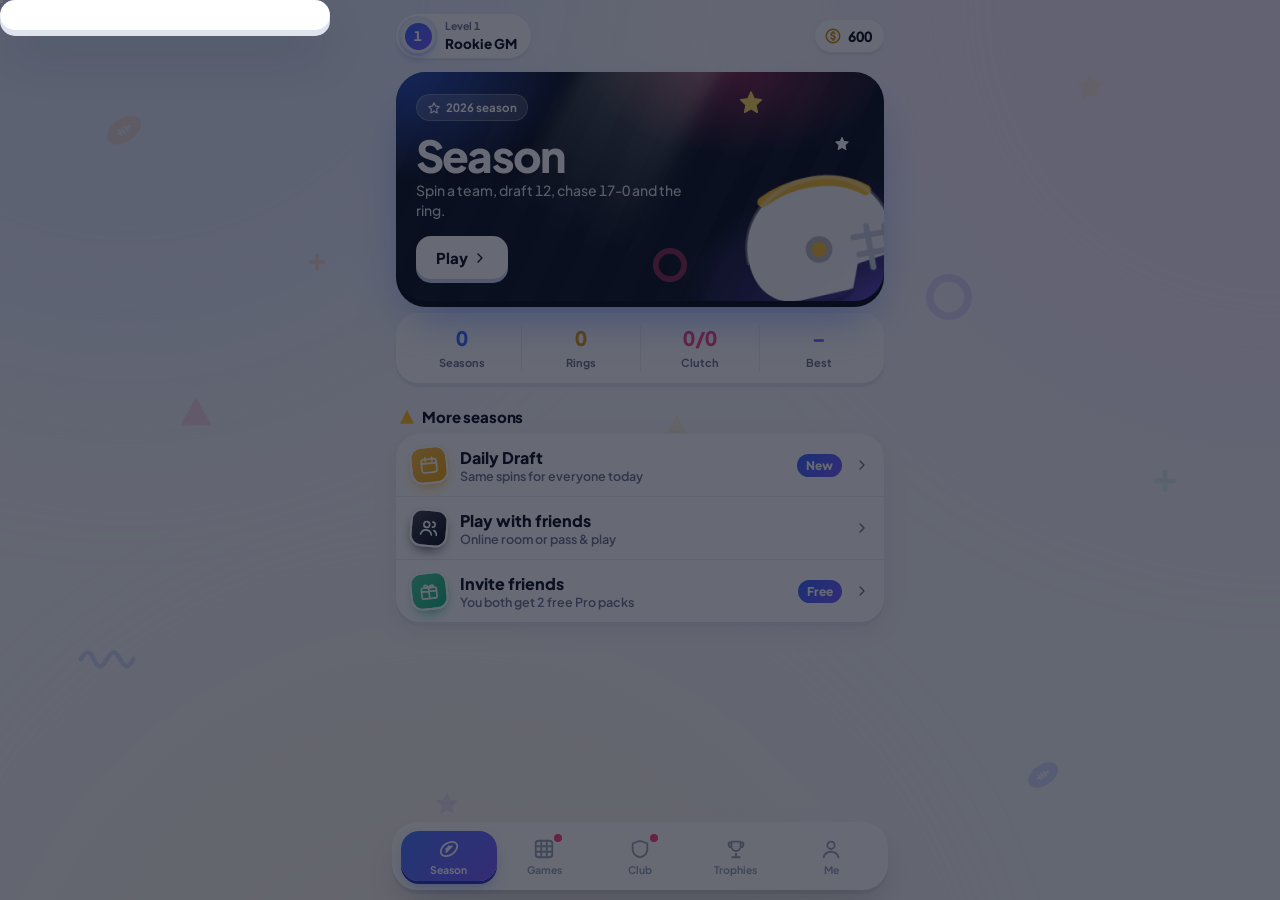
==== commit 59b26155: "The Great Reset (midnight Nov 17): fresh start + starting packs by best-team OVR; invite a friend (b" ====
--- a/index.html
+++ b/index.html
@@ -56,7 +56,7 @@
 (function () {
   var tips = ['Tip: you only get one re-spin per game. Save it for a bad spin.', 'Tip: close games stop at 2:00 for your Clutch Call.', 'Tip: cards only come from packs you buy with coins.', 'Tip: elite teams are rare. Build one and the ring is in reach.', 'Tip: closed the app mid-game? Hit Continue to pick it up.'];
   document.getElementById('ldTip').textContent = tips[Math.floor(Math.random() * tips.length)];
-  var total = 19, loaded = 0, shown = 0, t0 = Date.now(), done = false, ready = false;
+  var total = 23, loaded = 0, shown = 0, t0 = Date.now(), done = false, ready = false;
   var fill = document.getElementById('ldFill'), pct = document.getElementById('ldPct');
   function paint() {
     var target = ready ? 100 : Math.min(92, (loaded / total) * 92);
@@ -83,6 +83,7 @@
 <script src="js/engine.js" onload="__ldTick()"></script>
 <script src="js/gameday.js" onload="__ldTick()"></script>
 <script src="js/ui.js" onload="__ldTick()"></script>
+<script src="js/analytics.js" onload="__ldTick()"></script>
 <script src="js/draft.js" onload="__ldTick()"></script>
 <script src="js/season.js" onload="__ldTick()"></script>
 <script src="js/stats.js" onload="__ldTick()"></script>
@@ -97,6 +98,9 @@
 <script src="js/objectives.js" onload="__ldTick()"></script>
 <script src="js/tutorial.js" onload="__ldTick()"></script>
 <script src="js/account.js" onload="__ldTick()"></script>
+<script src="js/market.js" onload="__ldTick()"></script>
+<script src="js/reset.js" onload="__ldTick()"></script>
+<script src="js/updates.js" onload="__ldTick()"></script>
 <script src="js/app.js" onload="__ldTick()"></script>
 </body>
 </html>
--- a/css/style.css
+++ b/css/style.css
@@ -1161,3 +1161,144 @@
 .auth-msg { min-height: 18px; margin: 0; font-weight: 700; font-size: 13px; color: var(--red); }
 .conn-left { text-align: center; font-weight: 700; font-size: 13px; color: var(--ink2); margin-top: 14px; }
 .conn-left + div .conn-ctl { margin-top: 10px; }
+
+/* owner analytics dashboard */
+.dz-range { grid-template-columns: repeat(3, 1fr); }
+.dz-tiles { display: grid; grid-template-columns: repeat(2, 1fr); gap: 8px; margin-bottom: 12px; }
+.dz-tile { padding: 12px; border-radius: 18px; background: var(--card); border: 1px solid var(--line); box-shadow: var(--shadow-sm); }
+.dz-tile b { display: block; font-size: 26px; font-weight: 800; letter-spacing: -.02em; color: var(--ink); }
+.dz-tile span { display: block; font-size: 12.5px; font-weight: 800; color: var(--ink2); }
+.dz-tile small { display: block; font-size: 11.5px; font-weight: 600; color: var(--mute); margin-top: 2px; }
+.dz-card { padding: 14px; border-radius: 20px; background: var(--card); border: 1px solid var(--line); box-shadow: var(--shadow-sm); margin-bottom: 12px; min-width: 0; }
+.dz-card h4 { margin: 0 0 10px; font-size: 15px; } .dz-card h4 small { font-weight: 600; color: var(--mute); font-size: 12px; margin-left: 4px; }
+.dz-two { display: grid; grid-template-columns: 1fr; gap: 0; }
+@media (min-width: 640px) { .dz-two { grid-template-columns: 1fr 1fr; gap: 12px; } .dz-tiles { grid-template-columns: repeat(3, 1fr); } }
+.dz-bars { display: grid; grid-template-columns: repeat(var(--n), 1fr); gap: 2px; align-items: end; height: 130px; padding-bottom: 16px; border-bottom: 1px solid var(--line); position: relative; }
+.dz-col { position: relative; height: 100%; display: flex; align-items: flex-end; cursor: pointer; }
+.dz-col i { display: block; width: 100%; border-radius: 4px 4px 0 0; background: #3466ff; min-height: 0; }
+.dz-bars.alt .dz-col i { background: #10b981; }
+.dz-col:hover i { filter: brightness(1.15); }
+.dz-col small { position: absolute; bottom: -16px; left: 50%; transform: translateX(-50%); font-size: 9.5px; font-weight: 700; color: var(--mute); white-space: nowrap; }
+.dz-bars.wide { gap: 6px; }
+.dz-h { display: grid; gap: 7px; }
+.dz-hr { display: grid; grid-template-columns: minmax(90px, 38%) 1fr auto; align-items: center; gap: 8px; font-size: 12.5px; cursor: pointer; }
+.dz-hl { font-weight: 700; color: var(--ink2); white-space: nowrap; overflow: hidden; text-overflow: ellipsis; }
+.dz-hb { height: 10px; border-radius: 99px; background: #eef1f8; overflow: hidden; } .dz-hb i { display: block; height: 100%; border-radius: 99px; background: #3466ff; }
+.dz-hr b { font-size: 12.5px; color: var(--ink); min-width: 28px; text-align: right; }
+.dz-note { margin: 10px 0 0; font-size: 12px; font-weight: 700; color: var(--mute); }
+.dz-feed { display: grid; gap: 6px; max-height: 320px; overflow: auto; font-size: 13px; }
+.dz-feed span { font-size: 11.5px; font-weight: 700; }
+.dz-table { display: grid; gap: 2px; }
+.dz-th, .dz-tr { display: grid; grid-template-columns: 1fr 34px 62px 38px 44px; gap: 6px; align-items: center; font-size: 12.5px; text-align: left; padding: 7px 4px; }
+.dz-th { font-weight: 800; color: var(--mute); font-size: 11px; text-transform: uppercase; }
+.dz-tr { border-radius: 10px; width: 100%; } .dz-tr:nth-child(even) { background: #f6f8fc; }
+.dz-tr span:first-child { min-width: 0; font-weight: 700; white-space: nowrap; overflow: hidden; text-overflow: ellipsis; }
+.dz-tr small { display: block; font-size: 10.5px; color: var(--mute); font-weight: 600; }
+.dz-err { font-size: 12px; padding: 6px 0; border-bottom: 1px solid var(--line); word-break: break-word; } .dz-err small { display: block; color: var(--mute); }
+.dz-kvs { display: grid; }
+.dz-kv { display: flex; justify-content: space-between; gap: 10px; padding: 7px 0; border-bottom: 1px solid var(--line); font-size: 13px; } .dz-kv span { color: var(--ink2); font-weight: 600; }
+.dz-tip { position: fixed; z-index: 99; padding: 6px 9px; border-radius: 9px; background: #0b1020; color: #fff; font-size: 12px; font-weight: 700; pointer-events: none; max-width: 260px; }
+.dz-warn { display: grid; gap: 2px; width: 100%; text-align: left; padding: 12px 14px; border-radius: 16px; background: #fff1f2; border: 1px solid #fecdd3; margin-bottom: 12px; } .dz-warn b { color: #e11d48; font-size: 14px; } .dz-warn span { font-size: 12.5px; font-weight: 600; color: var(--ink2); }
+
+/* connections: smoother board */
+.conn-solved { gap: 8px; margin-bottom: 8px; }
+.conn-board { gap: 8px; }
+.conn-tile { aspect-ratio: auto; height: 66px; border-radius: 14px; background: #eef1f7; box-shadow: 0 3px 0 #d6dceb; font-size: 12px; line-height: 1.15; touch-action: manipulation; -webkit-tap-highlight-color: transparent; transition: background .16s ease, color .16s ease, box-shadow .16s ease, transform .12s ease; will-change: transform; }
+.conn-tile.long { font-size: 10.5px; }
+.conn-tile:active { transform: translateY(2px); box-shadow: 0 1px 0 #d6dceb; }
+.conn-tile.on { background: #2f3b5c; color: #fff; box-shadow: 0 3px 0 #1b2440; }
+.conn-tile.shake { animation: connShake .38s ease; }
+@keyframes connShake { 0%, 100% { transform: none; } 20% { transform: translateX(-6px); } 40% { transform: translateX(6px); } 60% { transform: translateX(-4px); } 80% { transform: translateX(4px); } }
+.conn-group { min-height: 66px; display: grid; place-content: center; gap: 2px; animation: none; box-shadow: 0 3px 0 rgba(0,0,0,.12); }
+.conn-group.in { animation: connIn .45s cubic-bezier(.2,1.3,.4,1) both; }
+@keyframes connIn { from { opacity: 0; transform: scale(.9) translateY(6px); } to { opacity: 1; transform: none; } }
+.conn-dot { transition: background .3s ease, transform .3s ease; }
+.conn-dot.lost { animation: connLost .45s ease; }
+@keyframes connLost { 0% { transform: scale(1); background: #0b1020; } 40% { transform: scale(1.6); background: #e11d48; } 100% { transform: scale(1); } }
+.conn-ctl .btn:disabled { opacity: .45; }
+
+/* trade-in */
+.ti-entry { background: linear-gradient(135deg, #fff4e0, #fff); border-color: #ffd89a; margin-top: 14px; }
+.ti-entry .fp-ic { background: linear-gradient(135deg, #ffb020, #ff6a1a); }
+.ti-hero { padding: 12px 14px; border-radius: 18px; background: linear-gradient(135deg, #fff4e0, #fff); border: 1px solid #ffd89a; margin-bottom: 12px; }
+.ti-hero b { display: block; font-size: 15px; } .ti-hero small { color: var(--ink2); font-weight: 600; font-size: 12.5px; }
+.ti-slots { display: grid; grid-template-columns: repeat(5, 1fr); gap: 6px; margin-bottom: 10px; }
+.ti-slot { aspect-ratio: .72; border-radius: 12px; border: 2px dashed #cdd3e1; display: grid; place-items: center; color: #b6bdcc; font-size: 22px; font-weight: 800; overflow: hidden; padding: 0; background: none; }
+.ti-slot.on { border: none; }
+.ti-slot .pcard, .ti-pick .pcard { width: 100%; }
+.ti-pick { padding: 0; border-radius: 12px; position: relative; transition: transform .12s ease; }
+.ti-pick.on { outline: 3px solid #ff6a1a; outline-offset: 2px; transform: scale(.95); }
+.ti-odds { padding: 12px; border-radius: 16px; background: var(--card); border: 1px solid var(--line); }
+.ti-for { font-weight: 700; font-size: 14px; margin-bottom: 8px; }
+.ti-bar { display: flex; height: 12px; border-radius: 99px; overflow: hidden; gap: 2px; }
+.ti-bar i, .ti-legend i { background: #e2e6ef; } .ti-bar i.down, .ti-legend i.down { background: #f87171; } .ti-bar i.same, .ti-legend i.same { background: #94a3b8; } .ti-bar i.up, .ti-legend i.up { background: #22c55e; }
+.ti-legend { display: grid; gap: 4px; margin-top: 8px; font-size: 12.5px; font-weight: 600; color: var(--ink2); }
+.ti-legend span { display: flex; align-items: center; gap: 6px; } .ti-legend i { width: 10px; height: 10px; border-radius: 3px; display: inline-block; } .ti-legend b { margin-left: auto; color: var(--ink); }
+.ti-spin { margin-top: 24px; }
+.ti-reel { display: grid; gap: 10px; }
+.ti-cell { padding: 18px; border-radius: 18px; background: #eef1f7; text-align: center; border: 3px solid transparent; transition: background .12s, border-color .12s, transform .12s; }
+.ti-cell small { display: block; font-weight: 800; font-size: 11px; text-transform: uppercase; letter-spacing: .06em; color: var(--mute); } .ti-cell b { font-size: 18px; }
+.ti-cell.lit { border-color: #0b1020; transform: scale(1.02); background: #fff; }
+.ti-cell.won.down { background: #fee2e2; border-color: #f87171; } .ti-cell.won.same { background: #e2e8f0; border-color: #64748b; } .ti-cell.won.up { background: #dcfce7; border-color: #22c55e; animation: tabPop .5s ease; }
+
+.auth-why { display: flex; align-items: center; gap: 8px; justify-content: center; padding: 10px 12px; border-radius: 14px; background: #eef3ff; color: #2f5ef0; font-weight: 800; font-size: 13px; margin-bottom: 14px; }
+.acct-cta { display: flex; gap: 12px; align-items: center; padding: 12px; border-radius: 18px; background: linear-gradient(135deg, #eef3ff, #fff); border: 1px solid #cfdcff; }
+.acct-cta b { display: block; font-size: 14.5px; } .acct-cta small { color: var(--ink2); font-weight: 600; font-size: 12.5px; }
+
+/* transfer market */
+.mk-entry { background: linear-gradient(135deg, #eef3ff, #fff); border-color: #cfdcff; margin-top: 14px; }
+.mk-entry .fp-ic { background: linear-gradient(135deg, #5b8cff, #2f5ef0); }
+.mk-entry + .ti-entry { margin-top: 0; }
+.mk-tabs { grid-template-columns: repeat(3, 1fr); }
+.mk-chips { display: flex; gap: 6px; overflow-x: auto; padding-bottom: 4px; margin-bottom: 8px; }
+.mk-chips .chip { flex: none; }
+.mk-info { display: flex; gap: 8px; align-items: flex-start; padding: 10px 12px; border-radius: 14px; background: #eef3ff; color: var(--ink2); font-size: 12.5px; font-weight: 600; margin-bottom: 10px; }
+.mk-mine { display: grid; justify-items: end; gap: 4px; } .mk-mine b { font-size: 13px; } .mk-mine small { color: var(--mute); font-weight: 700; }
+.mk-price { display: grid; gap: 6px; font-weight: 800; font-size: 13px; color: var(--ink2); margin-top: 10px; } .mk-price .field { width: 100%; font-size: 18px; font-weight: 800; text-align: center; }
+.mk-news { padding: 8px 0; border-bottom: 1px solid var(--line); font-size: 13.5px; }
+.mk-chips { scrollbar-width: none; } .mk-chips::-webkit-scrollbar { display: none; }
+
+/* transfer market v2: card grid */
+.mk-filters { display: grid; grid-template-columns: 1fr auto auto; gap: 6px; margin-bottom: 8px; }
+.mk-filters .field { min-width: 0; padding-left: 10px; padding-right: 10px; }
+.mk-filters select.field { font-weight: 700; padding-right: 6px; }
+.mk-count { font-size: 12px; font-weight: 800; color: var(--mute); margin: 2px 2px 8px; text-transform: uppercase; letter-spacing: .04em; }
+.mk-grid { display: grid; grid-template-columns: repeat(3, minmax(0, 1fr)); gap: 12px 8px; }
+@media (min-width: 520px) { .mk-grid { grid-template-columns: repeat(4, minmax(0, 1fr)); } }
+.mk-tile { display: grid; justify-items: center; gap: 5px; padding: 0; background: none; border: 0; text-align: center; min-width: 0; transition: transform .12s ease; }
+.mk-tile:active { transform: scale(.96); }
+.mk-tile .pcard { width: 100%; }
+.mk-tag { display: inline-flex; align-items: center; justify-content: center; gap: 4px; width: 100%; padding: 6px 4px; border-radius: 10px; background: linear-gradient(135deg, #5b8cff, #2f5ef0); color: #fff; font-weight: 800; font-size: 13px; box-shadow: 0 3px 0 #2346c7; }
+.mk-tag.own { background: #e6eaf3; color: var(--ink2); box-shadow: 0 3px 0 #cfd6e4; }
+.mk-tag.sell { background: linear-gradient(135deg, #34d399, #10b981); box-shadow: 0 3px 0 #0b8f63; }
+.mk-sub { font-size: 10.5px; font-weight: 700; color: var(--mute); white-space: nowrap; overflow: hidden; text-overflow: ellipsis; max-width: 100%; }
+.mk-sub a { color: var(--red); text-decoration: underline; cursor: pointer; }
+.mk-tile.mine { opacity: .75; }
+.mk-empty { grid-column: 1 / -1; font-weight: 700; margin-top: 24px; }
+.mk-sheet-card { width: 150px; margin: 0 auto; }
+.mk-price-big { display: flex; align-items: center; justify-content: center; gap: 6px; font-size: 28px; font-weight: 800; margin: 10px 0 6px; }
+.mk-lbl { font-weight: 800; font-size: 13px; color: var(--ink2); margin: 12px 0 6px; }
+.mk-dur { grid-template-columns: repeat(3, 1fr); margin: 0; }
+
+/* what's new */
+.upd-list { display: grid; gap: 10px; text-align: left; max-height: 58vh; overflow-y: auto; }
+.upd { padding: 12px 14px; border-radius: 18px; background: var(--card); border: 1px solid var(--line); }
+.upd.fresh { background: linear-gradient(135deg, #eef3ff, #fff); border-color: #cfdcff; }
+.upd-head { display: flex; align-items: center; gap: 10px; }
+.upd-head .mc-ic { width: 36px; height: 36px; border-radius: 12px; }
+.upd-head b { display: block; font-size: 15px; } .upd-head small { color: var(--mute); font-weight: 700; font-size: 11.5px; }
+.upd-new { font-size: 10px; font-weight: 800; color: #fff; background: #ff3f7d; padding: 3px 7px; border-radius: 99px; letter-spacing: .05em; }
+.upd ul { margin: 8px 0 0; padding-left: 18px; display: grid; gap: 4px; }
+.upd li { font-size: 13.5px; line-height: 1.4; color: var(--ink2); font-weight: 600; }
+
+/* great reset + invites */
+.gr-banner { display: flex; align-items: center; gap: 10px; width: 100%; text-align: left; padding: 12px 14px; border-radius: 18px; background: linear-gradient(135deg, #ff3f7d, #7a5cff); color: #fff; margin-bottom: 12px; box-shadow: 0 10px 22px -12px #7a5cff; }
+.gr-banner b { color: #fff; } .gr-banner .grow > b { display: flex; align-items: center; gap: 6px; font-size: 15px; } .gr-banner small { display: block; font-size: 12.5px; font-weight: 600; opacity: .95; margin-top: 3px; line-height: 1.35; }
+.gr-box { display: grid; gap: 2px; padding: 14px; border-radius: 18px; background: linear-gradient(135deg, #f3efff, #fff); border: 1px solid #ddd2ff; margin: 10px 0; }
+.gr-box small { color: var(--mute); font-weight: 700; } .gr-box b { font-size: 26px; } .gr-box .gr-packs { font-size: 18px; color: #7a5cff; }
+.gr-tiers { display: grid; gap: 4px; margin: 8px 0 12px; } .gr-tiers div { display: flex; justify-content: space-between; gap: 10px; padding: 8px 10px; border-radius: 12px; background: #f4f6fb; font-size: 13px; } .gr-tiers span { font-weight: 800; } .gr-tiers b { text-align: right; }
+.inv-hero { display: grid; justify-items: center; gap: 6px; text-align: center; padding: 18px 16px; border-radius: 22px; background: linear-gradient(135deg, #e9fbf3, #fff); border: 1px solid #b9ead4; margin-bottom: 14px; }
+.inv-hero b { font-size: 17px; } .inv-hero > small { color: var(--ink2); font-weight: 600; font-size: 13px; }
+.inv-big { width: 58px; height: 58px; border-radius: 18px; display: grid; place-items: center; color: #fff; background: linear-gradient(135deg, #34d399, #10b981); }
+.inv-code { font-size: 34px; font-weight: 800; letter-spacing: .18em; padding: 8px 18px; border-radius: 16px; background: #fff; border: 2px dashed #10b981; margin: 8px 0; }
+.inv-count { color: var(--mute); font-weight: 800; font-size: 12px; }
--- a/css/style.css
+++ b/css/style.css
@@ -1161,3 +1161,144 @@
 .auth-msg { min-height: 18px; margin: 0; font-weight: 700; font-size: 13px; color: var(--red); }
 .conn-left { text-align: center; font-weight: 700; font-size: 13px; color: var(--ink2); margin-top: 14px; }
 .conn-left + div .conn-ctl { margin-top: 10px; }
+
+/* owner analytics dashboard */
+.dz-range { grid-template-columns: repeat(3, 1fr); }
+.dz-tiles { display: grid; grid-template-columns: repeat(2, 1fr); gap: 8px; margin-bottom: 12px; }
+.dz-tile { padding: 12px; border-radius: 18px; background: var(--card); border: 1px solid var(--line); box-shadow: var(--shadow-sm); }
+.dz-tile b { display: block; font-size: 26px; font-weight: 800; letter-spacing: -.02em; color: var(--ink); }
+.dz-tile span { display: block; font-size: 12.5px; font-weight: 800; color: var(--ink2); }
+.dz-tile small { display: block; font-size: 11.5px; font-weight: 600; color: var(--mute); margin-top: 2px; }
+.dz-card { padding: 14px; border-radius: 20px; background: var(--card); border: 1px solid var(--line); box-shadow: var(--shadow-sm); margin-bottom: 12px; min-width: 0; }
+.dz-card h4 { margin: 0 0 10px; font-size: 15px; } .dz-card h4 small { font-weight: 600; color: var(--mute); font-size: 12px; margin-left: 4px; }
+.dz-two { display: grid; grid-template-columns: 1fr; gap: 0; }
+@media (min-width: 640px) { .dz-two { grid-template-columns: 1fr 1fr; gap: 12px; } .dz-tiles { grid-template-columns: repeat(3, 1fr); } }
+.dz-bars { display: grid; grid-template-columns: repeat(var(--n), 1fr); gap: 2px; align-items: end; height: 130px; padding-bottom: 16px; border-bottom: 1px solid var(--line); position: relative; }
+.dz-col { position: relative; height: 100%; display: flex; align-items: flex-end; cursor: pointer; }
+.dz-col i { display: block; width: 100%; border-radius: 4px 4px 0 0; background: #3466ff; min-height: 0; }
+.dz-bars.alt .dz-col i { background: #10b981; }
+.dz-col:hover i { filter: brightness(1.15); }
+.dz-col small { position: absolute; bottom: -16px; left: 50%; transform: translateX(-50%); font-size: 9.5px; font-weight: 700; color: var(--mute); white-space: nowrap; }
+.dz-bars.wide { gap: 6px; }
+.dz-h { display: grid; gap: 7px; }
+.dz-hr { display: grid; grid-template-columns: minmax(90px, 38%) 1fr auto; align-items: center; gap: 8px; font-size: 12.5px; cursor: pointer; }
+.dz-hl { font-weight: 700; color: var(--ink2); white-space: nowrap; overflow: hidden; text-overflow: ellipsis; }
+.dz-hb { height: 10px; border-radius: 99px; background: #eef1f8; overflow: hidden; } .dz-hb i { display: block; height: 100%; border-radius: 99px; background: #3466ff; }
+.dz-hr b { font-size: 12.5px; color: var(--ink); min-width: 28px; text-align: right; }
+.dz-note { margin: 10px 0 0; font-size: 12px; font-weight: 700; color: var(--mute); }
+.dz-feed { display: grid; gap: 6px; max-height: 320px; overflow: auto; font-size: 13px; }
+.dz-feed span { font-size: 11.5px; font-weight: 700; }
+.dz-table { display: grid; gap: 2px; }
+.dz-th, .dz-tr { display: grid; grid-template-columns: 1fr 34px 62px 38px 44px; gap: 6px; align-items: center; font-size: 12.5px; text-align: left; padding: 7px 4px; }
+.dz-th { font-weight: 800; color: var(--mute); font-size: 11px; text-transform: uppercase; }
+.dz-tr { border-radius: 10px; width: 100%; } .dz-tr:nth-child(even) { background: #f6f8fc; }
+.dz-tr span:first-child { min-width: 0; font-weight: 700; white-space: nowrap; overflow: hidden; text-overflow: ellipsis; }
+.dz-tr small { display: block; font-size: 10.5px; color: var(--mute); font-weight: 600; }
+.dz-err { font-size: 12px; padding: 6px 0; border-bottom: 1px solid var(--line); word-break: break-word; } .dz-err small { display: block; color: var(--mute); }
+.dz-kvs { display: grid; }
+.dz-kv { display: flex; justify-content: space-between; gap: 10px; padding: 7px 0; border-bottom: 1px solid var(--line); font-size: 13px; } .dz-kv span { color: var(--ink2); font-weight: 600; }
+.dz-tip { position: fixed; z-index: 99; padding: 6px 9px; border-radius: 9px; background: #0b1020; color: #fff; font-size: 12px; font-weight: 700; pointer-events: none; max-width: 260px; }
+.dz-warn { display: grid; gap: 2px; width: 100%; text-align: left; padding: 12px 14px; border-radius: 16px; background: #fff1f2; border: 1px solid #fecdd3; margin-bottom: 12px; } .dz-warn b { color: #e11d48; font-size: 14px; } .dz-warn span { font-size: 12.5px; font-weight: 600; color: var(--ink2); }
+
+/* connections: smoother board */
+.conn-solved { gap: 8px; margin-bottom: 8px; }
+.conn-board { gap: 8px; }
+.conn-tile { aspect-ratio: auto; height: 66px; border-radius: 14px; background: #eef1f7; box-shadow: 0 3px 0 #d6dceb; font-size: 12px; line-height: 1.15; touch-action: manipulation; -webkit-tap-highlight-color: transparent; transition: background .16s ease, color .16s ease, box-shadow .16s ease, transform .12s ease; will-change: transform; }
+.conn-tile.long { font-size: 10.5px; }
+.conn-tile:active { transform: translateY(2px); box-shadow: 0 1px 0 #d6dceb; }
+.conn-tile.on { background: #2f3b5c; color: #fff; box-shadow: 0 3px 0 #1b2440; }
+.conn-tile.shake { animation: connShake .38s ease; }
+@keyframes connShake { 0%, 100% { transform: none; } 20% { transform: translateX(-6px); } 40% { transform: translateX(6px); } 60% { transform: translateX(-4px); } 80% { transform: translateX(4px); } }
+.conn-group { min-height: 66px; display: grid; place-content: center; gap: 2px; animation: none; box-shadow: 0 3px 0 rgba(0,0,0,.12); }
+.conn-group.in { animation: connIn .45s cubic-bezier(.2,1.3,.4,1) both; }
+@keyframes connIn { from { opacity: 0; transform: scale(.9) translateY(6px); } to { opacity: 1; transform: none; } }
+.conn-dot { transition: background .3s ease, transform .3s ease; }
+.conn-dot.lost { animation: connLost .45s ease; }
+@keyframes connLost { 0% { transform: scale(1); background: #0b1020; } 40% { transform: scale(1.6); background: #e11d48; } 100% { transform: scale(1); } }
+.conn-ctl .btn:disabled { opacity: .45; }
+
+/* trade-in */
+.ti-entry { background: linear-gradient(135deg, #fff4e0, #fff); border-color: #ffd89a; margin-top: 14px; }
+.ti-entry .fp-ic { background: linear-gradient(135deg, #ffb020, #ff6a1a); }
+.ti-hero { padding: 12px 14px; border-radius: 18px; background: linear-gradient(135deg, #fff4e0, #fff); border: 1px solid #ffd89a; margin-bottom: 12px; }
+.ti-hero b { display: block; font-size: 15px; } .ti-hero small { color: var(--ink2); font-weight: 600; font-size: 12.5px; }
+.ti-slots { display: grid; grid-template-columns: repeat(5, 1fr); gap: 6px; margin-bottom: 10px; }
+.ti-slot { aspect-ratio: .72; border-radius: 12px; border: 2px dashed #cdd3e1; display: grid; place-items: center; color: #b6bdcc; font-size: 22px; font-weight: 800; overflow: hidden; padding: 0; background: none; }
+.ti-slot.on { border: none; }
+.ti-slot .pcard, .ti-pick .pcard { width: 100%; }
+.ti-pick { padding: 0; border-radius: 12px; position: relative; transition: transform .12s ease; }
+.ti-pick.on { outline: 3px solid #ff6a1a; outline-offset: 2px; transform: scale(.95); }
+.ti-odds { padding: 12px; border-radius: 16px; background: var(--card); border: 1px solid var(--line); }
+.ti-for { font-weight: 700; font-size: 14px; margin-bottom: 8px; }
+.ti-bar { display: flex; height: 12px; border-radius: 99px; overflow: hidden; gap: 2px; }
+.ti-bar i, .ti-legend i { background: #e2e6ef; } .ti-bar i.down, .ti-legend i.down { background: #f87171; } .ti-bar i.same, .ti-legend i.same { background: #94a3b8; } .ti-bar i.up, .ti-legend i.up { background: #22c55e; }
+.ti-legend { display: grid; gap: 4px; margin-top: 8px; font-size: 12.5px; font-weight: 600; color: var(--ink2); }
+.ti-legend span { display: flex; align-items: center; gap: 6px; } .ti-legend i { width: 10px; height: 10px; border-radius: 3px; display: inline-block; } .ti-legend b { margin-left: auto; color: var(--ink); }
+.ti-spin { margin-top: 24px; }
+.ti-reel { display: grid; gap: 10px; }
+.ti-cell { padding: 18px; border-radius: 18px; background: #eef1f7; text-align: center; border: 3px solid transparent; transition: background .12s, border-color .12s, transform .12s; }
+.ti-cell small { display: block; font-weight: 800; font-size: 11px; text-transform: uppercase; letter-spacing: .06em; color: var(--mute); } .ti-cell b { font-size: 18px; }
+.ti-cell.lit { border-color: #0b1020; transform: scale(1.02); background: #fff; }
+.ti-cell.won.down { background: #fee2e2; border-color: #f87171; } .ti-cell.won.same { background: #e2e8f0; border-color: #64748b; } .ti-cell.won.up { background: #dcfce7; border-color: #22c55e; animation: tabPop .5s ease; }
+
+.auth-why { display: flex; align-items: center; gap: 8px; justify-content: center; padding: 10px 12px; border-radius: 14px; background: #eef3ff; color: #2f5ef0; font-weight: 800; font-size: 13px; margin-bottom: 14px; }
+.acct-cta { display: flex; gap: 12px; align-items: center; padding: 12px; border-radius: 18px; background: linear-gradient(135deg, #eef3ff, #fff); border: 1px solid #cfdcff; }
+.acct-cta b { display: block; font-size: 14.5px; } .acct-cta small { color: var(--ink2); font-weight: 600; font-size: 12.5px; }
+
+/* transfer market */
+.mk-entry { background: linear-gradient(135deg, #eef3ff, #fff); border-color: #cfdcff; margin-top: 14px; }
+.mk-entry .fp-ic { background: linear-gradient(135deg, #5b8cff, #2f5ef0); }
+.mk-entry + .ti-entry { margin-top: 0; }
+.mk-tabs { grid-template-columns: repeat(3, 1fr); }
+.mk-chips { display: flex; gap: 6px; overflow-x: auto; padding-bottom: 4px; margin-bottom: 8px; }
+.mk-chips .chip { flex: none; }
+.mk-info { display: flex; gap: 8px; align-items: flex-start; padding: 10px 12px; border-radius: 14px; background: #eef3ff; color: var(--ink2); font-size: 12.5px; font-weight: 600; margin-bottom: 10px; }
+.mk-mine { display: grid; justify-items: end; gap: 4px; } .mk-mine b { font-size: 13px; } .mk-mine small { color: var(--mute); font-weight: 700; }
+.mk-price { display: grid; gap: 6px; font-weight: 800; font-size: 13px; color: var(--ink2); margin-top: 10px; } .mk-price .field { width: 100%; font-size: 18px; font-weight: 800; text-align: center; }
+.mk-news { padding: 8px 0; border-bottom: 1px solid var(--line); font-size: 13.5px; }
+.mk-chips { scrollbar-width: none; } .mk-chips::-webkit-scrollbar { display: none; }
+
+/* transfer market v2: card grid */
+.mk-filters { display: grid; grid-template-columns: 1fr auto auto; gap: 6px; margin-bottom: 8px; }
+.mk-filters .field { min-width: 0; padding-left: 10px; padding-right: 10px; }
+.mk-filters select.field { font-weight: 700; padding-right: 6px; }
+.mk-count { font-size: 12px; font-weight: 800; color: var(--mute); margin: 2px 2px 8px; text-transform: uppercase; letter-spacing: .04em; }
+.mk-grid { display: grid; grid-template-columns: repeat(3, minmax(0, 1fr)); gap: 12px 8px; }
+@media (min-width: 520px) { .mk-grid { grid-template-columns: repeat(4, minmax(0, 1fr)); } }
+.mk-tile { display: grid; justify-items: center; gap: 5px; padding: 0; background: none; border: 0; text-align: center; min-width: 0; transition: transform .12s ease; }
+.mk-tile:active { transform: scale(.96); }
+.mk-tile .pcard { width: 100%; }
+.mk-tag { display: inline-flex; align-items: center; justify-content: center; gap: 4px; width: 100%; padding: 6px 4px; border-radius: 10px; background: linear-gradient(135deg, #5b8cff, #2f5ef0); color: #fff; font-weight: 800; font-size: 13px; box-shadow: 0 3px 0 #2346c7; }
+.mk-tag.own { background: #e6eaf3; color: var(--ink2); box-shadow: 0 3px 0 #cfd6e4; }
+.mk-tag.sell { background: linear-gradient(135deg, #34d399, #10b981); box-shadow: 0 3px 0 #0b8f63; }
+.mk-sub { font-size: 10.5px; font-weight: 700; color: var(--mute); white-space: nowrap; overflow: hidden; text-overflow: ellipsis; max-width: 100%; }
+.mk-sub a { color: var(--red); text-decoration: underline; cursor: pointer; }
+.mk-tile.mine { opacity: .75; }
+.mk-empty { grid-column: 1 / -1; font-weight: 700; margin-top: 24px; }
+.mk-sheet-card { width: 150px; margin: 0 auto; }
+.mk-price-big { display: flex; align-items: center; justify-content: center; gap: 6px; font-size: 28px; font-weight: 800; margin: 10px 0 6px; }
+.mk-lbl { font-weight: 800; font-size: 13px; color: var(--ink2); margin: 12px 0 6px; }
+.mk-dur { grid-template-columns: repeat(3, 1fr); margin: 0; }
+
+/* what's new */
+.upd-list { display: grid; gap: 10px; text-align: left; max-height: 58vh; overflow-y: auto; }
+.upd { padding: 12px 14px; border-radius: 18px; background: var(--card); border: 1px solid var(--line); }
+.upd.fresh { background: linear-gradient(135deg, #eef3ff, #fff); border-color: #cfdcff; }
+.upd-head { display: flex; align-items: center; gap: 10px; }
+.upd-head .mc-ic { width: 36px; height: 36px; border-radius: 12px; }
+.upd-head b { display: block; font-size: 15px; } .upd-head small { color: var(--mute); font-weight: 700; font-size: 11.5px; }
+.upd-new { font-size: 10px; font-weight: 800; color: #fff; background: #ff3f7d; padding: 3px 7px; border-radius: 99px; letter-spacing: .05em; }
+.upd ul { margin: 8px 0 0; padding-left: 18px; display: grid; gap: 4px; }
+.upd li { font-size: 13.5px; line-height: 1.4; color: var(--ink2); font-weight: 600; }
+
+/* great reset + invites */
+.gr-banner { display: flex; align-items: center; gap: 10px; width: 100%; text-align: left; padding: 12px 14px; border-radius: 18px; background: linear-gradient(135deg, #ff3f7d, #7a5cff); color: #fff; margin-bottom: 12px; box-shadow: 0 10px 22px -12px #7a5cff; }
+.gr-banner b { color: #fff; } .gr-banner .grow > b { display: flex; align-items: center; gap: 6px; font-size: 15px; } .gr-banner small { display: block; font-size: 12.5px; font-weight: 600; opacity: .95; margin-top: 3px; line-height: 1.35; }
+.gr-box { display: grid; gap: 2px; padding: 14px; border-radius: 18px; background: linear-gradient(135deg, #f3efff, #fff); border: 1px solid #ddd2ff; margin: 10px 0; }
+.gr-box small { color: var(--mute); font-weight: 700; } .gr-box b { font-size: 26px; } .gr-box .gr-packs { font-size: 18px; color: #7a5cff; }
+.gr-tiers { display: grid; gap: 4px; margin: 8px 0 12px; } .gr-tiers div { display: flex; justify-content: space-between; gap: 10px; padding: 8px 10px; border-radius: 12px; background: #f4f6fb; font-size: 13px; } .gr-tiers span { font-weight: 800; } .gr-tiers b { text-align: right; }
+.inv-hero { display: grid; justify-items: center; gap: 6px; text-align: center; padding: 18px 16px; border-radius: 22px; background: linear-gradient(135deg, #e9fbf3, #fff); border: 1px solid #b9ead4; margin-bottom: 14px; }
+.inv-hero b { font-size: 17px; } .inv-hero > small { color: var(--ink2); font-weight: 600; font-size: 13px; }
+.inv-big { width: 58px; height: 58px; border-radius: 18px; display: grid; place-items: center; color: #fff; background: linear-gradient(135deg, #34d399, #10b981); }
+.inv-code { font-size: 34px; font-weight: 800; letter-spacing: .18em; padding: 8px 18px; border-radius: 16px; background: #fff; border: 2px dashed #10b981; margin: 8px 0; }
+.inv-count { color: var(--mute); font-weight: 800; font-size: 12px; }
